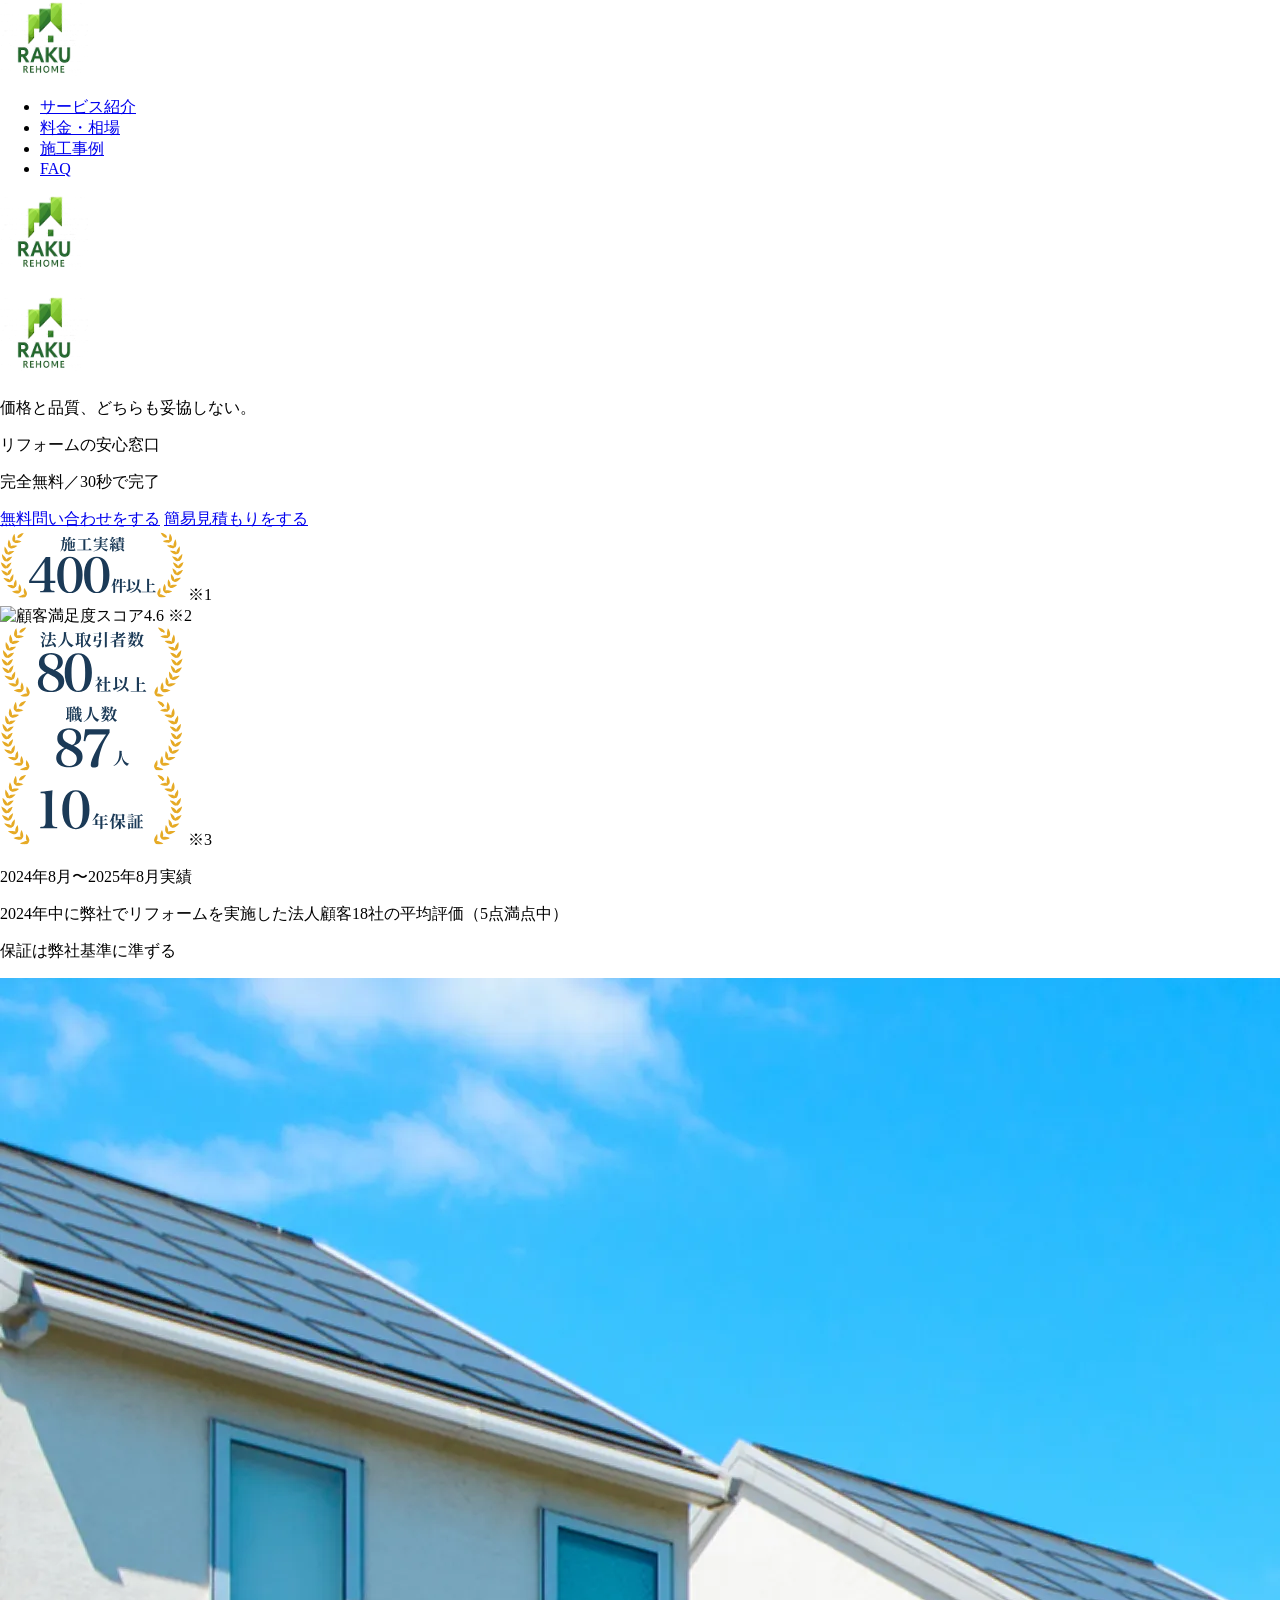
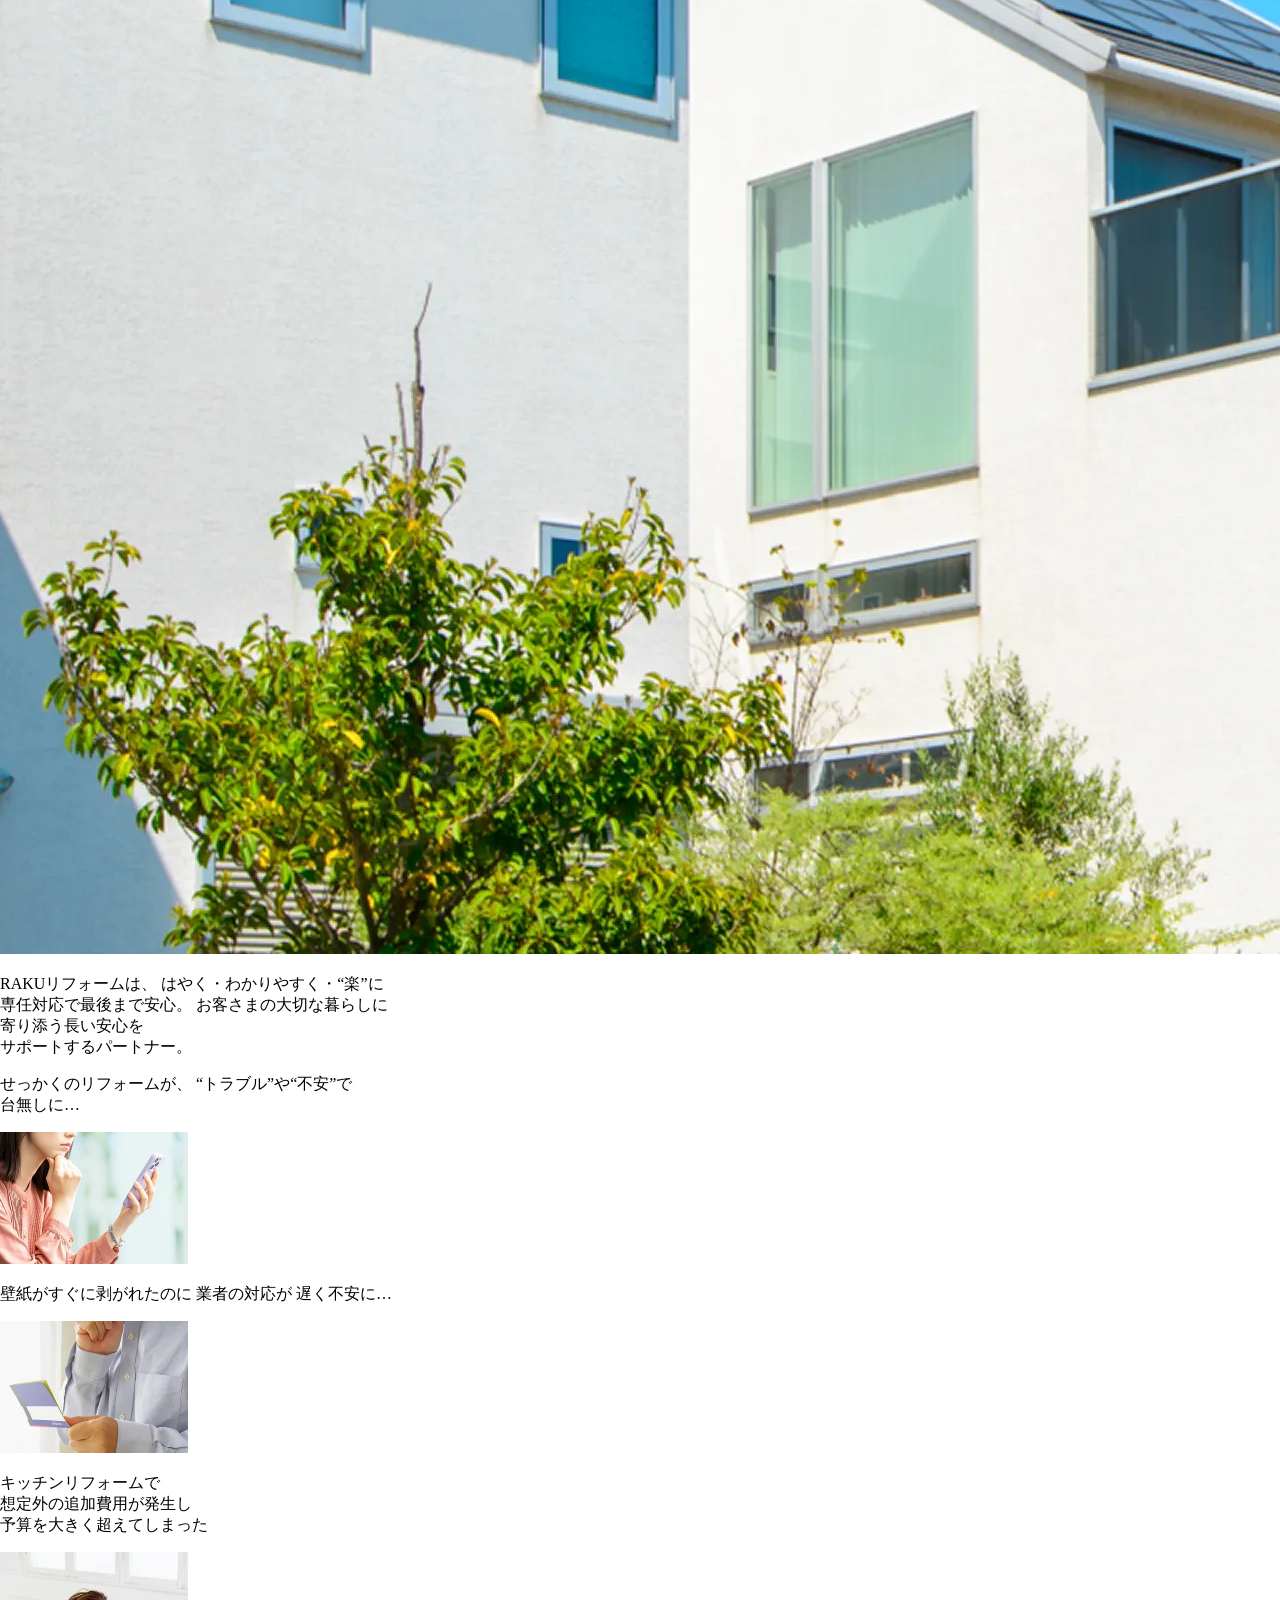
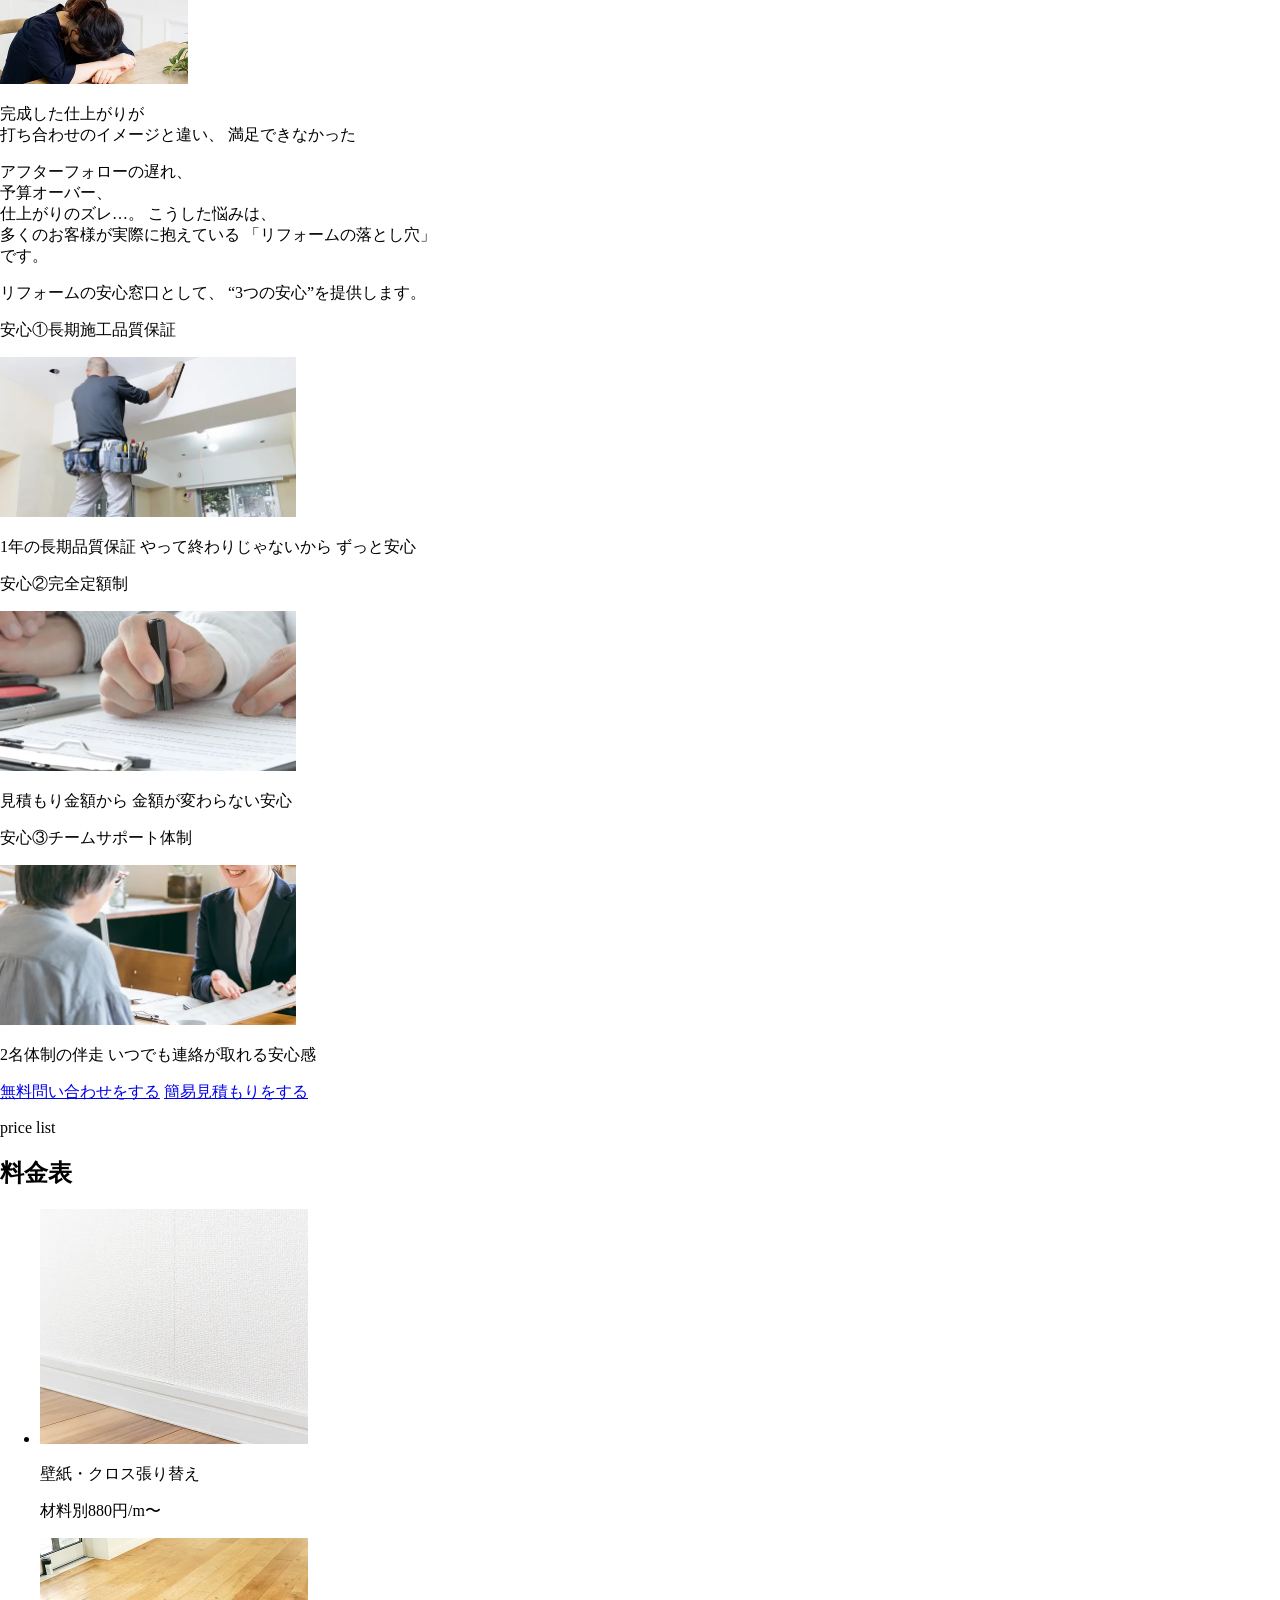
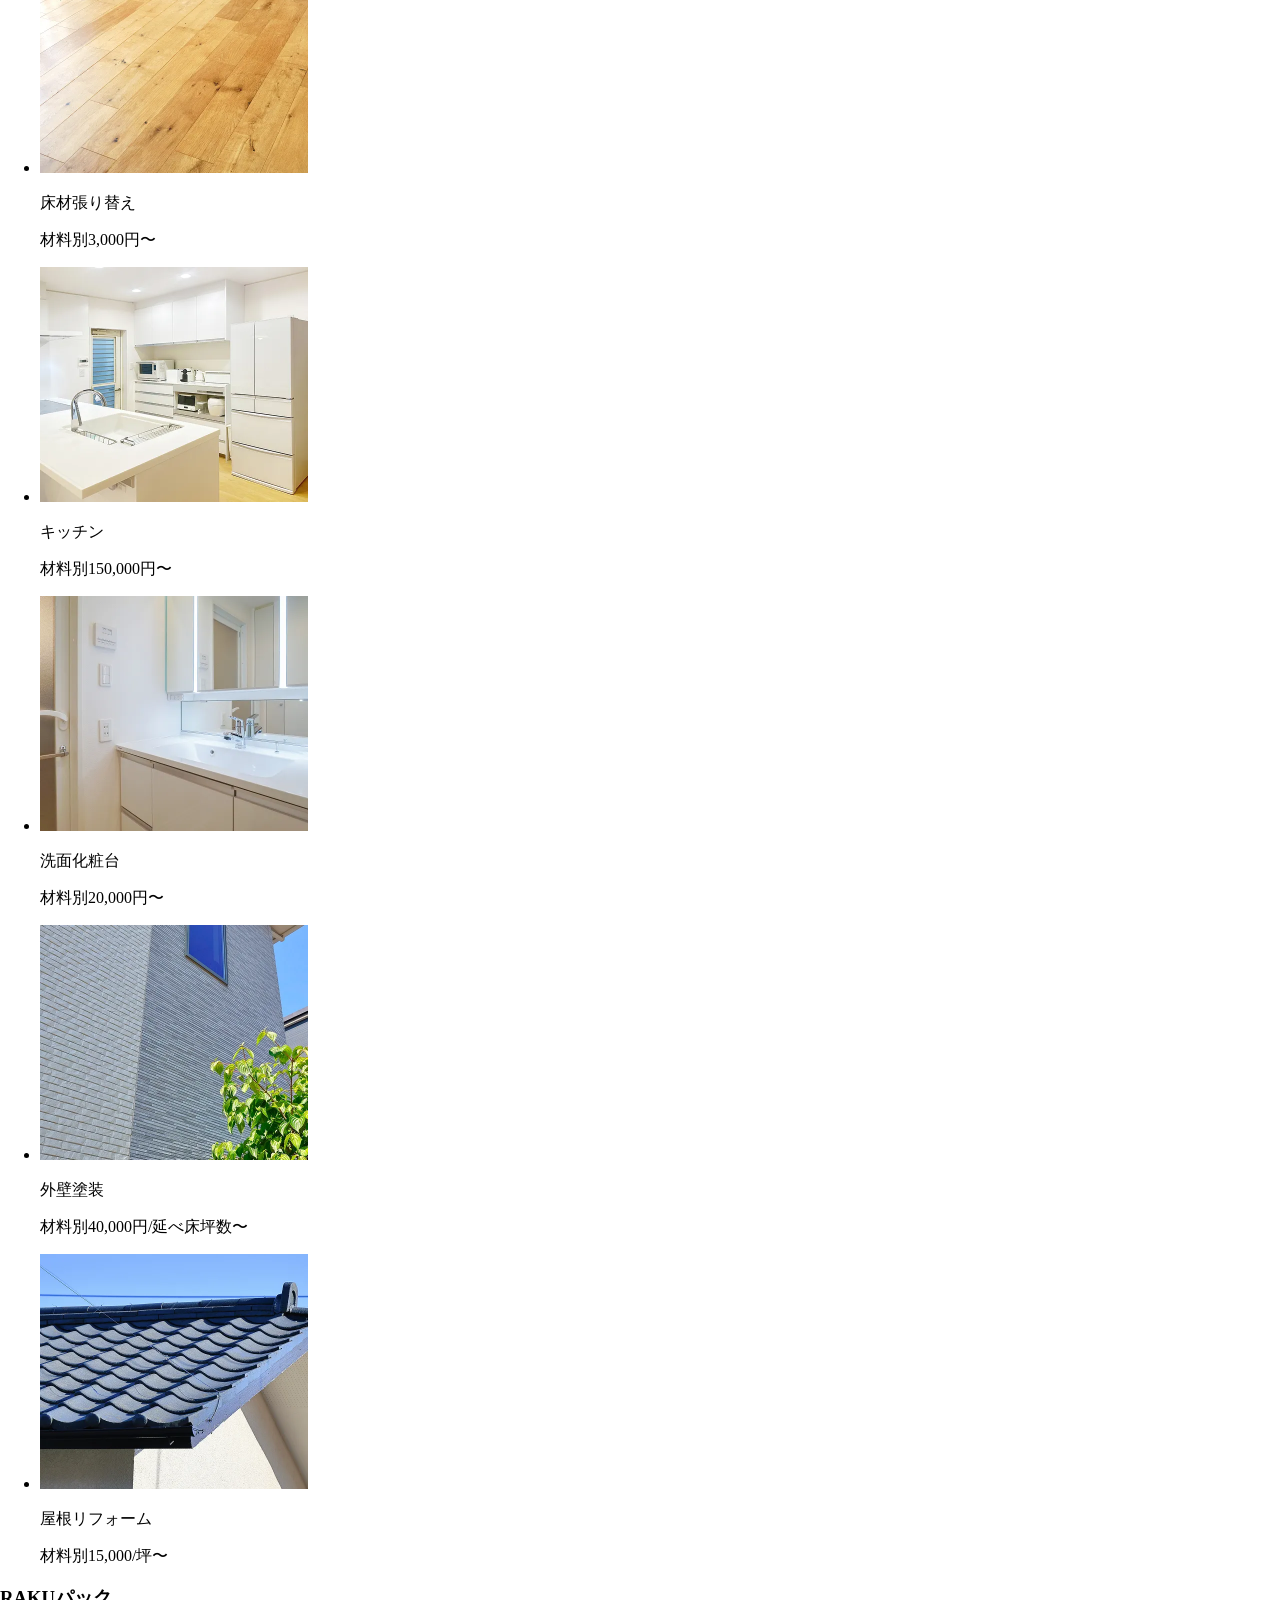
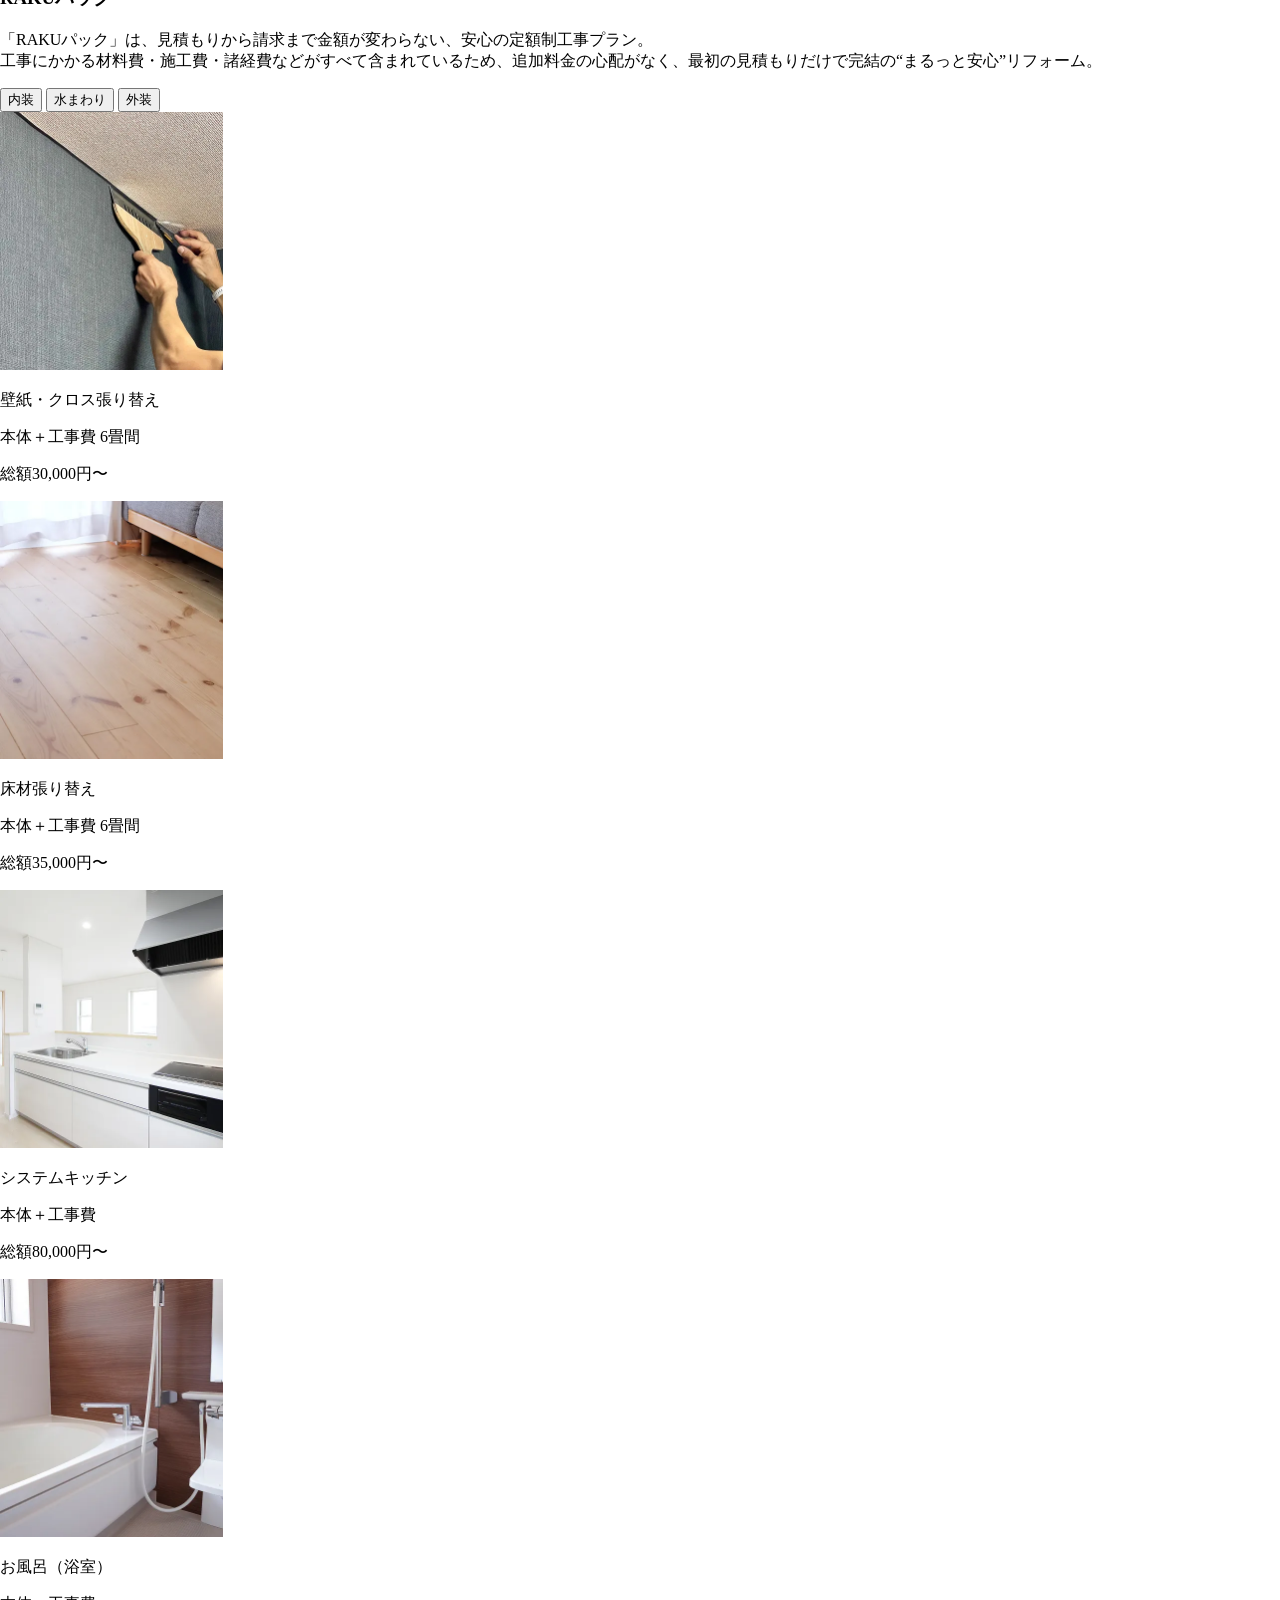
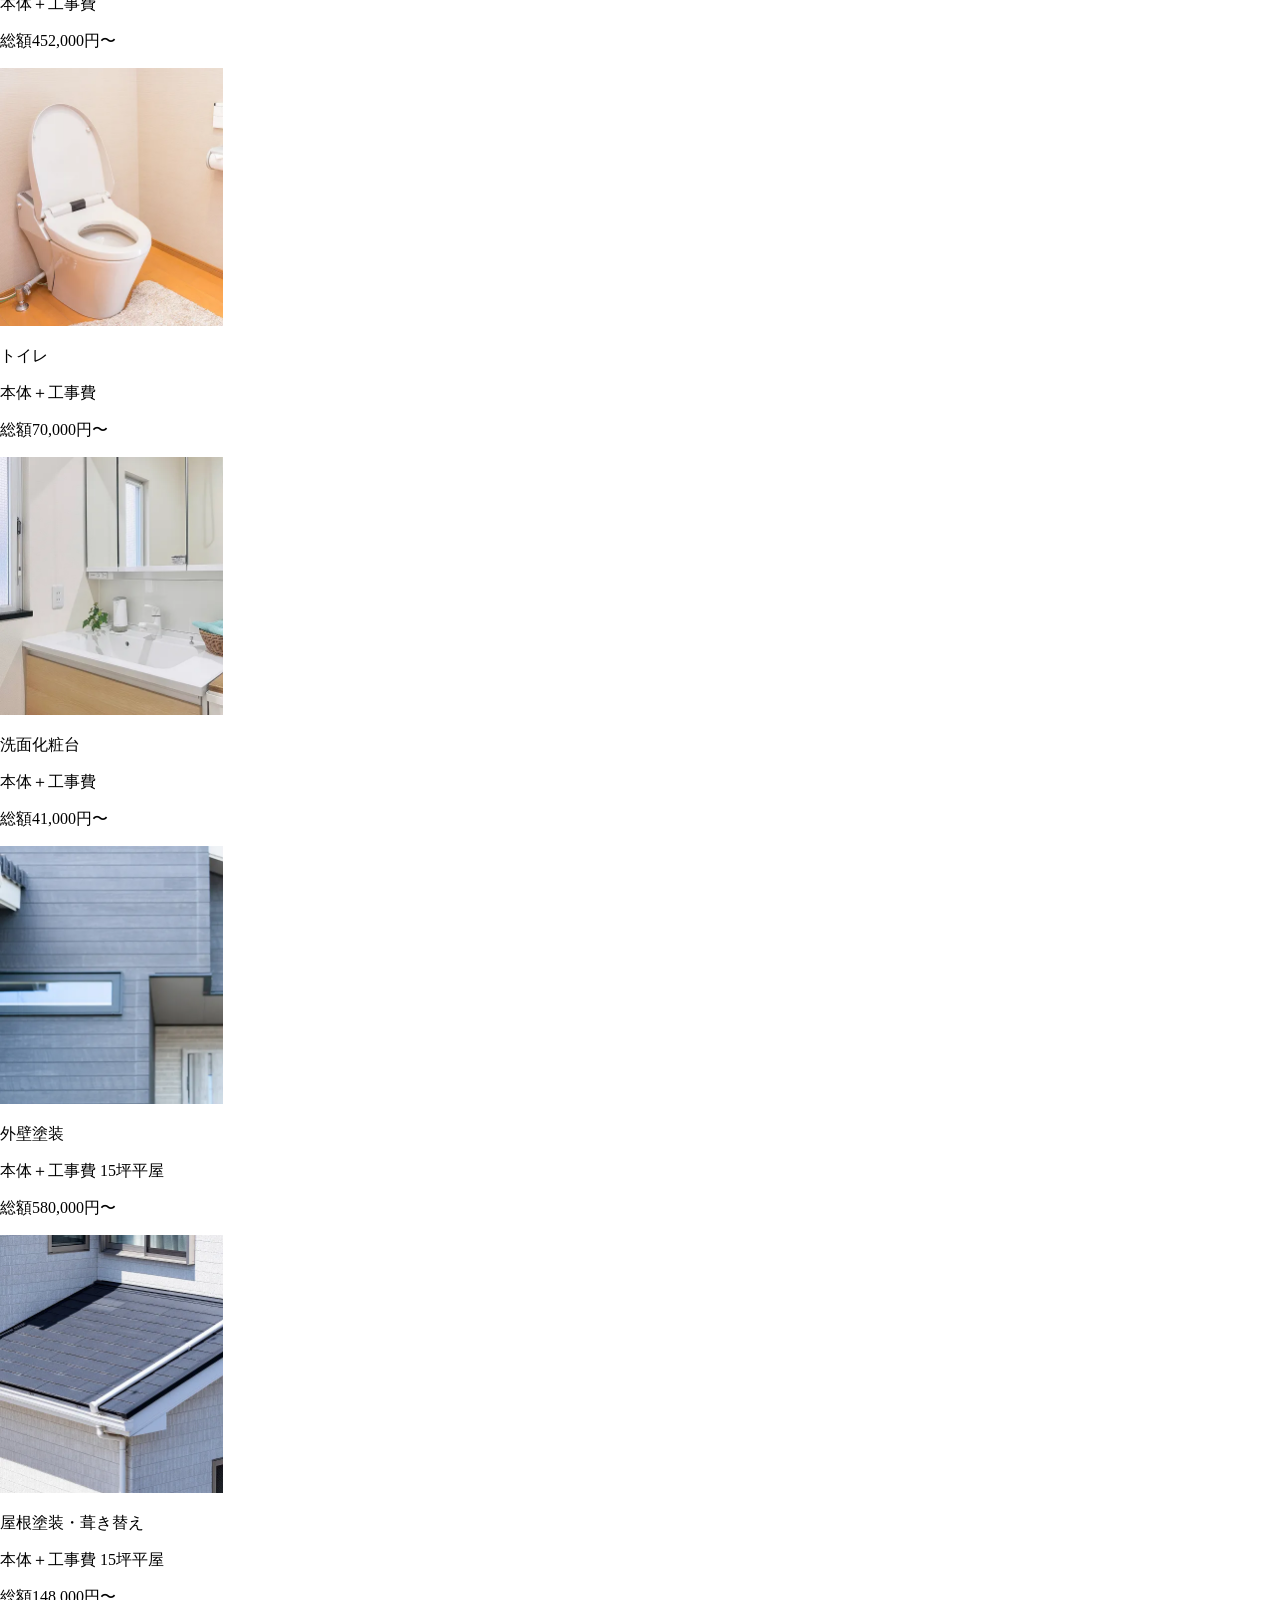
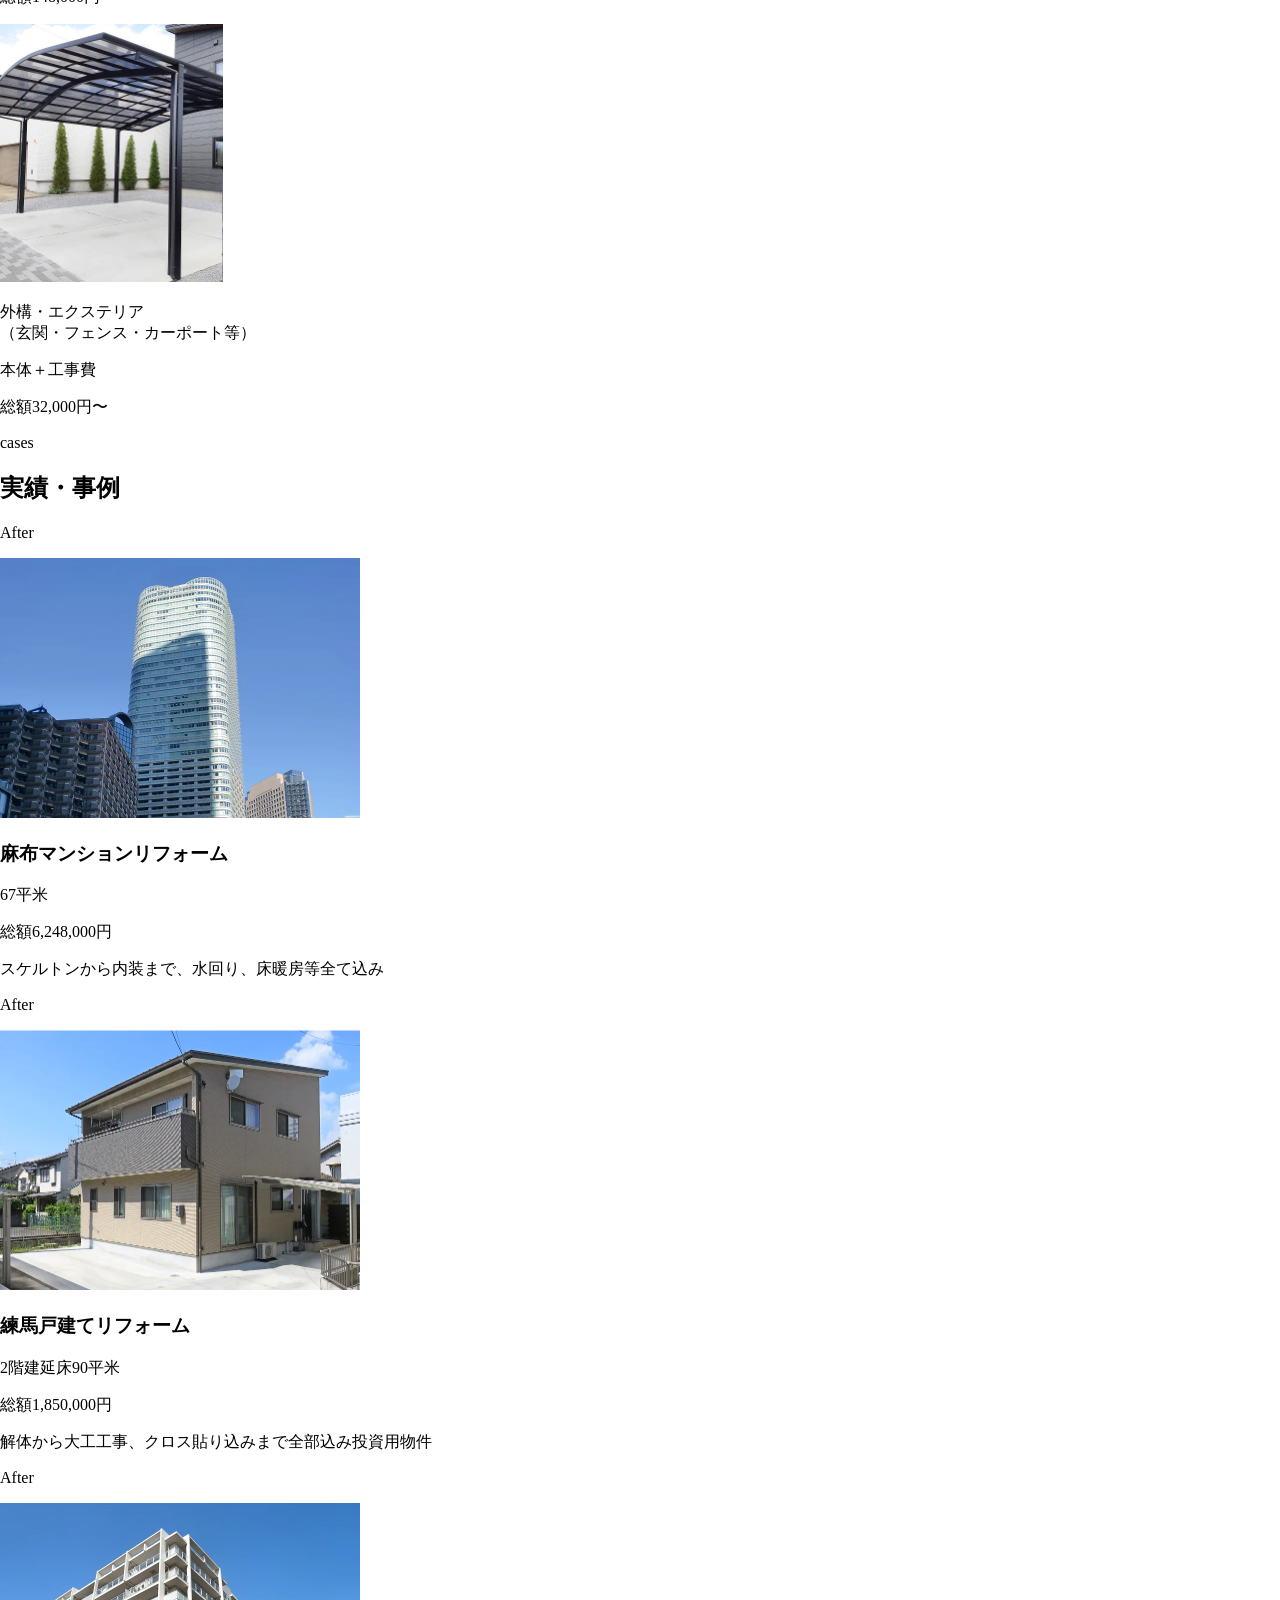
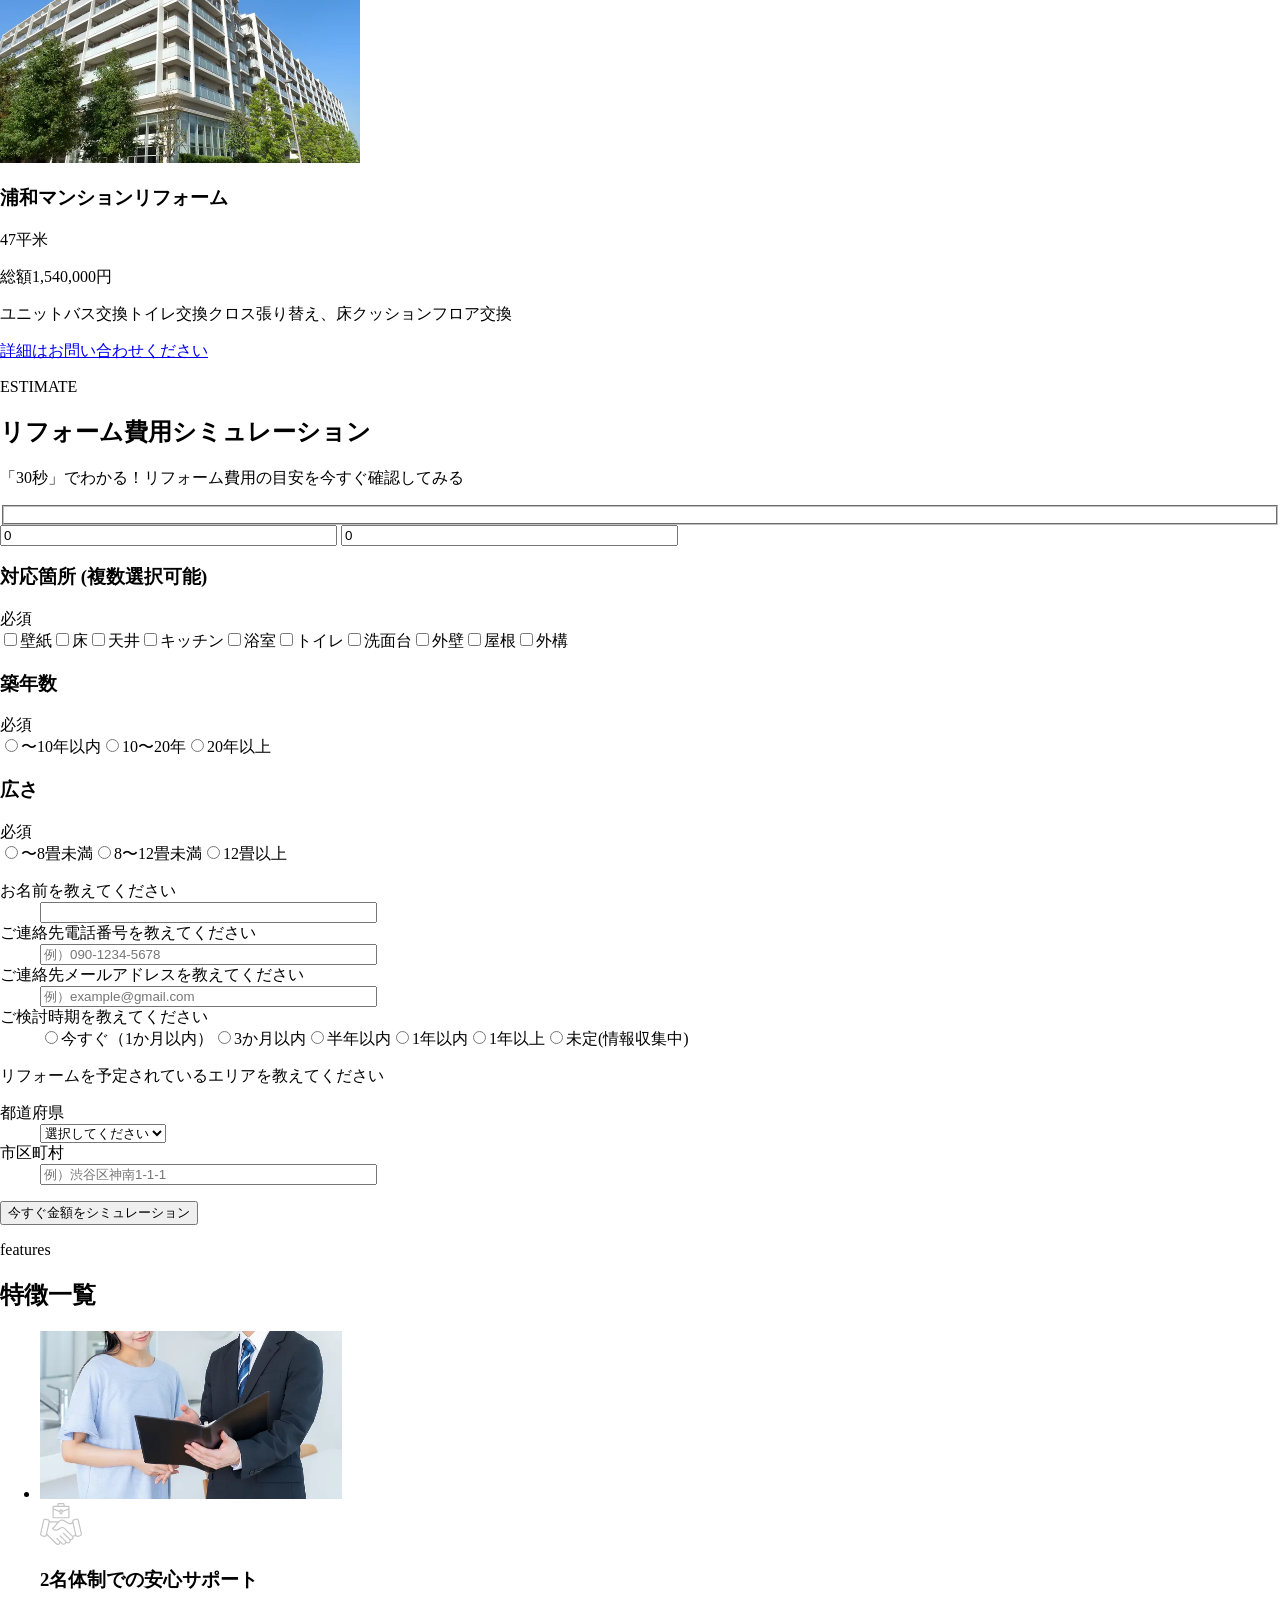
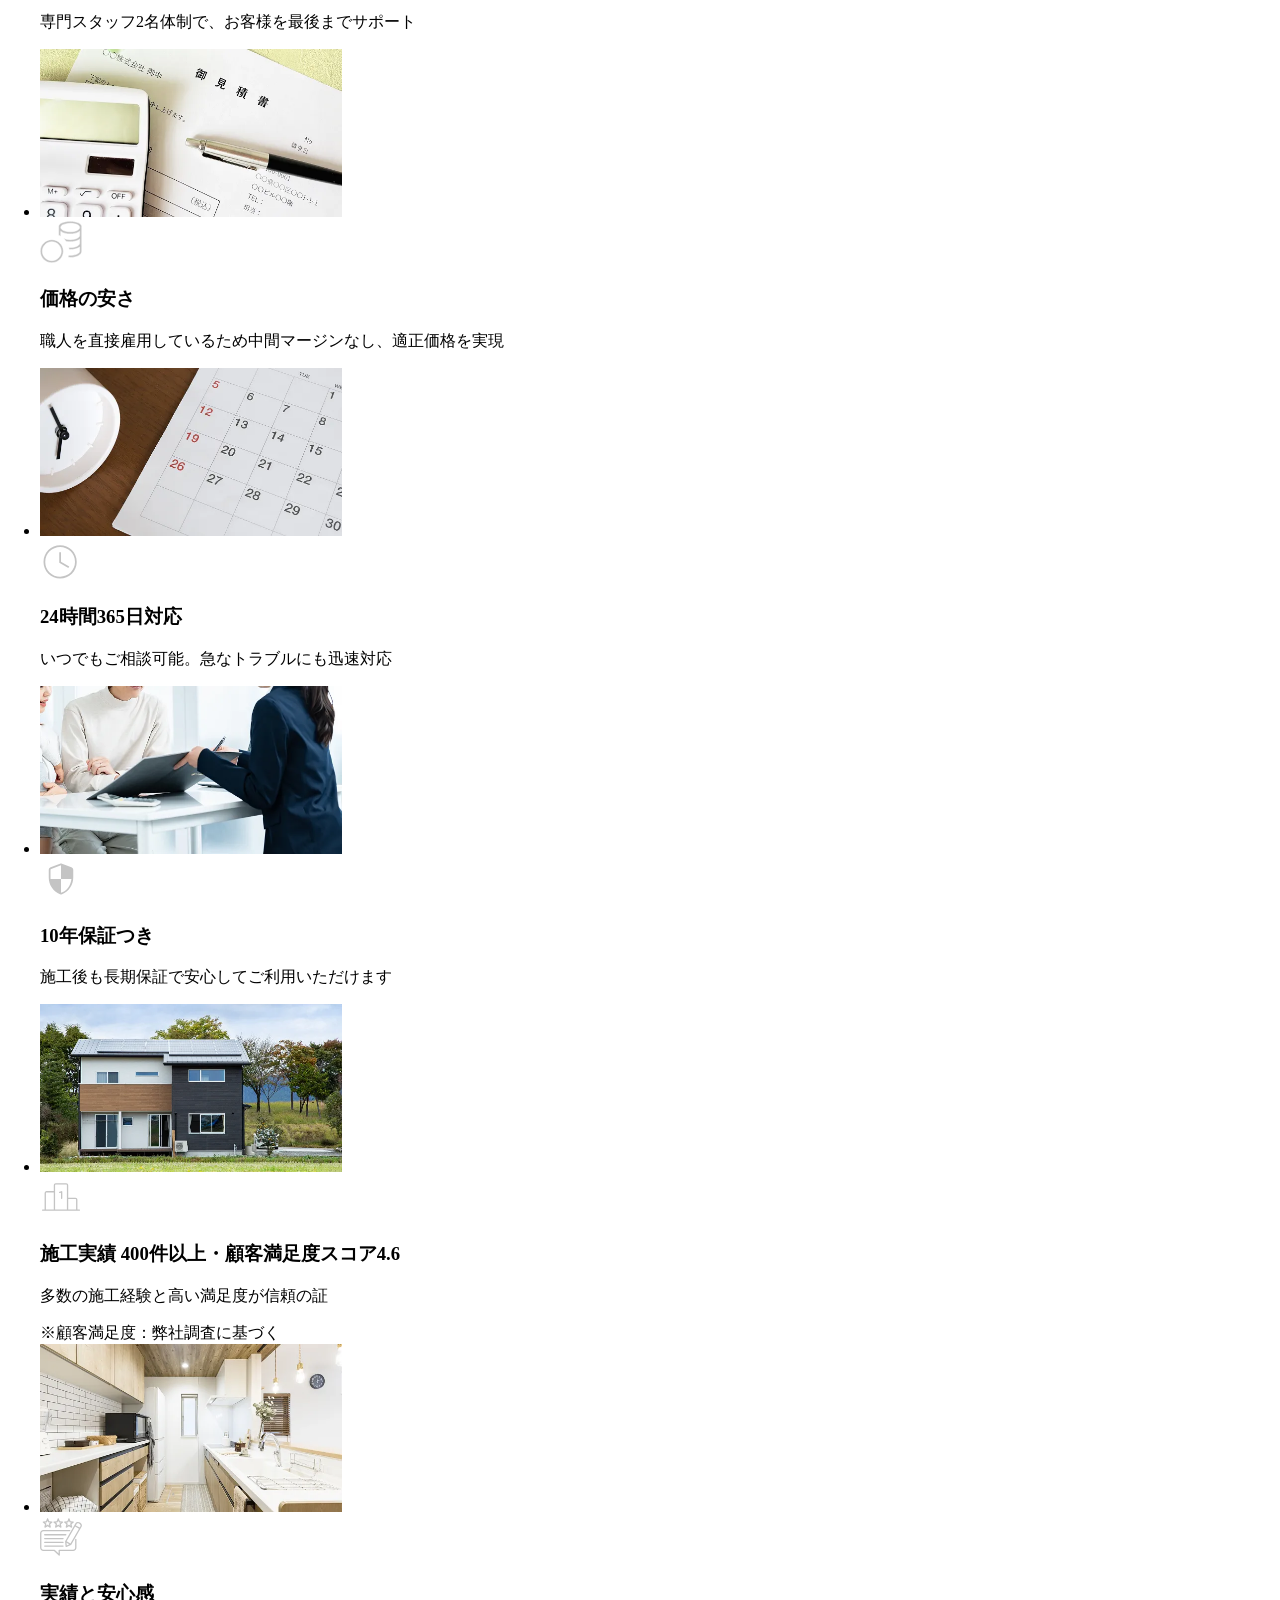
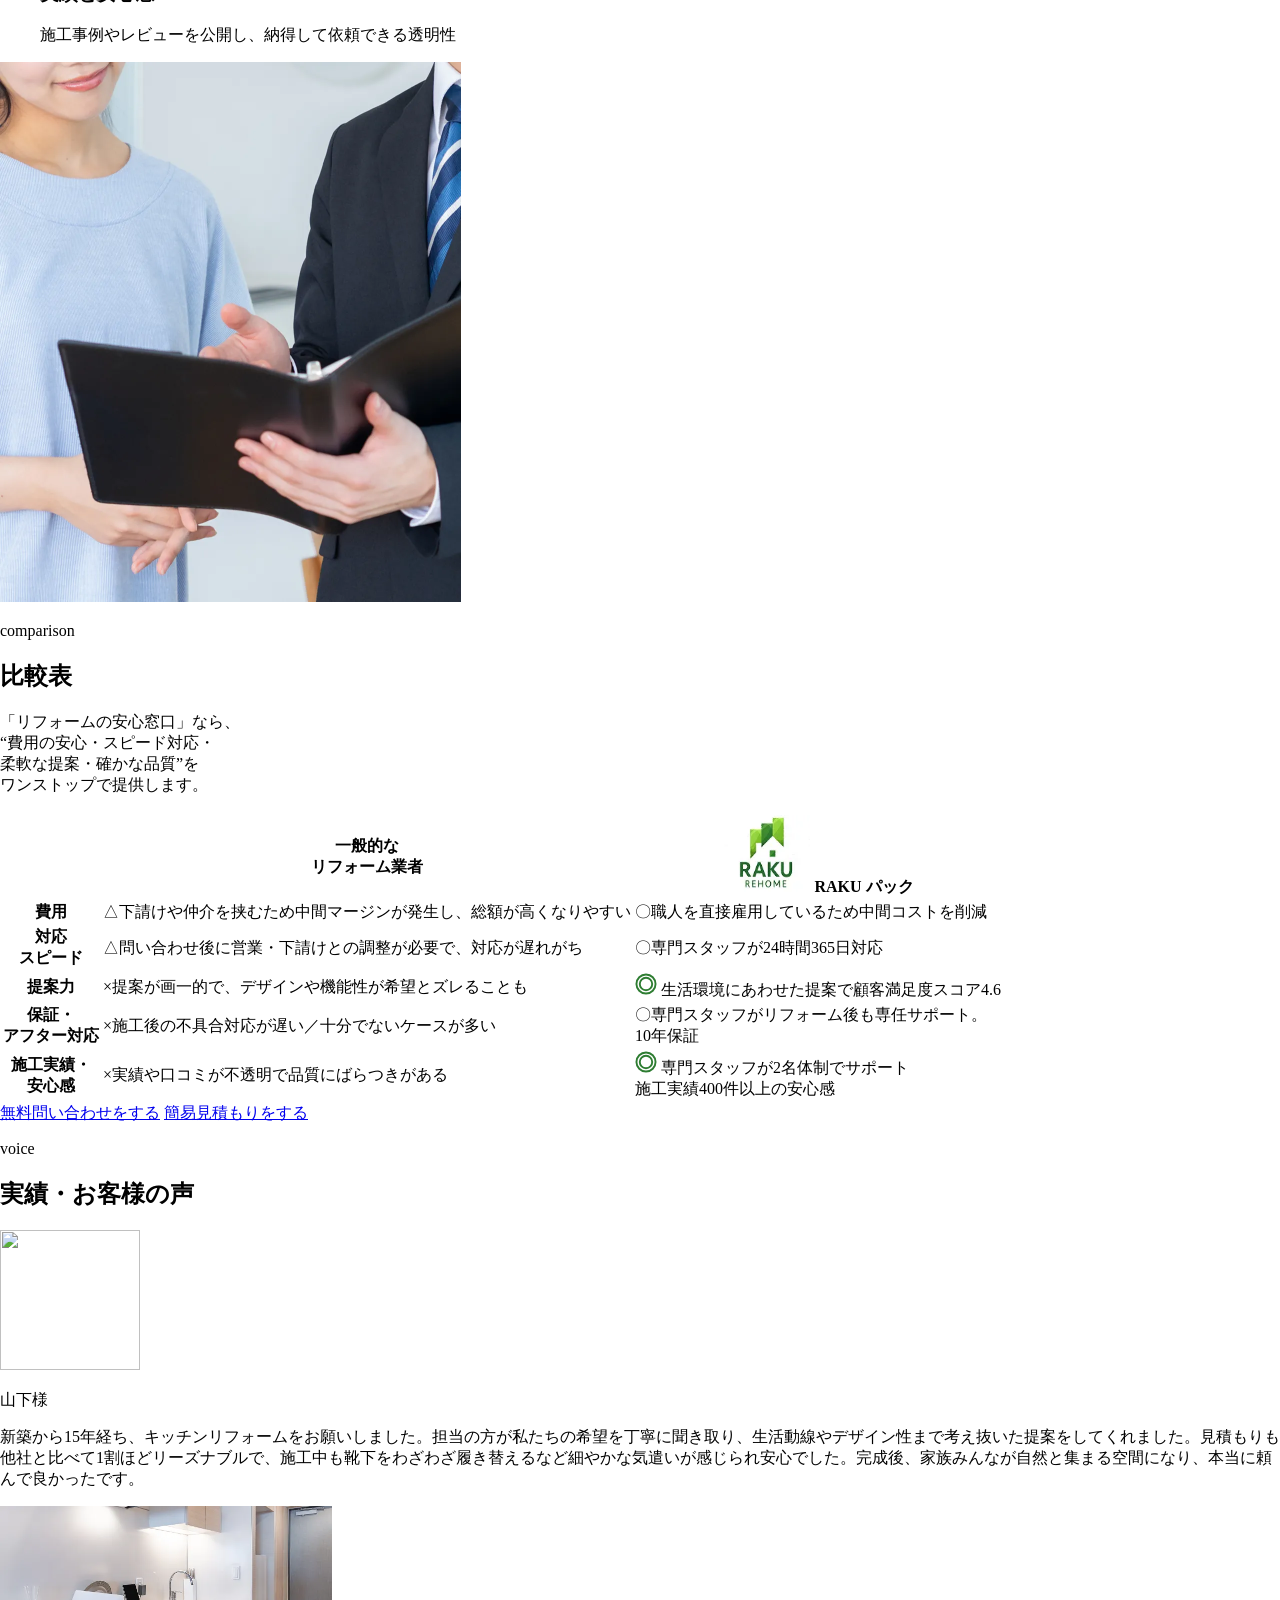
==== raku-reform/index.html @ bc203fd8 "旧サイトの raku-reform ページを静的ファイルとして移行" ====
<!DOCTYPE html>
<html lang="ja">
<head>
    <meta charset="UTF-8">
    <meta name="viewport" content="width=device-width, initial-scale=1.0">

    <!-- font-family -->
    <link rel="preconnect" href="https://fonts.googleapis.com">
    <link rel="preconnect" href="https://fonts.gstatic.com" crossorigin>
    <link href="https://fonts.googleapis.com/css2?family=Noto+Sans+JP:wght@100..900&display=swap" rel="stylesheet">

    <!-- my -->
    <title>RAKU リフォーム</title>
<meta name='robots' content='max-image-preview:large' />
<link rel='dns-prefetch' href='https://cdn.jsdelivr.net/' />
<link rel='dns-prefetch' href='https://www.googletagmanager.com/' />
<link rel="alternate" type="application/rss+xml" title="RAKU リフォーム &raquo; フィード" href="https://rehome-raku.com/raku-reform/feed/" />
<link rel="alternate" type="application/rss+xml" title="RAKU リフォーム &raquo; コメントフィード" href="https://rehome-raku.com/raku-reform/comments/feed/" />

<!-- SEO SIMPLE PACK 3.6.3 -->
<link rel="canonical" href="index.html">
<meta property="og:locale" content="ja_JP">
<meta property="og:type" content="website">
<meta property="og:title" content="RAKU リフォーム">
<meta property="og:url" content="https://rehome-raku.com/raku-reform/">
<meta property="og:site_name" content="RAKU リフォーム">
<meta name="twitter:card" content="summary">
<!-- / SEO SIMPLE PACK -->

<style id="wp-img-auto-sizes-contain-inline-css">
img:is([sizes=auto i],[sizes^="auto," i]){contain-intrinsic-size:3000px 1500px}
/*# sourceURL=wp-img-auto-sizes-contain-inline-css */
</style>
<style id="wp-emoji-styles-inline-css">

	img.wp-smiley, img.emoji {
		display: inline !important;
		border: none !important;
		box-shadow: none !important;
		height: 1em !important;
		width: 1em !important;
		margin: 0 0.07em !important;
		vertical-align: -0.1em !important;
		background: none !important;
		padding: 0 !important;
	}
/*# sourceURL=wp-emoji-styles-inline-css */
</style>
<style id="wp-block-library-inline-css">
:root{--wp-block-synced-color:#7a00df;--wp-block-synced-color--rgb:122,0,223;--wp-bound-block-color:var(--wp-block-synced-color);--wp-editor-canvas-background:#ddd;--wp-admin-theme-color:#007cba;--wp-admin-theme-color--rgb:0,124,186;--wp-admin-theme-color-darker-10:#006ba1;--wp-admin-theme-color-darker-10--rgb:0,107,160.5;--wp-admin-theme-color-darker-20:#005a87;--wp-admin-theme-color-darker-20--rgb:0,90,135;--wp-admin-border-width-focus:2px}@media (min-resolution:192dpi){:root{--wp-admin-border-width-focus:1.5px}}.wp-element-button{cursor:pointer}:root .has-very-light-gray-background-color{background-color:#eee}:root .has-very-dark-gray-background-color{background-color:#313131}:root .has-very-light-gray-color{color:#eee}:root .has-very-dark-gray-color{color:#313131}:root .has-vivid-green-cyan-to-vivid-cyan-blue-gradient-background{background:linear-gradient(135deg,#00d084,#0693e3)}:root .has-purple-crush-gradient-background{background:linear-gradient(135deg,#34e2e4,#4721fb 50%,#ab1dfe)}:root .has-hazy-dawn-gradient-background{background:linear-gradient(135deg,#faaca8,#dad0ec)}:root .has-subdued-olive-gradient-background{background:linear-gradient(135deg,#fafae1,#67a671)}:root .has-atomic-cream-gradient-background{background:linear-gradient(135deg,#fdd79a,#004a59)}:root .has-nightshade-gradient-background{background:linear-gradient(135deg,#330968,#31cdcf)}:root .has-midnight-gradient-background{background:linear-gradient(135deg,#020381,#2874fc)}:root{--wp--preset--font-size--normal:16px;--wp--preset--font-size--huge:42px}.has-regular-font-size{font-size:1em}.has-larger-font-size{font-size:2.625em}.has-normal-font-size{font-size:var(--wp--preset--font-size--normal)}.has-huge-font-size{font-size:var(--wp--preset--font-size--huge)}:root .has-text-align-center{text-align:center}:root .has-text-align-left{text-align:left}:root .has-text-align-right{text-align:right}.has-fit-text{white-space:nowrap!important}#end-resizable-editor-section{display:none}.aligncenter{clear:both}.items-justified-left{justify-content:flex-start}.items-justified-center{justify-content:center}.items-justified-right{justify-content:flex-end}.items-justified-space-between{justify-content:space-between}.screen-reader-text{word-wrap:normal!important;border:0;clip-path:inset(50%);height:1px;margin:-1px;overflow:hidden;padding:0;position:absolute;width:1px;word-break:normal!important}.screen-reader-text:focus{background-color:#ddd;clip-path:none;color:#444;display:block;font-size:1em;height:auto;left:5px;line-height:normal;padding:15px 23px 14px;text-decoration:none;top:5px;width:auto;z-index:100000}html :where(.has-border-color){border-style:solid}html :where([style^=border-color],[style*=";border-color"],[style*="; border-color"]){border-style:solid}html :where([style^=border-top-color],[style*=";border-top-color"],[style*="; border-top-color"]){border-top-style:solid}html :where([style^=border-right-color],[style*=";border-right-color"],[style*="; border-right-color"]){border-right-style:solid}html :where([style^=border-bottom-color],[style*=";border-bottom-color"],[style*="; border-bottom-color"]){border-bottom-style:solid}html :where([style^=border-left-color],[style*=";border-left-color"],[style*="; border-left-color"]){border-left-style:solid}html :where([style^=border-width],[style*=";border-width"],[style*="; border-width"]){border-style:solid}html :where([style^=border-top-width],[style*=";border-top-width"],[style*="; border-top-width"]){border-top-style:solid}html :where([style^=border-right-width],[style*=";border-right-width"],[style*="; border-right-width"]){border-right-style:solid}html :where([style^=border-bottom-width],[style*=";border-bottom-width"],[style*="; border-bottom-width"]){border-bottom-style:solid}html :where([style^=border-left-width],[style*=";border-left-width"],[style*="; border-left-width"]){border-left-style:solid}html :where(img[class*=wp-image-]){height:auto;max-width:100%}:where(figure){margin:0 0 1em}html :where(.is-position-sticky){--wp-admin--admin-bar--position-offset:var(--wp-admin--admin-bar--height,0px)}@media screen and (max-width:600px){html :where(.is-position-sticky){--wp-admin--admin-bar--position-offset:0px}}

/*# sourceURL=/wp-includes/css/dist/block-library/common.min.css */
</style>
<style id="classic-theme-styles-inline-css">
/*! This file is auto-generated */
.wp-block-button__link{color:#fff;background-color:#32373c;border-radius:9999px;box-shadow:none;text-decoration:none;padding:calc(.667em + 2px) calc(1.333em + 2px);font-size:1.125em}.wp-block-file__button{background:#32373c;color:#fff;text-decoration:none}
/*# sourceURL=/wp-includes/css/classic-themes.min.css */
</style>

<style id="global-styles-inline-css">
:root{--wp--preset--aspect-ratio--square: 1;--wp--preset--aspect-ratio--4-3: 4/3;--wp--preset--aspect-ratio--3-4: 3/4;--wp--preset--aspect-ratio--3-2: 3/2;--wp--preset--aspect-ratio--2-3: 2/3;--wp--preset--aspect-ratio--16-9: 16/9;--wp--preset--aspect-ratio--9-16: 9/16;--wp--preset--color--black: #000000;--wp--preset--color--cyan-bluish-gray: #abb8c3;--wp--preset--color--white: #ffffff;--wp--preset--color--pale-pink: #f78da7;--wp--preset--color--vivid-red: #cf2e2e;--wp--preset--color--luminous-vivid-orange: #ff6900;--wp--preset--color--luminous-vivid-amber: #fcb900;--wp--preset--color--light-green-cyan: #7bdcb5;--wp--preset--color--vivid-green-cyan: #00d084;--wp--preset--color--pale-cyan-blue: #8ed1fc;--wp--preset--color--vivid-cyan-blue: #0693e3;--wp--preset--color--vivid-purple: #9b51e0;--wp--preset--gradient--vivid-cyan-blue-to-vivid-purple: linear-gradient(135deg,rgb(6,147,227) 0%,rgb(155,81,224) 100%);--wp--preset--gradient--light-green-cyan-to-vivid-green-cyan: linear-gradient(135deg,rgb(122,220,180) 0%,rgb(0,208,130) 100%);--wp--preset--gradient--luminous-vivid-amber-to-luminous-vivid-orange: linear-gradient(135deg,rgb(252,185,0) 0%,rgb(255,105,0) 100%);--wp--preset--gradient--luminous-vivid-orange-to-vivid-red: linear-gradient(135deg,rgb(255,105,0) 0%,rgb(207,46,46) 100%);--wp--preset--gradient--very-light-gray-to-cyan-bluish-gray: linear-gradient(135deg,rgb(238,238,238) 0%,rgb(169,184,195) 100%);--wp--preset--gradient--cool-to-warm-spectrum: linear-gradient(135deg,rgb(74,234,220) 0%,rgb(151,120,209) 20%,rgb(207,42,186) 40%,rgb(238,44,130) 60%,rgb(251,105,98) 80%,rgb(254,248,76) 100%);--wp--preset--gradient--blush-light-purple: linear-gradient(135deg,rgb(255,206,236) 0%,rgb(152,150,240) 100%);--wp--preset--gradient--blush-bordeaux: linear-gradient(135deg,rgb(254,205,165) 0%,rgb(254,45,45) 50%,rgb(107,0,62) 100%);--wp--preset--gradient--luminous-dusk: linear-gradient(135deg,rgb(255,203,112) 0%,rgb(199,81,192) 50%,rgb(65,88,208) 100%);--wp--preset--gradient--pale-ocean: linear-gradient(135deg,rgb(255,245,203) 0%,rgb(182,227,212) 50%,rgb(51,167,181) 100%);--wp--preset--gradient--electric-grass: linear-gradient(135deg,rgb(202,248,128) 0%,rgb(113,206,126) 100%);--wp--preset--gradient--midnight: linear-gradient(135deg,rgb(2,3,129) 0%,rgb(40,116,252) 100%);--wp--preset--font-size--small: 13px;--wp--preset--font-size--medium: 20px;--wp--preset--font-size--large: 36px;--wp--preset--font-size--x-large: 42px;--wp--preset--spacing--20: 0.44rem;--wp--preset--spacing--30: 0.67rem;--wp--preset--spacing--40: 1rem;--wp--preset--spacing--50: 1.5rem;--wp--preset--spacing--60: 2.25rem;--wp--preset--spacing--70: 3.38rem;--wp--preset--spacing--80: 5.06rem;--wp--preset--shadow--natural: 6px 6px 9px rgba(0, 0, 0, 0.2);--wp--preset--shadow--deep: 12px 12px 50px rgba(0, 0, 0, 0.4);--wp--preset--shadow--sharp: 6px 6px 0px rgba(0, 0, 0, 0.2);--wp--preset--shadow--outlined: 6px 6px 0px -3px rgb(255, 255, 255), 6px 6px rgb(0, 0, 0);--wp--preset--shadow--crisp: 6px 6px 0px rgb(0, 0, 0);}.wp-block-button{--wp--preset--dimension--25: 25%;--wp--preset--dimension--50: 50%;--wp--preset--dimension--75: 75%;--wp--preset--dimension--100: 100%;}:where(body) { margin: 0; }:where(.is-layout-flex){gap: 0.5em;}:where(.is-layout-grid){gap: 0.5em;}body .is-layout-flex{display: flex;}.is-layout-flex{flex-wrap: wrap;align-items: center;}.is-layout-flex > :is(*, div){margin: 0;}body .is-layout-grid{display: grid;}.is-layout-grid > :is(*, div){margin: 0;}body{padding-top: 0px;padding-right: 0px;padding-bottom: 0px;padding-left: 0px;}:root :where(.wp-element-button, .wp-block-button__link){background-color: #32373c;border-width: 0;color: #fff;font-family: inherit;font-size: inherit;font-style: inherit;font-weight: inherit;letter-spacing: inherit;line-height: inherit;padding-top: calc(0.667em + 2px);padding-right: calc(1.333em + 2px);padding-bottom: calc(0.667em + 2px);padding-left: calc(1.333em + 2px);text-decoration: none;text-transform: inherit;}.has-black-color{color: var(--wp--preset--color--black) !important;}.has-cyan-bluish-gray-color{color: var(--wp--preset--color--cyan-bluish-gray) !important;}.has-white-color{color: var(--wp--preset--color--white) !important;}.has-pale-pink-color{color: var(--wp--preset--color--pale-pink) !important;}.has-vivid-red-color{color: var(--wp--preset--color--vivid-red) !important;}.has-luminous-vivid-orange-color{color: var(--wp--preset--color--luminous-vivid-orange) !important;}.has-luminous-vivid-amber-color{color: var(--wp--preset--color--luminous-vivid-amber) !important;}.has-light-green-cyan-color{color: var(--wp--preset--color--light-green-cyan) !important;}.has-vivid-green-cyan-color{color: var(--wp--preset--color--vivid-green-cyan) !important;}.has-pale-cyan-blue-color{color: var(--wp--preset--color--pale-cyan-blue) !important;}.has-vivid-cyan-blue-color{color: var(--wp--preset--color--vivid-cyan-blue) !important;}.has-vivid-purple-color{color: var(--wp--preset--color--vivid-purple) !important;}.has-black-background-color{background-color: var(--wp--preset--color--black) !important;}.has-cyan-bluish-gray-background-color{background-color: var(--wp--preset--color--cyan-bluish-gray) !important;}.has-white-background-color{background-color: var(--wp--preset--color--white) !important;}.has-pale-pink-background-color{background-color: var(--wp--preset--color--pale-pink) !important;}.has-vivid-red-background-color{background-color: var(--wp--preset--color--vivid-red) !important;}.has-luminous-vivid-orange-background-color{background-color: var(--wp--preset--color--luminous-vivid-orange) !important;}.has-luminous-vivid-amber-background-color{background-color: var(--wp--preset--color--luminous-vivid-amber) !important;}.has-light-green-cyan-background-color{background-color: var(--wp--preset--color--light-green-cyan) !important;}.has-vivid-green-cyan-background-color{background-color: var(--wp--preset--color--vivid-green-cyan) !important;}.has-pale-cyan-blue-background-color{background-color: var(--wp--preset--color--pale-cyan-blue) !important;}.has-vivid-cyan-blue-background-color{background-color: var(--wp--preset--color--vivid-cyan-blue) !important;}.has-vivid-purple-background-color{background-color: var(--wp--preset--color--vivid-purple) !important;}.has-black-border-color{border-color: var(--wp--preset--color--black) !important;}.has-cyan-bluish-gray-border-color{border-color: var(--wp--preset--color--cyan-bluish-gray) !important;}.has-white-border-color{border-color: var(--wp--preset--color--white) !important;}.has-pale-pink-border-color{border-color: var(--wp--preset--color--pale-pink) !important;}.has-vivid-red-border-color{border-color: var(--wp--preset--color--vivid-red) !important;}.has-luminous-vivid-orange-border-color{border-color: var(--wp--preset--color--luminous-vivid-orange) !important;}.has-luminous-vivid-amber-border-color{border-color: var(--wp--preset--color--luminous-vivid-amber) !important;}.has-light-green-cyan-border-color{border-color: var(--wp--preset--color--light-green-cyan) !important;}.has-vivid-green-cyan-border-color{border-color: var(--wp--preset--color--vivid-green-cyan) !important;}.has-pale-cyan-blue-border-color{border-color: var(--wp--preset--color--pale-cyan-blue) !important;}.has-vivid-cyan-blue-border-color{border-color: var(--wp--preset--color--vivid-cyan-blue) !important;}.has-vivid-purple-border-color{border-color: var(--wp--preset--color--vivid-purple) !important;}.has-vivid-cyan-blue-to-vivid-purple-gradient-background{background: var(--wp--preset--gradient--vivid-cyan-blue-to-vivid-purple) !important;}.has-light-green-cyan-to-vivid-green-cyan-gradient-background{background: var(--wp--preset--gradient--light-green-cyan-to-vivid-green-cyan) !important;}.has-luminous-vivid-amber-to-luminous-vivid-orange-gradient-background{background: var(--wp--preset--gradient--luminous-vivid-amber-to-luminous-vivid-orange) !important;}.has-luminous-vivid-orange-to-vivid-red-gradient-background{background: var(--wp--preset--gradient--luminous-vivid-orange-to-vivid-red) !important;}.has-very-light-gray-to-cyan-bluish-gray-gradient-background{background: var(--wp--preset--gradient--very-light-gray-to-cyan-bluish-gray) !important;}.has-cool-to-warm-spectrum-gradient-background{background: var(--wp--preset--gradient--cool-to-warm-spectrum) !important;}.has-blush-light-purple-gradient-background{background: var(--wp--preset--gradient--blush-light-purple) !important;}.has-blush-bordeaux-gradient-background{background: var(--wp--preset--gradient--blush-bordeaux) !important;}.has-luminous-dusk-gradient-background{background: var(--wp--preset--gradient--luminous-dusk) !important;}.has-pale-ocean-gradient-background{background: var(--wp--preset--gradient--pale-ocean) !important;}.has-electric-grass-gradient-background{background: var(--wp--preset--gradient--electric-grass) !important;}.has-midnight-gradient-background{background: var(--wp--preset--gradient--midnight) !important;}.has-small-font-size{font-size: var(--wp--preset--font-size--small) !important;}.has-medium-font-size{font-size: var(--wp--preset--font-size--medium) !important;}.has-large-font-size{font-size: var(--wp--preset--font-size--large) !important;}.has-x-large-font-size{font-size: var(--wp--preset--font-size--x-large) !important;}
/*# sourceURL=global-styles-inline-css */
</style>

<link rel='stylesheet' id='contact-form-7-css' href='wp-content/plugins/contact-form-7/includes/css/styles.css%3Fver=6.1.5.css' media='all' />
<link rel='stylesheet' id='swaiper-css' href='https://cdn.jsdelivr.net/npm/swiper@8/swiper-bundle.min.css?ver=7.1.2' media='all' />
<link rel='stylesheet' id='my-css' href='wp-content/themes/lp/assets/css/style.css%3Fver=1776581972.css' media='all' />
<link rel='stylesheet' id='cf7_calculator-css' href='wp-content/plugins/cf7-cost-calculator-price-calculation/frontend/js/style.css%3Fver=7.1.2.css' media='all' />
<script id="jquery-core-js" src="wp-includes/js/jquery/jquery.min.js%3Fver=3.7.1"></script>
<script id="jquery-migrate-js" src="wp-includes/js/jquery/jquery-migrate.min.js%3Fver=3.4.1"></script>
<script id="swaiper-js" src="https://cdn.jsdelivr.net/npm/swiper@8/swiper-bundle.min.js?ver=1"></script>
<link rel="https://api.w.org/" href="https://rehome-raku.com/raku-reform/wp-json/" /><link rel="EditURI" type="application/rsd+xml" title="RSD" href="https://rehome-raku.com/raku-reform/xmlrpc.php?rsd" />
<meta name="generator" content="WordPress 7.1.2" />
<meta name="generator" content="Site Kit by Google 1.176.0" />		<script type="text/javascript">
			(function(c, l, a, r, i, t, y) {
				c[a] = c[a] || function() {
					(c[a].q = c[a].q || []).push(arguments)
				};
				t = l.createElement(r);
				t.async = 1;
				t.src = "https://www.clarity.ms/tag/" + i + "?ref=wordpress";
				y = l.getElementsByTagName(r)[0];
				y.parentNode.insertBefore(t, y);
			})(window, document, "clarity", "script", "tj3dzkkrom");
		</script>
	<meta name="google-site-verification" content="tkMTDlaqWzxDqwI0UfxmyNJW6wwRPfl0sn7WhdF6SCA">
<!-- Google タグ マネージャー スニペット (Site Kit が追加) -->
<script>
			( function( w, d, s, l, i ) {
				w[l] = w[l] || [];
				w[l].push( {'gtm.start': new Date().getTime(), event: 'gtm.js'} );
				var f = d.getElementsByTagName( s )[0],
					j = d.createElement( s ), dl = l != 'dataLayer' ? '&l=' + l : '';
				j.async = true;
				j.src = 'https://www.googletagmanager.com/gtm.js?id=' + i + dl;
				f.parentNode.insertBefore( j, f );
			} )( window, document, 'script', 'dataLayer', 'GTM-KWN8N5SS' );
			
</script>

<!-- (ここまで) Google タグ マネージャー スニペット (Site Kit が追加) -->
<style id="wp-custom-css">
.grecaptcha-badge { visibility: hidden; }
</style>
</head>
<body>
    <header class="header">
        <div class="header__inner">
            <div class="header__content">
                <div class="header__main">
                    <div class="header__logo" >
                        <a href="index.html#top">
                            <img src="wp-content/themes/lp/assets/img/logo.webp" alt="RAKUリフォーム" width="88" height="77" loading="lazy">
                        </a>
                    </div>
                    <nav class="header__nav">
                        <ul class="header__menu">
                            <li class="header__list"><a href="index.html#individual">サービス紹介</a></li>
                            <li class="header__list"><a href="index.html#price">料金・相場</a></li>
                            <li class="header__list"><a href="index.html#voice">施工事例</a></li>
                            <!--<li class="header__list"><a href="https://rehome-raku.com/raku-reform/#corporation">法人の方へ</a></li>-->
                            <li class="header__list"><a href="index.html#faq">FAQ</a></li>
                        </ul>
                    </nav>
                </div>
                <!-- ヘッダーCTA削除済み -->
            </div>
            <div class="header__logo is-sp">
                <a href="https://rehome-raku.com/raku-reform">
                    <img src="wp-content/themes/lp/assets/img/logo.webp" alt="RAKUリフォーム" width="88" height="77" loading="lazy">
                </a>
            </div>
            <!-- drawer -->
            <div class="header__drawer">
                <div class="header__drawerIcon">
                    <div class="header__drawerBar --1"></div>
                    <div class="header__drawerBar --2"></div>
                    <div class="header__drawerBar --3"></div>
                </div>
            </div>
        </div>
    </header>

    
<main id="top">
    <section class="fv">
        <div class="fv__content">
            <div class="fv__titleWrap">
                <h1 class="fv__logo">
                    <img src="wp-content/themes/lp/assets/img/logo.webp" alt="RAKUリフォーム" width="88" height="77" loading="lazy">
                </h1>
                <div class="fv__titleContent">
                    <p class="fv__subTitle">価格と品質、どちらも妥協しない。</p>
                    <p class="fv__title">リフォームの安心窓口</p>
                </div>
            </div>
            <p class="fv__cta__estimateCatch">完全無料／30秒で完了</p>
            <div class="fv__ctaBtnWrap">
                <a href="index.html#contact" class="fv__ctaBtn --green">無料問い合わせをする</a>
                <a href="index.html#estimate" class="fv__ctaBtn --orange">簡易見積もりをする</a>
            </div>
            <div class="fv__recordWrap">
                <div class="fv__record">
                    <img src="wp-content/themes/lp/assets/img/fv-record1.svg" alt="施工実績427件" width="184" height="70" loading="lazy">
                    <span class="is-center">※1</span>
                </div>
                <div class="fv__record">
                    <img src="wp-content/themes/lp/assets/img/fv-record2.svg%3Fver1.3" alt="顧客満足度スコア4.6" width="184" height="70" loading="lazy">
                    <span>※2</span>
                </div>
                <div class="fv__record">
                    <img src="wp-content/themes/lp/assets/img/fv-record3.svg" alt="法人取引者数82社" width="184" height="70" loading="lazy">
                </div>
                <div class="fv__record">
                    <img src="wp-content/themes/lp/assets/img/fv-record4.svg" alt="職員数87人" width="184" height="70" loading="lazy">
                </div>
                <div class="fv__record">
                    <img src="wp-content/themes/lp/assets/img/fv-record5.svg" alt="10年保証" width="184" height="70" loading="lazy">
                    <span>※3</span>
                </div>
            </div>


            <div class="fv__remark">
                <p class="fv__remarkText">2024年8月〜2025年8月実績</p>
                <p class="fv__remarkText">2024年中に弊社でリフォームを実施した法人顧客18社の平均評価（5点満点中）</p>
                <p class="fv__remarkText">保証は弊社基準に準ずる</p>
            </div>          
        </div>
        <div class="fv__bg">
            <!-- スライダー -->
            <div class="fv__swiper swiper">
                <!-- スライド -->
                <div class="fv__swiper-wrapper swiper-wrapper">
                    <div class="fv__slide swiper-slide">
                        <img src="wp-content/themes/lp/assets/img/fv-bg1.webp" alt="">
                    </div>
                    <div class="fv__slide swiper-slide">
                        <img src="wp-content/themes/lp/assets/img/fv-bg2.webp" alt="">
                    </div>
                    <div class="fv__slide swiper-slide">
                        <img src="wp-content/themes/lp/assets/img/fv-bg3.webp" alt="">
                    </div>
                </div>
            </div>
        </div>
    </section>

    <!-- 個人のお客様へ -->
    <div id="individual">
        <section class="about">
            <div class="inner about__inner">
                <p class="about__description">
                    <span class="is-row1">RAKUリフォームは、</span>
                    <span><span class="is-green">はやく・わかりやすく・“楽”に</span><br class="is-sp">専任対応で最後まで安心。</span>
                    <span class="is-row3">お客さまの大切な暮らしに<br class="is-sp"><span>寄り添う長い安心</span>を<br class="is-sp">サポートする<span>パートナー。</span></span>
                </p>
                <p  class="about__text">
                    せっかくのリフォームが、
                    <span><span>“トラブル”</span>や<span>“不安”</span>で<br class="is-sp"><span>台無しに…</span></span>
                </p>
                <div class="about__itemWrap">
                    <div class="about__item">
                        <div class="about__itemImg">
                            <img src="wp-content/themes/lp/assets/img/about-item1.webp" alt="" width="188" height="132" loading="lazy">
                        </div>
                        <p class="about__itemText">
                            <span>壁紙がすぐに剥がれたのに</span>
                            <span>業者の対応が</span>
                            <span class="bg-green">遅く不安に…</span>
                        </p>
                    </div>
                    <div class="about__item">
                        <div class="about__itemImg">
                            <img src="wp-content/themes/lp/assets/img/about-item2.webp" alt="" width="188" height="132" loading="lazy">
                        </div>
                        <p class="about__itemText">
                            キッチンリフォームで<br>
                            想定外の追加費用が発生し<br>
                            <span class="bg-green">予算を大きく超えてしまった</span>
                        </p>
                    </div>
                    <div class="about__item">
                        <div class="about__itemImg">
                            <img src="wp-content/themes/lp/assets/img/about-item3.webp" alt="" width="188" height="132" loading="lazy">
                        </div>
                        <p class="about__itemText">
                            完成した仕上がりが<br>
                            打ち合わせのイメージと違い、
                            <span class="bg-green">満足できなかった</span>
                        </p>
                    </div>
                </div>
                <p class="about__problem">
                    <span class="about__problemComment">アフターフォローの遅れ、<br class="is-sp">予算オーバー、<br class="is-sp">仕上がりのズレ…。</span>
                    <span>こうした悩みは、<br class="is-sp">多くのお客様が実際に抱えている</span>
                    <span><span class="bg-green">「リフォームの落とし穴」</span><br class="is-sp">です。</span>
                </p>
                        
            </div>
            <div class="about__answer">
                <div class="inner">
                    <p class="about__answerText">
                        リフォームの安心窓口として、
                        <span>“3つの安心”を提供します。</span>
                    </p>
                    <div class="about__answerItemWrap">
                        <div class="about__answerItem">
                            <p class="about__number">安心①長期施工品質保証</p>
                            <div class="about__answerItemImg">
                                <img src="wp-content/themes/lp/assets/img/about-answer1.webp" alt="" width="296" height="160" loading="lazy">
                            </div>
                            <p class="about__answerItemText">
                                <span class="bg-green">1年の長期品質保証</span>
                                <span>やって終わりじゃないから</span>
                                <span>ずっと安心</span>
                            </p> 
                        </div>
                        <div class="about__answerItem">
                            <p class="about__number">安心②完全定額制</p>
                            <div class="about__answerItemImg">
                                <img src="wp-content/themes/lp/assets/img/about-answer2.webp" alt="" width="296" height="160" loading="lazy">
                            </div>
                            <p class="about__answerItemText">
                                <span>見積もり金額から</span>
                                <span class="bg-green">金額が変わらない安心</span>
                            </p> 
                        </div>
                        <div class="about__answerItem">
                            <p class="about__number">安心③チームサポート体制</p>
                            <div class="about__answerItemImg">
                                <img src="wp-content/themes/lp/assets/img/about-answer3.webp" alt="" width="296" height="160" loading="lazy">
                            </div>
                            <p class="about__answerItemText">
                                <span class="bg-green">2名体制の伴走</span>
                                <span>いつでも連絡が取れる安心感</span>
                            </p> 
                        </div>
                    </div>                  
                </div>
            </div>
        </section>

        <!-- CTA -->
        <div class="fv__cta__2Wrap">
            <a href="index.html#contact" class="fv__ctaBtn --green">無料問い合わせをする</a>
            <a href="index.html#estimate" class="fv__ctaBtn --orange">簡易見積もりをする</a>
        </div>

        <!-- 料金表 -->
        <section class="price u-section" id="price">
            <div class="inner price__inner">
                <div class="section__titleWrap">
                    <p class="section__subTitle">price list</p>
                    <h2 class="section__title">料金表</h2>
                </div>
                <div class="price__content">
                    <ul class="price__reformItemWrap">
                        <!-- 1 -->
                        <li class="price__reformItem">
                            <div class="price__reformItemImg">
                                <picture>
                                    <source srcset="wp-content/themes/lp/assets/img/price-reform1.webp" media="(min-width: 768px)">
                                    <img src="wp-content/themes/lp/assets/img/price-reform1-sp.webp" alt="" width="268" height="235" loading="lazy">
                                </picture>
                            </div>
                            <p class="price__reformItemTitle">壁紙・クロス張り替え</p>
                            <p class="price__reformItemPrice">材料別<span>880</span>円/m〜</p>
                        </li>
                        <!-- 2 -->
                        <li class="price__reformItem">
                            <div class="price__reformItemImg">
                                <picture>
                                    <source srcset="wp-content/themes/lp/assets/img/price-reform2.webp" media="(min-width: 768px)">
                                    <img src="wp-content/themes/lp/assets/img/price-reform2-sp.webp" alt="" width="268" height="235" loading="lazy">
                                </picture>
                            </div>
                            <p class="price__reformItemTitle">床材張り替え</p>
                            <p class="price__reformItemPrice">材料別<span>3,000</span>円〜</p>
                        </li>
                        <!-- 3 -->
                        <li class="price__reformItem">
                            <div class="price__reformItemImg">
                                <picture>
                                    <source srcset="wp-content/themes/lp/assets/img/price-reform3.webp" media="(min-width: 768px)">
                                    <img src="wp-content/themes/lp/assets/img/price-reform3-sp.webp" alt="" width="268" height="235" loading="lazy">
                                </picture>
                            </div>
                            <p class="price__reformItemTitle">キッチン</p>
                            <p class="price__reformItemPrice">材料別<span>150,000</span>円〜</p>
                        </li>
                        <!-- 6 -->
                        <li class="price__reformItem">
                            <div class="price__reformItemImg">
                                <picture>
                                    <source srcset="wp-content/themes/lp/assets/img/price-reform6.webp" media="(min-width: 768px)">
                                    <img src="wp-content/themes/lp/assets/img/price-reform6-sp.webp" alt="" width="268" height="235" loading="lazy">
                                </picture>
                            </div>
                            <p class="price__reformItemTitle">洗面化粧台</p>
                            <p class="price__reformItemPrice">材料別<span>20,000</span>円〜</p>
                        </li>
                        <!-- 7 -->
                        <li class="price__reformItem">
                            <div class="price__reformItemImg">
                                <picture>
                                    <source srcset="wp-content/themes/lp/assets/img/price-reform7.webp" media="(min-width: 768px)">
                                    <img src="wp-content/themes/lp/assets/img/price-reform7-sp.webp" alt="" width="268" height="235" loading="lazy">
                                </picture>
                            </div>
                            <p class="price__reformItemTitle">外壁塗装</p>
                            <p class="price__reformItemPrice --small">材料別<span>40,000</span>円/延べ床坪数〜</p>
                        </li>
                        <!-- 8 -->
                        <li class="price__reformItem">
                            <div class="price__reformItemImg">
                                <picture>
                                    <source srcset="wp-content/themes/lp/assets/img/price-reform8.webp" media="(min-width: 768px)">
                                    <img src="wp-content/themes/lp/assets/img/price-reform8-sp.webp" alt="" width="268" height="235" loading="lazy">
                                </picture>
                            </div>
                            <p class="price__reformItemTitle">屋根リフォーム</p>
                            <p class="price__reformItemPrice">材料別<span>15,000</span>/坪〜</p>
                        </li>
                    </ul>
                </div>
                <div class="price__reform">
                    <h3 class="price__reformTitle">RAKUパック</h3>
                    <p class="price__reformText">
                        「RAKUパック」は、見積もりから請求まで金額が変わらない、安心の定額制工事プラン。<br>
                        工事にかかる材料費・施工費・諸経費などがすべて含まれているため、追加料金の心配がなく、最初の見積もりだけで完結の“まるっと安心”リフォーム。
                    </p>
                    <div class="price__genreWrap">
                        <div class="price__tabWrap">
                            <button class="price__tab --individual --1 is-active" data-target="genre1">内装</button>
                            <button class="price__tab --individual --2" data-target="genre2">水まわり</button>
                            <button class="price__tab --individual --3" data-target="genre3">外装</button>
                        </div>
                        <!-- 内装 -->
                        <div class="price__genre --individual" id="genre1">
                            <!-- 1 -->
                            <div class="price__genreItem">
                                <div class="price__genreImg">
                                    <picture>
                                    <source srcset="wp-content/themes/lp/assets/img/price-genre1-1.webp" media="(min-width: 768px)">
                                    <img src="wp-content/themes/lp/assets/img/price-genre1-1-sp.webp" alt="" width="223" height="258" loading="lazy">
                                    </picture>
                                </div>
                                <div class="price__genreTextWrap">
                                    <p class="price__genreTitle">壁紙・クロス張り替え</p>
                                    <p class="price__genrePriceTitle">本体＋工事費 6畳間</p>
                                    <p class="price__genrePrice">
                                        総額<span>30,000</span>円〜
                                    </p>
                                </div>
                            </div>
                            <!-- 2 -->
                            <div class="price__genreItem">
                                <div class="price__genreImg">
                                    <picture>
                                    <source srcset="wp-content/themes/lp/assets/img/price-genre1-2.webp" media="(min-width: 768px)">
                                    <img src="wp-content/themes/lp/assets/img/price-genre1-2-sp.webp" alt="" width="223" height="258" loading="lazy">
                                    </picture>
                                </div>
                                <div class="price__genreTextWrap">
                                    <p class="price__genreTitle">床材張り替え</p>
                                    <p class="price__genrePriceTitle">本体＋工事費 6畳間</p>
                                    <p class="price__genrePrice">
                                        総額<span>35,000</span>円〜
                                    </p>
                                </div>
                            </div>
                        </div>
                        <!-- 水まわり -->
                        <div class="price__genre --individual" id="genre2">
                            <!-- 1 -->
                            <div class="price__genreItem">
                                <div class="price__genreImg">
                                    <picture>
                                    <source srcset="wp-content/themes/lp/assets/img/price-genre2-1.webp" media="(min-width: 768px)">
                                    <img src="wp-content/themes/lp/assets/img/price-genre2-1-sp.webp" alt="" width="223" height="258" loading="lazy">
                                    </picture>
                                </div>
                                <div class="price__genreTextWrap">
                                    <p class="price__genreTitle">システムキッチン</p>
                                    <p class="price__genrePriceTitle">本体＋工事費</p>
                                    <p class="price__genrePrice">
                                        総額<span>80,000</span>円〜
                                    </p>
                                </div>
                            </div>
                            <!-- 2 -->
                            <div class="price__genreItem">
                                <div class="price__genreImg">
                                    <picture>
                                    <source srcset="wp-content/themes/lp/assets/img/price-genre2-2.webp" media="(min-width: 768px)">
                                    <img src="wp-content/themes/lp/assets/img/price-genre2-2-sp.webp" alt="" width="223" height="258" loading="lazy">
                                    </picture>
                                </div>
                                <div class="price__genreTextWrap">
                                    <p class="price__genreTitle">お風呂<span>（浴室）</span></p>
                                    <p class="price__genrePriceTitle">本体＋工事費</p>
                                    <p class="price__genrePrice">
                                        総額<span>452,000</span>円〜
                                    </p>
                                </div>
                            </div>
                            <!-- 3 -->
                            <div class="price__genreItem">
                                <div class="price__genreImg">
                                    <picture>
                                    <source srcset="wp-content/themes/lp/assets/img/price-genre2-3.webp" media="(min-width: 768px)">
                                    <img src="wp-content/themes/lp/assets/img/price-genre2-3-sp.webp%3Fver1.2" alt="" width="223" height="258" loading="lazy">
                                    </picture>
                                </div>
                                <div class="price__genreTextWrap">
                                    <p class="price__genreTitle">トイレ</p>
                                    <p class="price__genrePriceTitle">本体＋工事費</p>
                                    <p class="price__genrePrice">
                                        総額<span>70,000</span>円〜
                                    </p>
                                </div>
                            </div>
                            <!-- 4 -->
                            <div class="price__genreItem">
                                <div class="price__genreImg">
                                    <picture>
                                    <source srcset="wp-content/themes/lp/assets/img/price-genre2-4.webp" media="(min-width: 768px)">
                                    <img src="wp-content/themes/lp/assets/img/price-genre2-4-sp.webp%3Fver1.2" alt="" width="223" height="258" loading="lazy">
                                    </picture>
                                </div>
                                <div class="price__genreTextWrap">
                                    <p class="price__genreTitle">洗面化粧台</p>
                                    <p class="price__genrePriceTitle">本体＋工事費</p>
                                    <p class="price__genrePrice">
                                        総額<span>41,000</span>円〜
                                    </p>
                                </div>
                            </div>
                        </div>
                        <!-- 外装 -->
                        <div class="price__genre --individual" id="genre3">
                            <!-- 1 -->
                            <div class="price__genreItem">
                                <div class="price__genreImg">
                                    <picture>
                                    <source srcset="wp-content/themes/lp/assets/img/price-genre3-1.webp" media="(min-width: 768px)">
                                    <img src="wp-content/themes/lp/assets/img/price-genre3-1-sp.webp" alt="" width="223" height="258" loading="lazy">
                                    </picture>
                                </div>
                                <div class="price__genreTextWrap">
                                    <p class="price__genreTitle">外壁塗装</p>
                                    <p class="price__genrePriceTitle">本体＋工事費 15坪平屋</p>
                                    <p class="price__genrePrice">
                                        総額<span>580,000</span>円〜
                                    </p>
                                </div>
                            </div>
                            <!-- 2 -->
                            <div class="price__genreItem">
                                <div class="price__genreImg">
                                    <picture>
                                    <source srcset="wp-content/themes/lp/assets/img/price-genre3-2.webp" media="(min-width: 768px)">
                                    <img src="wp-content/themes/lp/assets/img/price-genre3-2-sp.webp" alt="" width="223" height="258" loading="lazy">
                                    </picture>
                                </div>
                                <div class="price__genreTextWrap">
                                    <p class="price__genreTitle">屋根塗装・葺き替え</p>
                                    <p class="price__genrePriceTitle">本体＋工事費 15坪平屋</p>
                                    <p class="price__genrePrice">
                                        総額<span>148,000</span>円〜
                                    </p>
                                </div>
                            </div>
                            <!-- 3 -->
                            <div class="price__genreItem">
                                <div class="price__genreImg">
                                    <picture>
                                    <source srcset="wp-content/themes/lp/assets/img/price-genre3-3.webp" media="(min-width: 768px)">
                                    <img src="wp-content/themes/lp/assets/img/price-genre3-3-sp.webp" alt="" width="223" height="258" loading="lazy">
                                    </picture>
                                </div>
                                <div class="price__genreTextWrap">
                                    <p class="price__genreTitle">外構・エクステリア<br><span class="is-2row">（玄関・フェンス・カーポート等）</span></p>
                                    <p class="price__genrePriceTitle">本体＋工事費</p>
                                    <p class="price__genrePrice">
                                        総額<span>32,000</span>円〜
                                    </p>
                                </div>
                            </div>
                        </div>
                    </div>
                </div>
            </div>
        </section>



        <!-- 事例 -->
        <section class="cases u-section">
            <div class="inner cases__inner">
                <div class="section__titleWrap">
                    <p class="section__subTitle">cases</p>
                    <h2 class="section__title">実績・事例</h2>
                </div>
                <div class="cases__content">
                    <div class="cases__item">
                        <p class="cases__after">After</p>
                        <div class="cases__img">
                            <img src="wp-content/themes/lp/assets/img/cases-img1.webp" alt="" width="360" height="260" loading="lazy">
                        </div>
                        <div class="cases__textWrap">
                            <h3 class="cases__title">麻布マンションリフォーム</h3>
                            <p class="cases__info">67平米</p>
                            <p class="cases__price">
                                総額<span>6,248,000</span>円
                            </p>
                            <p class="cases__text">
                                スケルトンから内装まで、水回り、床暖房等全て込み
                            </p>
                        </div>
                    </div>
                    <div class="cases__item">
                        <p class="cases__after">After</p>
                        <div class="cases__img">
                            <img src="wp-content/themes/lp/assets/img/cases-img2.webp" alt="" width="360" height="260" loading="lazy">
                        </div>
                        <div class="cases__textWrap">
                            <h3 class="cases__title">練馬戸建てリフォーム</h3>
                            <p class="cases__info">2階建延床90平米</p>
                            <p class="cases__price">
                                総額<span>1,850,000</span>円
                            </p>
                            <p class="cases__text">
                                解体から大工工事、クロス貼り込みまで全部込み投資用物件
                            </p>
                        </div>
                    </div>
                    <div class="cases__item">
                        <p class="cases__after">After</p>
                        <div class="cases__img">
                            <img src="wp-content/themes/lp/assets/img/cases-img3.webp" alt="" width="360" height="260" loading="lazy">
                        </div>
                        <div class="cases__textWrap">
                            <h3 class="cases__title">浦和マンションリフォーム</h3>
                            <p class="cases__info">47平米</p>
                            <p class="cases__price">
                                総額<span>1,540,000</span>円
                            </p>
                            <p class="cases__text">
                                ユニットバス交換トイレ交換クロス張り替え、床クッションフロア交換
                            </p>
                        </div>
                    </div>
                </div>
                <a href="index.html#contact" class="case__btn">詳細はお問い合わせください</a>
            </div>
        </section>

        <!-- リフォーム費用シミュレーション -->
        <section class="estimate u-section --corporation" id="estimate">
            <div class="inner estimate__inner">
                <div class="section__titleWrap">
                    <p class="section__subTitle">ESTIMATE</p>
                    <h2 class="section__title">リフォーム費用<span class="br"></span>シミュレーション</h2>
                    <p class="section__catch">
                        <span>「30秒」</span>でわかる！<span class="br"></span>リフォーム費用の目安を今すぐ確認してみる
                    </p>
                </div>
                <div class="estimate__box">
                    <!-- <form class="estimate__form" id="estimateForm">
                        <div class="estimate__group">
                            <div class="estimate__groupHead">
                                <h3 class="estimate__label">
                                対応箇所
                                <span class="estimate__note">(複数選択可能)</span>
                                </h3>
                                <span class="estimate__required">必須</span>
                            </div>
                            <div class="estimate__placeGrid">
                                
                                <div class="estimate__placeItem">
                                <input type="checkbox" id="estimate_place_wall" name="place[]" value="壁紙" class="estimate__placeInput" data-price="40000"> <label class="estimate__placeCard estimate__placeCard--wall" for="estimate_place_wall">
                                    <div class="estimate__placeIconBox">
                                    <span class="estimate__placeIcon">
                                        <img src="https://rehome-raku.com/raku-reform/wp-content/themes/lp/assets/img/estimate1.webp" alt=""> </span>
                                    </div>
                                    <div class="estimate__placeLabel">
                                    <span class="estimate__placeRadio"></span>
                                    <span class="estimate__placeText">壁紙</span>
                                    </div>
                                </label>
                                </div>

                                <div class="estimate__placeItem">
                                <input type="checkbox" id="estimate_place_floor" name="place[]" value="床" class="estimate__placeInput" data-price="60000"> <label class="estimate__placeCard estimate__placeCard--floor" for="estimate_place_floor">
                                    <div class="estimate__placeIconBox">
                                    <span class="estimate__placeIcon">
                                        <img src="https://rehome-raku.com/raku-reform/wp-content/themes/lp/assets/img/estimate2.webp" alt=""> </span>
                                    </div>
                                    <div class="estimate__placeLabel">
                                    <span class="estimate__placeRadio"></span>
                                    <span class="estimate__placeText">床</span>
                                    </div>
                                </label>
                                </div>

                                <div class="estimate__placeItem">
                                <input type="checkbox" id="estimate_place_ceiling" name="place[]" value="天井" class="estimate__placeInput" data-price="50000"> <label class="estimate__placeCard estimate__placeCard--ceiling" for="estimate_place_ceiling">
                                    <div class="estimate__placeIconBox">
                                    <span class="estimate__placeIcon">
                                        <img src="https://rehome-raku.com/raku-reform/wp-content/themes/lp/assets/img/estimate3.webp" alt=""> </span>
                                    </div>
                                    <div class="estimate__placeLabel">
                                    <span class="estimate__placeRadio"></span>
                                    <span class="estimate__placeText">天井</span>
                                    </div>
                                </label>
                                </div>

                                <div class="estimate__placeItem">
                                <input type="checkbox" id="estimate_place_kitchen" name="place[]" value="キッチン" class="estimate__placeInput" data-price="145000"> <label class="estimate__placeCard estimate__placeCard--kitchen" for="estimate_place_kitchen">
                                    <div class="estimate__placeIconBox">
                                    <span class="estimate__placeIcon">
                                        <img src="https://rehome-raku.com/raku-reform/wp-content/themes/lp/assets/img/estimate4.webp" alt=""> </span>
                                    </div>
                                    <div class="estimate__placeLabel">
                                    <span class="estimate__placeRadio"></span>
                                    <span class="estimate__placeText">キッチン</span>
                                    </div>
                                </label>
                                </div>

                                <div class="estimate__placeItem">
                                <input type="checkbox" id="estimate_place_bath" name="place[]" value="浴室" class="estimate__placeInput" data-price="1150000"> <label class="estimate__placeCard estimate__placeCard--bath" for="estimate_place_bath">
                                    <div class="estimate__placeIconBox">
                                    <span class="estimate__placeIcon">
                                        <img src="https://rehome-raku.com/raku-reform/wp-content/themes/lp/assets/img/estimate5.webp" alt=""> </span>
                                    </div>
                                    <div class="estimate__placeLabel">
                                    <span class="estimate__placeRadio"></span>
                                    <span class="estimate__placeText">浴室</span>
                                    </div>
                                </label>
                                </div>

                                <div class="estimate__placeItem">
                                <input type="checkbox" id="estimate_place_toilet" name="place[]" value="トイレ" class="estimate__placeInput" data-price="95000"> <label class="estimate__placeCard estimate__placeCard--toilet" for="estimate_place_toilet">
                                    <div class="estimate__placeIconBox">
                                    <span class="estimate__placeIcon">
                                        <img src="https://rehome-raku.com/raku-reform/wp-content/themes/lp/assets/img/estimate6.webp" alt=""> </span>
                                    </div>
                                    <div class="estimate__placeLabel">
                                    <span class="estimate__placeRadio"></span>
                                    <span class="estimate__placeText">トイレ</span>
                                    </div>
                                </label>
                                </div>

                                <div class="estimate__placeItem">
                                <input type="checkbox" id="estimate_place_washstand" name="place[]" value="洗面台" class="estimate__placeInput" data-price="200000"> <label class="estimate__placeCard estimate__placeCard--washstand" for="estimate_place_washstand">
                                    <div class="estimate__placeIconBox">
                                    <span class="estimate__placeIcon">
                                        <img src="https://rehome-raku.com/raku-reform/wp-content/themes/lp/assets/img/estimate7.webp" alt=""> </span>
                                    </div>
                                    <div class="estimate__placeLabel">
                                    <span class="estimate__placeRadio"></span>
                                    <span class="estimate__placeText">洗面台</span>
                                    </div>
                                </label>
                                </div>

                                <div class="estimate__placeItem">
                                <input type="checkbox" id="estimate_place_outerwall" name="place[]" value="外壁" class="estimate__placeInput" data-price="1200000"> <label class="estimate__placeCard estimate__placeCard--outerwall" for="estimate_place_outerwall">
                                    <div class="estimate__placeIconBox">
                                    <span class="estimate__placeIcon">
                                        <img src="https://rehome-raku.com/raku-reform/wp-content/themes/lp/assets/img/estimate8.webp" alt=""> </span>
                                    </div>
                                    <div class="estimate__placeLabel">
                                    <span class="estimate__placeRadio"></span>
                                    <span class="estimate__placeText">外壁</span>
                                    </div>
                                </label>
                                </div>

                                <div class="estimate__placeItem">
                                <input type="checkbox" id="estimate_place_roof" name="place[]" value="屋根" class="estimate__placeInput" data-price="900000"> <label class="estimate__placeCard estimate__placeCard--roof" for="estimate_place_roof">
                                    <div class="estimate__placeIconBox">
                                    <span class="estimate__placeIcon">
                                        <img src="https://rehome-raku.com/raku-reform/wp-content/themes/lp/assets/img/estimate9.webp" alt=""> </span>
                                    </div>
                                    <div class="estimate__placeLabel">
                                    <span class="estimate__placeRadio"></span>
                                    <span class="estimate__placeText">屋根</span>
                                    </div>
                                </label>
                                </div>

                                <div class="estimate__placeItem">
                                <input type="checkbox" id="estimate_place_exterior" name="place[]" value="外構" class="estimate__placeInput" data-price="600000"> <label class="estimate__placeCard estimate__placeCard--exterior" for="estimate_place_exterior">
                                    <div class="estimate__placeIconBox">
                                    <span class="estimate__placeIcon">
                                        <img src="https://rehome-raku.com/raku-reform/wp-content/themes/lp/assets/img/estimate10.webp" alt=""> </span>
                                    </div>
                                    <div class="estimate__placeLabel">
                                    <span class="estimate__placeRadio"></span>
                                    <span class="estimate__placeText">外構</span>
                                    </div>
                                </label>
                                </div>

                            </div>
                        </div>
                        <div class="estimate__group">
                            <div class="estimate__groupHead">
                                <h3 class="estimate__label">築年数</h3>
                                <span class="estimate__required">必須</span>
                            </div>
                            <div class="estimate__radioGrid">
                                <label class="estimate__radioCard">
                                <input type="radio" name="age" value="〜10年以内" data-multiplier="1.0"> <div class="estimate__radioInner">
                                    <span class="estimate__radioCircle"></span>
                                    <span class="estimate__radioLabel">〜10年以内</span>
                                </div>
                                </label>

                                <label class="estimate__radioCard">
                                <input type="radio" name="age" value="10〜20年" data-multiplier="1.15"> <div class="estimate__radioInner">
                                    <span class="estimate__radioCircle"></span>
                                    <span class="estimate__radioLabel">10〜20年</span>
                                </div>
                                </label>

                                <label class="estimate__radioCard">
                                <input type="radio" name="age" value="20年以上" data-multiplier="1.3"> <div class="estimate__radioInner">
                                    <span class="estimate__radioCircle"></span>
                                    <span class="estimate__radioLabel">20年以上</span>
                                </div>
                                </label>
                            </div>
                        </div>
                        <div class="estimate__group">
                            <div class="estimate__groupHead">
                                <h3 class="estimate__label">広さ</h3>
                                <span class="estimate__required">必須</span>
                            </div>
                            <div class="estimate__radioGrid">
                                <label class="estimate__radioCard">
                                <input type="radio" name="size" value="〜8畳未満" data-discount="0"> <div class="estimate__radioInner">
                                    <span class="estimate__radioCircle"></span>
                                    <span class="estimate__radioLabel">〜8畳未満</span>
                                </div>
                                </label>

                                <label class="estimate__radioCard">
                                <input type="radio" name="size" value="8〜12畳未満" data-discount="0"> <div class="estimate__radioInner">
                                    <span class="estimate__radioCircle"></span>
                                    <span class="estimate__radioLabel">8〜12畳未満</span>
                                </div>
                                </label>

                                <label class="estimate__radioCard">
                                <input type="radio" name="size" value="12畳以上" data-discount="-5000"> <div class="estimate__radioInner">
                                    <span class="estimate__radioCircle"></span>
                                    <span class="estimate__radioLabel">12畳以上</span>
                                </div>
                                </label>
                            </div>
                        </div>
                    </form> -->
                    
<div class="wpcf7 no-js" id="wpcf7-f25-o1" lang="ja" dir="ltr" data-wpcf7-id="25">
<div class="screen-reader-response"><p role="status" aria-live="polite" aria-atomic="true"></p> <ul></ul></div>
<form action="index.html#wpcf7-f25-o1" method="post" class="wpcf7-form init" aria-label="コンタクトフォーム" novalidate="novalidate" data-status="init">
<fieldset class="hidden-fields-container"><input type="hidden" name="_wpcf7" value="25" /><input type="hidden" name="_wpcf7_version" value="6.1.5" /><input type="hidden" name="_wpcf7_locale" value="ja" /><input type="hidden" name="_wpcf7_unit_tag" value="wpcf7-f25-o1" /><input type="hidden" name="_wpcf7_container_post" value="0" /><input type="hidden" name="_wpcf7_posted_data_hash" value="" /><input type="hidden" name="_wpcf7_recaptcha_response" value="" />
</fieldset>
<div class="estimate__calc is-hidden">
  <span class=" wpcf7-form-control-wrap estimate-price"><input data-number="0" size="40" class="wpcf7-form-control wpcf7-calculated wpcf7-validates-as-required wpcf7-total ctf7-total" id="cf7-estimate-price" readonly="readonly" aria-required="true" aria-invalid="false" value="0" type="text" name="estimate-price" data-formulas="estimate-place * estimate-age * estimate-size" /></span>
  <span class=" wpcf7-form-control-wrap estimate-discount"><input data-number="0" size="40" class="wpcf7-form-control wpcf7-calculated wpcf7-validates-as-required wpcf7-total ctf7-total" id="cf7-estimate-discount" readonly="readonly" aria-required="true" aria-invalid="false" value="0" type="text" name="estimate-discount" data-formulas="estimate-price * 0.9" /></span>
</div>

<div class="estimate__group">
  <div class="estimate__groupHead">
    <h3 class="estimate__label">
      対応箇所
      <span class="estimate__note">(複数選択可能)</span>
    </h3>
    <span class="estimate__required">必須</span>
  </div>

  <div class="estimate__placeGrid">
    <span class="wpcf7-form-control-wrap" data-name="estimate-place"><span class="wpcf7-form-control wpcf7-checkbox_custom wpcf7-validates-as-required estimate-place"><span for="yeeaddons-estimate-place-1" class="wpcf7-list-item first"><label><input type="checkbox" name="estimate-place[]" value="40000" /><span class="wpcf7-list-item-label">壁紙</span></label></span><span for="yeeaddons-estimate-place-2" class="wpcf7-list-item"><label><input type="checkbox" name="estimate-place[]" value="60000" /><span class="wpcf7-list-item-label">床</span></label></span><span for="yeeaddons-estimate-place-3" class="wpcf7-list-item"><label><input type="checkbox" name="estimate-place[]" value="50000" /><span class="wpcf7-list-item-label">天井</span></label></span><span for="yeeaddons-estimate-place-4" class="wpcf7-list-item"><label><input type="checkbox" name="estimate-place[]" value="145000" /><span class="wpcf7-list-item-label">キッチン</span></label></span><span for="yeeaddons-estimate-place-5" class="wpcf7-list-item"><label><input type="checkbox" name="estimate-place[]" value="1150000" /><span class="wpcf7-list-item-label">浴室</span></label></span><span for="yeeaddons-estimate-place-6" class="wpcf7-list-item"><label><input type="checkbox" name="estimate-place[]" value="95000" /><span class="wpcf7-list-item-label">トイレ</span></label></span><span for="yeeaddons-estimate-place-7" class="wpcf7-list-item"><label><input type="checkbox" name="estimate-place[]" value="200000" /><span class="wpcf7-list-item-label">洗面台</span></label></span><span for="yeeaddons-estimate-place-8" class="wpcf7-list-item"><label><input type="checkbox" name="estimate-place[]" value="1200000" /><span class="wpcf7-list-item-label">外壁</span></label></span><span for="yeeaddons-estimate-place-9" class="wpcf7-list-item"><label><input type="checkbox" name="estimate-place[]" value="900000" /><span class="wpcf7-list-item-label">屋根</span></label></span><span for="yeeaddons-estimate-place-10" class="wpcf7-list-item last"><label><input type="checkbox" name="estimate-place[]" value="600000" /><span class="wpcf7-list-item-label">外構</span></label></span></span></span>
  </div>
</div>

<div class="estimate__group">
  <div class="estimate__groupHead">
    <h3 class="estimate__label">築年数</h3>
    <span class="estimate__required">必須</span>
  </div>

  <div class="estimate__radioGrid">
    <span class="wpcf7-form-control-wrap" data-name="estimate-age"><span class="wpcf7-form-control wpcf7-radio_custom wpcf7-validates-as-required estimate-age"><span for="yeeaddons-estimate-age-1" class="wpcf7-list-item first"><label><input type="radio" name="estimate-age" value="1" /><span class="wpcf7-list-item-label">〜10年以内</span></label></span><span for="yeeaddons-estimate-age-2" class="wpcf7-list-item"><label><input type="radio" name="estimate-age" value="1.15" /><span class="wpcf7-list-item-label">10〜20年</span></label></span><span for="yeeaddons-estimate-age-3" class="wpcf7-list-item last"><label><input type="radio" name="estimate-age" value="1.3" /><span class="wpcf7-list-item-label">20年以上</span></label></span></span></span>
  </div>
</div>

<div class="estimate__group">
  <div class="estimate__groupHead">
    <h3 class="estimate__label">広さ</h3>
    <span class="estimate__required">必須</span>
  </div>

  <div class="estimate__radioGrid">
    <span class="wpcf7-form-control-wrap" data-name="estimate-size"><span class="wpcf7-form-control wpcf7-radio_custom wpcf7-validates-as-required estimate-size"><span for="yeeaddons-estimate-size-1" class="wpcf7-list-item first"><label><input type="radio" name="estimate-size" value="1" /><span class="wpcf7-list-item-label">〜8畳未満</span></label></span><span for="yeeaddons-estimate-size-2" class="wpcf7-list-item"><label><input type="radio" name="estimate-size" value="1.25" /><span class="wpcf7-list-item-label">8〜12畳未満</span></label></span><span for="yeeaddons-estimate-size-3" class="wpcf7-list-item last"><label><input type="radio" name="estimate-size" value="1.5" /><span class="wpcf7-list-item-label">12畳以上</span></label></span></span></span>
  </div>
</div>

<dl class="form__dl" id="js-form">

  <div class="form__row">
    <dt class="form__label">
      <label for="your-name" class="is-required">お名前を教えてください</label>
    </dt>
    <dd class="form__input"><span class="wpcf7-form-control-wrap" data-name="your-name"><input size="40" maxlength="400" class="wpcf7-form-control wpcf7-text wpcf7-validates-as-required" id="your-name" aria-required="true" aria-invalid="false" value="" type="text" name="your-name" /></span></dd>
  </div>

  <div class="form__row">
    <dt class="form__label">
      <label for="your-number" class="is-required">ご連絡先電話番号を教えてください</label>
    </dt>
    <dd class="form__input"><span class="wpcf7-form-control-wrap" data-name="your-number"><input size="40" maxlength="400" class="wpcf7-form-control wpcf7-tel wpcf7-validates-as-required wpcf7-text wpcf7-validates-as-tel" id="your-number" aria-required="true" aria-invalid="false" placeholder="例）090-1234-5678" value="" type="tel" name="your-number" /></span></dd>
  </div>

  <div class="form__row">
    <dt class="form__label">
      <label for="your-email" class="is-required">ご連絡先メールアドレスを教えてください</label>
    </dt>
    <dd class="form__input"><span class="wpcf7-form-control-wrap" data-name="your-email"><input size="40" maxlength="400" class="wpcf7-form-control wpcf7-email wpcf7-validates-as-required wpcf7-text wpcf7-validates-as-email" id="your-email" aria-required="true" aria-invalid="false" placeholder="例）example@gmail.com" value="" type="email" name="your-email" /></span></dd>
  </div>

  <div class="form__row ">
    <dt class="form__label">
      <label class="is-required">ご検討時期を教えてください</label>
    </dt>
    <dd class="form__radio">
      <span class="wpcf7-form-control-wrap" data-name="your-radio"><span class="wpcf7-form-control wpcf7-radio"><span class="wpcf7-list-item first"><label><input type="radio" name="your-radio" value="今すぐ（1か月以内）" /><span class="wpcf7-list-item-label">今すぐ（1か月以内）</span></label></span><span class="wpcf7-list-item"><label><input type="radio" name="your-radio" value="3か月以内" /><span class="wpcf7-list-item-label">3か月以内</span></label></span><span class="wpcf7-list-item"><label><input type="radio" name="your-radio" value="半年以内" /><span class="wpcf7-list-item-label">半年以内</span></label></span><span class="wpcf7-list-item"><label><input type="radio" name="your-radio" value="1年以内" /><span class="wpcf7-list-item-label">1年以内</span></label></span><span class="wpcf7-list-item"><label><input type="radio" name="your-radio" value="1年以上" /><span class="wpcf7-list-item-label">1年以上</span></label></span><span class="wpcf7-list-item last"><label><input type="radio" name="your-radio" value="未定(情報収集中)" /><span class="wpcf7-list-item-label">未定(情報収集中)</span></label></span></span></span>
    </dd>
  </div>

  <div class="form__row --area">
    <p class="form__areaText">リフォームを予定されているエリアを教えてください</p>
    <div>
      <div class="form__areaSelect">
        <dt class="form__label">
          <label for="your-kind">都道府県</label>
        </dt>
        <dd class="form__select" id="js-select">
          <span class="wpcf7-form-control-wrap" data-name="your-kind"><select class="wpcf7-form-control wpcf7-select" id="your-kind" aria-invalid="false" name="your-kind"><option value="選択してください">選択してください</option><option value="北海道">北海道</option><option value="青森県">青森県</option><option value="岩手県">岩手県</option><option value="宮城県">宮城県</option><option value="秋田県">秋田県</option><option value="山形県">山形県</option><option value="福島県">福島県</option><option value="茨城県">茨城県</option><option value="栃木県">栃木県</option><option value="群馬県">群馬県</option><option value="埼玉県">埼玉県</option><option value="千葉県">千葉県</option><option value="東京都">東京都</option><option value="神奈川県">神奈川県</option><option value="新潟県">新潟県</option><option value="富山県">富山県</option><option value="石川県">石川県</option><option value="福井県">福井県</option><option value="山梨県">山梨県</option><option value="長野県">長野県</option><option value="岐阜県">岐阜県</option><option value="静岡県">静岡県</option><option value="愛知県">愛知県</option><option value="三重県">三重県</option><option value="滋賀県">滋賀県</option><option value="京都府">京都府</option><option value="大阪府">大阪府</option><option value="兵庫県">兵庫県</option><option value="奈良県">奈良県</option><option value="和歌山県">和歌山県</option><option value="鳥取県">鳥取県</option><option value="島根県">島根県</option><option value="岡山県">岡山県</option><option value="広島県">広島県</option><option value="山口県">山口県</option><option value="徳島県">徳島県</option><option value="香川県">香川県</option><option value="愛媛県">愛媛県</option><option value="高知県">高知県</option><option value="福岡県">福岡県</option><option value="佐賀県">佐賀県</option><option value="長崎県">長崎県</option><option value="熊本県">熊本県</option><option value="大分県">大分県</option><option value="宮崎県">宮崎県</option><option value="鹿児島県">鹿児島県</option><option value="沖縄県">沖縄県</option></select></span>
        </dd>
      </div>
      <div class="form__areaInput">
        <dt class="form__label">
          <label for="your-area">市区町村</label>
        </dt>
        <dd class="form__input">
          <span class="wpcf7-form-control-wrap" data-name="your-area"><input size="40" maxlength="400" class="wpcf7-form-control wpcf7-text" id="your-area" aria-invalid="false" placeholder="例）渋谷区神南1-1-1" value="" type="text" name="your-area" /></span>
        </dd>
      </div>
    </div>
  </div>

</dl>

<div class="form__button form__estimate">
  <input class="wpcf7-form-control wpcf7-submit has-spinner" id="js-web-submit" type="submit" value="今すぐ金額をシミュレーション" />
</div><div class="wpcf7-response-output" aria-hidden="true"></div>
</form>
</div>
                </div>
            </div>
        </section>

        <!-- 特徴一覧 -->
        <section class="features u-section">
           <div class="inner features__inner">
                <div class="section__titleWrap">
                    <p class="section__subTitle">features</p>
                    <h2 class="section__title">特徴一覧</h2>
                </div>
                <div class="features__main">
                    <ul class="features__lists">
                        <!-- 1 -->
                        <li class="features__list --1 is-active">
                            <div class="features__imgSP is-sp">
                                <img src="wp-content/themes/lp/assets/img/features-img1-sp.webp" alt="" width="302" height="168" loading="lazy">
                            </div>
                            <div class="features__listTextWrap">
                                <svg width="42" height="42" viewBox="0 0 42 42" fill="none" xmlns="http://www.w3.org/2000/svg">
                                    <path d="M13.3575 15.3586H28.6426C29.1173 15.3586 29.5036 14.9722 29.5036 14.4975V3.73145C29.5036 3.25662 29.1174 2.87028 28.6426 2.87028H24.6326V1.49389C24.6326 0.670215 23.9625 0 23.1387 0H18.8613C18.0376 0 17.3674 0.670215 17.3674 1.49389V2.87028H13.3574C12.8827 2.87028 12.4964 3.25662 12.4964 3.73145V14.4976C12.4965 14.9723 12.8827 15.3586 13.3575 15.3586ZM13.6867 14.1683V6.67264L19.4006 9.02124V9.70268C19.4006 10.5847 20.1181 11.3022 21 11.3022C21.882 11.3022 22.5995 10.5847 22.5995 9.70268V9.02124L28.3134 6.67264V14.1684H13.6867V14.1683ZM20.5907 9.70268V7.6383H21.4092V9.70268C21.4092 9.92832 21.2256 10.1119 20.9999 10.1119C20.7743 10.1119 20.5907 9.92832 20.5907 9.70268ZM18.5577 1.49389C18.5577 1.32929 18.6967 1.19028 18.8613 1.19028H23.1387C23.3033 1.19028 23.4423 1.32938 23.4423 1.49389V2.87028H18.5577V1.49389ZM28.3133 4.06057V5.38569L22.5995 7.73429V7.04316C22.5995 6.71447 22.3331 6.44802 22.0044 6.44802H19.9957C19.667 6.44802 19.4006 6.71447 19.4006 7.04316V7.73429L13.6867 5.38569V4.06057H28.3133ZM41.9444 30.6929L38.8808 17.3165C38.7507 16.7484 38.4058 16.264 37.9096 15.9528C37.4133 15.6415 36.827 15.5416 36.2589 15.6718L33.7969 16.2357C33.2288 16.3658 32.7444 16.7107 32.4331 17.2071C32.1218 17.7033 32.022 18.2895 32.1521 18.8576L32.257 19.3158L31.1274 19.8073C30.2985 20.1679 29.431 20.1186 28.6186 19.6649C27.8711 19.2472 27.2083 18.8584 26.6235 18.5154C23.9568 16.9508 22.4877 16.0891 20.3159 16.901C19.6871 17.1361 19.055 17.6106 18.3996 18.2387H9.89924C9.87756 17.877 9.7655 17.5237 9.5669 17.2071C9.25556 16.7107 8.7713 16.3658 8.20312 16.2357L5.74107 15.6718C5.17298 15.5415 4.5867 15.6414 4.09044 15.9528C3.59419 16.264 3.24919 16.7483 3.11911 17.3165L0.0556414 30.6929C-0.0744367 31.261 0.0252899 31.8472 0.336627 32.3435C0.647964 32.8397 1.13223 33.1848 1.70032 33.3148L4.16245 33.8788C4.3262 33.9163 4.48986 33.9342 4.65122 33.9342C5.64857 33.9342 6.5524 33.2465 6.78433 32.234L6.79207 32.2002L15.9122 41.2186C16.4161 41.7226 17.0881 42 17.8048 42H17.8053C18.5219 41.9999 19.194 41.7222 19.698 41.2184C20.0772 40.8392 20.3282 40.3647 20.4293 39.8476L21.6204 41.0388C22.1242 41.5428 22.7963 41.8204 23.513 41.8203H23.5134C24.2301 41.8202 24.9023 41.5425 25.4062 41.0387C25.7853 40.6596 26.0362 40.1851 26.1373 39.6682L26.2227 39.7536C26.7265 40.2576 27.3986 40.5351 28.1153 40.5351H28.1156C28.8322 40.5349 29.5045 40.2573 30.0084 39.7534C30.5122 39.2496 30.7897 38.5774 30.7898 37.8607C30.7898 37.6857 30.7733 37.5133 30.7409 37.3454C30.7653 37.3461 30.7896 37.3464 30.8141 37.3464H30.8144C31.5311 37.3462 32.2033 37.0687 32.7072 36.5648C33.2111 36.0609 33.4886 35.3887 33.4886 34.6721C33.4886 34.381 33.4421 34.0975 33.354 33.8295L35.4834 32.8896C35.6575 33.173 35.8959 33.4153 36.1868 33.5979C36.5411 33.82 36.941 33.9345 37.3477 33.9345C37.5107 33.9345 37.6748 33.9161 37.8374 33.8789L40.2994 33.3149C40.8675 33.1848 41.3518 32.8398 41.6632 32.3436C41.9747 31.8472 42.0744 31.2609 41.9444 30.6929ZM4.42822 32.7185L1.96609 32.1546C1.70789 32.0955 1.48735 31.9379 1.34494 31.7109C1.20262 31.4839 1.1568 31.2168 1.21589 30.9585L4.27935 17.5822C4.33853 17.3241 4.49607 17.1034 4.72298 16.961C4.88528 16.8593 5.06807 16.8069 5.25349 16.8069C5.32738 16.8069 5.40177 16.8152 5.47531 16.8321L7.93735 17.396C8.19556 17.4551 8.41618 17.6127 8.5585 17.8396C8.70082 18.0665 8.74664 18.3338 8.68756 18.592L5.62409 31.9683C5.50124 32.5048 4.96443 32.8413 4.42822 32.7185ZM31.8657 35.723C31.5865 36.0022 31.2132 36.1561 30.8144 36.1561C30.4157 36.1561 30.0424 36.0024 29.7633 35.7233L23.8722 29.8317C23.6398 29.5994 23.2629 29.5994 23.0306 29.8316C22.7982 30.064 22.7981 30.4409 23.0306 30.6733L28.9216 36.5648C28.978 36.6212 29.0364 36.6748 29.0969 36.7254C29.1172 36.755 29.1406 36.7832 29.1669 36.8094C29.446 37.0885 29.5997 37.4618 29.5996 37.8605C29.5995 38.2593 29.4458 38.6326 29.1668 38.9116C28.8876 39.1908 28.5143 39.3446 28.1154 39.3447C27.7167 39.3447 27.3434 39.191 27.0644 38.9119L25.437 37.2844C25.4267 37.2738 25.4165 37.2633 25.4061 37.2529C25.4012 37.248 25.3963 37.2433 25.3913 37.2386L20.7271 32.5741C20.4948 32.3418 20.1179 32.3418 19.8855 32.5741C19.6531 32.8065 19.6531 33.1833 19.8855 33.4157L24.5874 38.118C24.852 38.3943 24.9974 38.758 24.9973 39.1458C24.9973 39.5445 24.8435 39.9178 24.5645 40.1969C24.2854 40.476 23.912 40.6299 23.5132 40.6299C23.5131 40.6299 23.5131 40.6299 23.513 40.6299C23.1143 40.6299 22.7411 40.4762 22.4621 40.1971L19.721 37.4558C19.7134 37.4481 19.7058 37.4403 19.698 37.4327C19.6945 37.4291 19.6909 37.4256 19.6872 37.4222L17.3161 35.0509C17.0837 34.8185 16.7068 34.8185 16.4745 35.0508C16.242 35.2832 16.242 35.66 16.4745 35.8924L18.8734 38.2916C19.1419 38.5687 19.2894 38.9349 19.2893 39.3255C19.2893 39.7243 19.1355 40.0975 18.8565 40.3765C18.5773 40.6557 18.204 40.8095 17.8052 40.8096C17.8051 40.8096 17.805 40.8096 17.8049 40.8096C17.4064 40.8096 17.0331 40.6559 16.7517 40.3745L7.1046 30.8353L9.71696 19.4289H17.2688C16.8524 19.8981 16.4233 20.406 15.9773 20.9343C14.7713 22.3625 13.5243 23.8393 12.1674 24.9771C11.9162 25.1878 11.8826 25.562 12.0925 25.8139C13.3291 27.2996 14.7827 27.9185 16.4128 27.6535C17.8366 27.4222 19.2446 26.5511 20.5542 25.6443C21.7145 24.8409 23.2218 24.9767 24.2198 25.9748L31.8657 33.6208C32.1448 33.8999 32.2985 34.2733 32.2985 34.672C32.2985 35.0707 32.1448 35.444 31.8657 35.723ZM32.7073 32.779L25.0614 25.133C23.6722 23.7438 21.4916 23.5473 19.8766 24.6657C17.117 26.5766 15.2165 27.2866 13.3988 25.4819C14.6581 24.3416 15.8348 22.9479 16.8866 21.7023C18.3135 20.0126 19.6612 18.4166 20.7328 18.0159C22.3741 17.4022 23.4417 18.0285 26.0214 19.542C26.6112 19.8879 27.2797 20.2802 28.0382 20.704C29.1709 21.3367 30.4366 21.4059 31.6024 20.8988L32.5276 20.4963L35.106 31.7551L32.7306 32.8036C32.7228 32.7955 32.7153 32.787 32.7073 32.779ZM40.6551 31.7109C40.5127 31.9379 40.2921 32.0954 40.0339 32.1546L37.5719 32.7185C37.3136 32.7776 37.0465 32.7317 36.8195 32.5894C36.5926 32.447 36.4351 32.2264 36.3759 31.9682L33.3124 18.5919C33.2533 18.3337 33.299 18.0665 33.4414 17.8395C33.5838 17.6126 33.8044 17.4551 34.0626 17.3959L36.5247 16.832C36.5983 16.8151 36.6725 16.8068 36.7465 16.8068C36.9319 16.8068 37.1148 16.8592 37.277 16.9609C37.5039 17.1034 37.6615 17.324 37.7206 17.5821L40.7842 30.9585C40.8433 31.2168 40.7975 31.484 40.6551 31.7109Z" fill="#C4C4C4"/>
                                </svg>
                                <span>
                                    <h3 class="features__listTitle">2名体制での安心サポート</h3>
                                    <p class="features__listText">専門スタッフ2名体制で、お客様を最後までサポート</p>
                                </span>
                            </div>
                        </li>
                        <!-- 2 -->
                        <li class="features__list --2">
                            <div class="features__imgSP is-sp">
                                <img src="wp-content/themes/lp/assets/img/features-img2-sp.webp" alt="" width="302" height="168" loading="lazy">
                            </div>
                            <div class="features__listTextWrap">
                                <svg width="42" height="42" viewBox="0 0 42 42" fill="none" xmlns="http://www.w3.org/2000/svg">
                                    <g clip-path="url(#clip0_2027_1843)">
                                    <path d="M30.1875 0.25C33.4382 0.25 36.355 0.90018 38.4502 1.86719C39.4983 2.35091 40.3306 2.9097 40.8975 3.49609C41.4651 4.08332 41.75 4.68058 41.75 5.25V30.1875C41.75 32.028 40.5197 33.6003 38.4268 34.7256C36.3993 35.8156 33.6008 36.4582 30.4795 36.4961L30.4844 36.4658H30.1924C29.4338 36.4658 28.697 36.4286 27.9814 36.3594C28.2421 35.6824 28.4594 34.9899 28.6318 34.2852C29.1385 34.3234 29.6597 34.3437 30.1953 34.3438C33.191 34.3438 35.7231 33.7393 37.4277 32.8223C39.1588 31.8893 39.6356 30.9014 39.6357 30.1562V26.0615L39.2451 26.3271C38.9774 26.5092 38.7007 26.678 38.417 26.834C36.4152 27.9245 33.5981 28.6035 30.1904 28.6035C29.8021 28.6035 29.4225 28.5923 29.0518 28.5752C28.9863 27.8497 28.8767 27.1377 28.7217 26.4385C29.1923 26.4695 29.682 26.4873 30.1904 26.4873C33.1475 26.4873 35.4795 25.9306 37.0859 25.1377L37.3975 24.9756C39.0491 24.0732 39.6326 23.0481 39.6328 22.2998V18.2041L39.2422 18.4697C39.1083 18.5608 38.972 18.6488 38.834 18.7334L38.415 18.9775C36.4131 20.0682 33.5956 20.7471 30.1875 20.7471C28.6926 20.7471 27.3237 20.6158 26.0801 20.3789C25.3074 19.2617 24.4082 18.2422 23.4043 17.3379C25.0062 18.1006 27.2963 18.6328 30.1826 18.6328C33.2619 18.6328 35.6515 18.0275 37.2705 17.1826L37.2803 17.1875L37.3945 17.124C39.0463 16.2216 39.6298 15.1966 39.6299 14.4482V10.3516L39.2393 10.6191C38.9749 10.7999 38.699 10.9689 38.4121 11.126C36.4156 12.2165 33.5929 12.8965 30.1846 12.8965C26.7764 12.8964 23.9589 12.2167 21.957 11.126H21.958C21.6743 10.97 21.3976 10.8012 21.1299 10.6191L20.7393 10.3535V14.4482C20.7393 14.7945 20.8661 15.199 21.1641 15.624C20.3602 15.1069 19.5111 14.6556 18.625 14.2744V5.25C18.625 4.68058 18.9099 4.08332 19.4775 3.49609C20.0444 2.9097 20.8767 2.35091 21.9248 1.86719C24.02 0.90018 26.9368 0.25 30.1875 0.25ZM30.1924 2.37207C28.6833 2.37211 27.0246 2.64365 25.6582 2.9541C24.2973 3.26332 23.2007 3.61721 22.8174 3.79395C22.5846 3.90071 22.3129 4.07069 22.0508 4.25098L21.793 4.43359C21.1089 4.92981 20.75 5.7364 20.75 6.5625C20.75 7.3081 21.3332 8.33632 22.9854 9.23633L22.9863 9.2373C24.6059 10.1118 27.0377 10.747 30.1924 10.7471C33.1492 10.7471 35.4814 10.1912 37.0879 9.39844L37.4004 9.23633C39.0522 8.33382 39.6357 7.30787 39.6357 6.55957V6.54395C39.6357 5.72915 39.2946 4.92629 38.6133 4.43359H38.6143C38.2915 4.19889 37.9159 3.95371 37.5684 3.79395H37.5674C35.7969 2.97347 33.1879 2.37207 30.1924 2.37207Z" fill="#C4C4C4" stroke="white" stroke-width="0.5"/>
                                    <path d="M11.8125 18.625C18.2107 18.625 23.375 23.7893 23.375 30.1875C23.375 36.5857 18.2107 41.75 11.8125 41.75C5.41432 41.75 0.25 36.5857 0.25 30.1875C0.25 23.7893 5.41432 18.625 11.8125 18.625ZM11.8125 20.75C6.60818 20.75 2.375 24.9832 2.375 30.1875C2.375 35.3918 6.60818 39.625 11.8125 39.625C17.0168 39.625 21.25 35.3918 21.25 30.1875C21.25 24.9832 17.0168 20.75 11.8125 20.75Z" fill="#C4C4C4" stroke="white" stroke-width="0.5"/>
                                    </g>
                                    <defs>
                                    <clipPath id="clip0_2027_1843">
                                    <rect width="42" height="42" fill="white"/>
                                    </clipPath>
                                    </defs>
                                </svg>
                                <span>
                                    <h3 class="features__listTitle">価格の安さ</h3>
                                    <p class="features__listText">職人を直接雇用しているため中間マージンなし、適正価格を実現</p>
                                </span>
                            </div>
                        </li>
                        <!-- 3 -->
                        <li class="features__list --3">
                            <div class="features__imgSP is-sp">
                                <img src="wp-content/themes/lp/assets/img/features-img3-sp.webp" alt="" width="302" height="168" loading="lazy">
                            </div>
                            <div class="features__listTextWrap">
                                <svg width="42" height="42" viewBox="0 0 42 42" fill="none" xmlns="http://www.w3.org/2000/svg">
                                    <path d="M20.125 5.25C24.5342 5.25 28.7629 7.00156 31.8806 10.1193C34.9984 13.2371 36.75 17.4658 36.75 21.875C36.75 26.2842 34.9984 30.5129 31.8806 33.6306C28.7629 36.7484 24.5342 38.5 20.125 38.5C15.7158 38.5 11.4871 36.7484 8.36935 33.6306C5.25156 30.5129 3.5 26.2842 3.5 21.875C3.5 17.4658 5.25156 13.2371 8.36935 10.1193C11.4871 7.00156 15.7158 5.25 20.125 5.25ZM20.125 7C16.1799 7 12.3964 8.56718 9.60679 11.3568C6.81718 14.1464 5.25 17.9299 5.25 21.875C5.25 25.8201 6.81718 29.6036 9.60679 32.3932C12.3964 35.1828 16.1799 36.75 20.125 36.75C22.0784 36.75 24.0127 36.3652 25.8174 35.6177C27.6221 34.8702 29.2619 33.7745 30.6432 32.3932C32.0245 31.0119 33.1202 29.3721 33.8677 27.5674C34.6152 25.7627 35 23.8284 35 21.875C35 17.9299 33.4328 14.1464 30.6432 11.3568C27.8536 8.56718 24.0701 7 20.125 7ZM19.25 12.25H21V21.735L29.225 26.4775L28.35 28L19.25 22.75V12.25Z" fill="#C4C4C4"/>
                                </svg>
                                <span>
                                    <h3 class="features__listTitle">24時間365日対応</h3>
                                    <p class="features__listText">いつでもご相談可能。急なトラブルにも迅速対応</p>
                                </span>
                            </div>
                        </li>
                        <!-- 4 -->
                        <li class="features__list --4">
                            <div class="features__imgSP is-sp">
                                <img src="wp-content/themes/lp/assets/img/features-img4-sp.webp" alt="" width="302" height="168" loading="lazy">
                            </div>
                            <div class="features__listTextWrap">
                                <svg width="42" height="42" viewBox="0 0 42 42" fill="none" xmlns="http://www.w3.org/2000/svg">
                                    <path d="M21 34.8251C23.8292 33.9501 26.1917 32.2223 28.0875 29.6416C29.9833 27.0609 31.0917 24.1804 31.4125 21.0001H21V7.2521L11.207 10.8869C10.9818 10.9767 10.808 11.1114 10.6855 11.2911C10.5618 11.4708 10.5 11.6726 10.5 11.8966V20.1794C10.5 20.4057 10.5292 20.6793 10.5875 21.0001H21V34.8251ZM21 36.4736C20.8413 36.4736 20.6739 36.459 20.4978 36.4299C20.3216 36.4007 20.1582 36.3569 20.0077 36.2986C16.5626 34.9861 13.825 32.7601 11.795 29.6206C9.765 26.4811 8.75 23.0826 8.75 19.4251V11.9299C8.75 11.3349 8.92208 10.7964 9.26625 10.3146C9.61042 9.83277 10.0508 9.48277 10.5875 9.2646L20.0113 5.7646C20.3519 5.64093 20.6815 5.5791 21 5.5791C21.3185 5.5791 21.6487 5.64093 21.9905 5.7646L31.4125 9.2646C31.9492 9.48277 32.3896 9.83277 32.7337 10.3146C33.0779 10.7964 33.25 11.3349 33.25 11.9299V19.4251C33.25 23.0826 32.235 26.4811 30.205 29.6206C28.175 32.7601 25.4374 34.9861 21.9923 36.2986C21.8406 36.3569 21.6772 36.4007 21.5022 36.4299C21.3272 36.459 21.1598 36.4736 21 36.4736Z" fill="#C4C4C4"/>
                                </svg>
                                <span>
                                    <h3 class="features__listTitle">10年保証つき</h3>
                                    <p class="features__listText">施工後も長期保証で安心してご利用いただけます</p>
                                </span>
                            </div>
                        </li>
                        <!-- 5 -->
                        <li class="features__list --5">
                            <div class="features__imgSP is-sp">
                                <img src="wp-content/themes/lp/assets/img/features-img5-sp.webp" alt="" width="302" height="168" loading="lazy">
                            </div>
                            <div class="features__listTextWrap --remark">
                                <svg width="42" height="42" viewBox="0 0 42 42" fill="none" xmlns="http://www.w3.org/2000/svg">
                                    <path d="M19.0657 16.613C19.0112 16.4481 19.0242 16.2682 19.102 16.1129C19.1798 15.9576 19.316 15.8395 19.4808 15.7845L21.4495 15.1282C21.5481 15.0955 21.653 15.0866 21.7556 15.1024C21.8582 15.1181 21.9557 15.1579 22.0399 15.2186C22.1241 15.2793 22.1928 15.3591 22.2401 15.4515C22.2875 15.5439 22.3123 15.6462 22.3125 15.75V22.3125C22.3125 22.4865 22.2434 22.6535 22.1203 22.7765C21.9972 22.8996 21.8303 22.9688 21.6562 22.9688C21.4822 22.9688 21.3153 22.8996 21.1922 22.7765C21.0691 22.6535 21 22.4865 21 22.3125V16.6605L19.8942 17.028C19.7293 17.0826 19.5495 17.0695 19.3942 16.9917C19.2389 16.9139 19.1208 16.7777 19.0657 16.613ZM40.0312 34.125C40.0312 34.299 39.9621 34.466 39.839 34.589C39.716 34.7121 39.549 34.7812 39.375 34.7812H2.625C2.45095 34.7812 2.28403 34.7121 2.16096 34.589C2.03789 34.466 1.96875 34.299 1.96875 34.125C1.96875 33.951 2.03789 33.784 2.16096 33.661C2.28403 33.5379 2.45095 33.4688 2.625 33.4688H4.59375V17.0625C4.59375 16.5404 4.80117 16.0396 5.17038 15.6704C5.5396 15.3012 6.04036 15.0938 6.5625 15.0938H13.7812V9.1875C13.7812 8.66536 13.9887 8.1646 14.3579 7.79538C14.7271 7.42617 15.2279 7.21875 15.75 7.21875H26.25C26.7721 7.21875 27.2729 7.42617 27.6421 7.79538C28.0113 8.1646 28.2188 8.66536 28.2188 9.1875V21.6562H35.4375C35.9596 21.6562 36.4604 21.8637 36.8296 22.2329C37.1988 22.6021 37.4062 23.1029 37.4062 23.625V33.4688H39.375C39.549 33.4688 39.716 33.5379 39.839 33.661C39.9621 33.784 40.0312 33.951 40.0312 34.125ZM28.2188 22.9688V33.4688H36.0938V23.625C36.0938 23.451 36.0246 23.284 35.9015 23.161C35.7785 23.0379 35.6115 22.9688 35.4375 22.9688H28.2188ZM15.0938 33.4688H26.9062V9.1875C26.9062 9.01345 26.8371 8.84653 26.714 8.72346C26.591 8.60039 26.424 8.53125 26.25 8.53125H15.75C15.576 8.53125 15.409 8.60039 15.286 8.72346C15.1629 8.84653 15.0938 9.01345 15.0938 9.1875V33.4688ZM5.90625 33.4688H13.7812V16.4062H6.5625C6.38845 16.4062 6.22153 16.4754 6.09846 16.5985C5.97539 16.7215 5.90625 16.8885 5.90625 17.0625V33.4688Z" fill="#C4C4C4"/>
                                </svg>
                                <span>
                                    <h3 class="features__listTitle">施工実績 400件以上・顧客満足度スコア4.6</h3>
                                    <p class="features__listText">多数の施工経験と高い満足度が信頼の証</p>
                                </span>
                                <span class="features__listTextRemark">※顧客満足度：弊社調査に基づく</span>
                            </div>
                        </li>
                        <!-- 6 -->
                        <li class="features__list --6">
                            <div class="features__imgSP is-sp">
                                <img src="wp-content/themes/lp/assets/img/features-img6-sp.webp" alt="" width="302" height="168" loading="lazy">
                            </div>
                            <div class="features__listTextWrap">
                                <svg width="42" height="42" viewBox="0 0 42 42" fill="none" xmlns="http://www.w3.org/2000/svg">
                                    <path d="M36.4549 23.3323V31.6358C36.4549 33.4589 34.9717 34.9421 33.1486 34.9421H19.8851V39.0775C19.8851 39.3393 19.7291 39.576 19.4885 39.679C19.4054 39.7145 19.3179 39.7318 19.231 39.7318C19.066 39.7318 18.9035 39.6695 18.7794 39.5512L13.9429 34.942H3.3883C1.56524 34.9421 0.0820312 33.4589 0.0820312 31.6358V17.1877C0.0820312 15.3645 1.56524 13.8813 3.3883 13.8813H29.7161C30.0774 13.8813 30.3703 14.1742 30.3703 14.5356C30.3703 14.8969 30.0774 15.1899 29.7161 15.1899H3.3883C2.28679 15.1899 1.39068 16.0861 1.39068 17.1876V31.6357C1.39068 32.7372 2.28687 33.6334 3.3883 33.6334H14.2048C14.3729 33.6334 14.5345 33.6981 14.6562 33.814L18.5766 37.55V34.2877C18.5766 33.9263 18.8695 33.6334 19.2308 33.6334H33.1487C34.2502 33.6334 35.1464 32.7372 35.1464 31.6357V23.3323C35.1464 22.971 35.4393 22.678 35.8007 22.678C36.162 22.678 36.4549 22.971 36.4549 23.3323ZM41.5806 10.8448L31.2578 28.7249C31.1892 28.8436 31.0852 28.9377 30.9604 28.9941L26.4833 31.0161C26.3974 31.0549 26.3056 31.0741 26.214 31.0741C26.1007 31.0741 25.9877 31.0446 25.8868 30.9864C25.7042 30.881 25.5838 30.6942 25.5629 30.4846L25.0765 25.5952C25.0629 25.459 25.0925 25.3218 25.161 25.2033L35.4841 7.3248C35.8268 6.72917 36.4121 6.29408 37.1316 6.10073C38.0493 5.85406 39.0958 6.01287 40.0027 6.53632C40.9093 7.05869 41.5706 7.88507 41.8164 8.80309C42.0094 9.52348 41.9256 10.2486 41.5806 10.8448ZM26.775 29.4485L29.2598 28.3263L26.505 26.7355L26.775 29.4485ZM38.9812 12.7298L35.1516 10.5175L26.6212 25.2915L30.4519 27.5035L38.9812 12.7298ZM40.5523 9.14171C40.398 8.56544 39.9482 8.01526 39.3489 7.66999C38.7491 7.32373 38.0472 7.20963 37.4713 7.3645C37.2013 7.43702 36.8342 7.60248 36.6178 7.97826L35.806 9.3842L39.6354 11.5965L40.4476 10.1898C40.6654 9.81346 40.6247 9.41209 40.5523 9.14171ZM2.68488 5.83552C2.76765 5.58057 2.99759 5.40191 3.26517 5.38468L5.9809 5.20979L6.98389 2.68118C7.08274 2.43188 7.32367 2.26815 7.59183 2.26807H7.59207C7.86015 2.26807 8.10108 2.43155 8.20009 2.68068L9.2053 5.20971L11.9214 5.38468C12.189 5.40191 12.419 5.58057 12.5017 5.83552C12.5846 6.09056 12.5034 6.3702 12.2971 6.54132L10.2025 8.27809L10.8759 10.9133C10.9422 11.173 10.8434 11.447 10.6265 11.6046C10.5121 11.6877 10.3771 11.7296 10.2418 11.7296C10.1205 11.7296 9.99903 11.6959 9.89198 11.6282L7.59224 10.1728L5.29487 11.628C5.06814 11.7717 4.77701 11.7622 4.5602 11.6047C4.34323 11.4471 4.24438 11.1731 4.31074 10.9133L4.98414 8.27809L2.88955 6.54132C2.68324 6.3702 2.60211 6.09056 2.68488 5.83552ZM4.99218 6.5848L6.13832 7.53513C6.33298 7.69657 6.4173 7.9557 6.35463 8.20073L5.98664 9.64079L7.24196 8.84566C7.34885 8.7779 7.4705 8.74411 7.59207 8.74411C7.71356 8.74411 7.83513 8.7779 7.94194 8.8455L9.20021 9.64177L8.83198 8.20081C8.7693 7.95578 8.85363 7.69657 9.04829 7.53521L10.1944 6.58488L8.70811 6.48915C8.45578 6.47291 8.23553 6.31278 8.14209 6.07793L7.59273 4.69545L7.04452 6.07735C6.95125 6.31253 6.73083 6.47282 6.47842 6.48907L4.99218 6.5848ZM13.3601 5.83552C13.4429 5.58057 13.6728 5.40191 13.9404 5.38468L16.6564 5.20971L17.6616 2.68068C17.7606 2.43155 18.0016 2.26807 18.2696 2.26807H18.2698C18.538 2.26815 18.7789 2.43188 18.8778 2.68118L19.8808 5.20979L22.5966 5.38468C22.8642 5.40191 23.0941 5.58057 23.1769 5.83552C23.2597 6.09056 23.1785 6.3702 22.9722 6.54132L20.8776 8.27809L21.551 10.9133C21.6174 11.1731 21.5185 11.4471 21.3015 11.6047C21.1872 11.6878 21.0522 11.7296 20.9169 11.7296C20.7956 11.7296 20.674 11.6959 20.5669 11.628L18.2694 10.1728L15.9698 11.6282C15.7432 11.7716 15.4521 11.7621 15.2353 11.6046C15.0184 11.447 14.9196 11.1731 14.986 10.9133L15.6594 8.27809L13.5648 6.54132C13.3585 6.3702 13.2773 6.09056 13.3601 5.83552ZM15.6674 6.5848L16.8135 7.53513C17.0082 7.69657 17.0925 7.9557 17.0299 8.20073L16.6616 9.64161L17.9197 8.84541C18.1335 8.71023 18.406 8.71006 18.6198 8.84558L19.8752 9.64071L19.5072 8.20065C19.4445 7.95562 19.5289 7.6964 19.7235 7.53505L20.8696 6.58471L19.3833 6.48898C19.1308 6.47274 18.9105 6.31237 18.8172 6.07727L18.269 4.69537L17.7196 6.07768C17.6262 6.31262 17.4059 6.47266 17.1536 6.4889L15.6674 6.5848ZM24.0352 5.83552C24.118 5.58057 24.3479 5.40191 24.6155 5.38468L27.3316 5.20971L28.3367 2.68068C28.4357 2.43155 28.6767 2.26807 28.9447 2.26807H28.945C29.2131 2.26815 29.4541 2.43188 29.5529 2.68109L30.556 5.20979L33.2717 5.38468C33.5393 5.40191 33.7692 5.58057 33.852 5.83552C33.9349 6.09056 33.8536 6.3702 33.6473 6.54132L31.5527 8.27809L32.2261 10.9133C32.2925 11.1731 32.1937 11.4471 31.9767 11.6047C31.8623 11.6878 31.7273 11.7296 31.592 11.7296C31.4707 11.7296 31.3491 11.6959 31.242 11.628L28.9446 10.1728L26.645 11.6282C26.4183 11.7716 26.1272 11.7621 25.9105 11.6046C25.6936 11.447 25.5947 11.1731 25.6611 10.9133L26.3345 8.27809L24.2399 6.54132C24.0336 6.3702 23.9525 6.09056 24.0352 5.83552ZM26.3425 6.5848L27.4887 7.53513C27.6833 7.69657 27.7677 7.9557 27.705 8.20073L27.3367 9.64161L28.5949 8.84541C28.8086 8.71023 29.0811 8.71006 29.2949 8.84558L30.5503 9.64071L30.1823 8.20065C30.1197 7.95562 30.204 7.6964 30.3986 7.53505L31.5448 6.58471L30.0585 6.48898C29.8061 6.47274 29.5857 6.31237 29.4924 6.07735L28.9442 4.69537L28.3948 6.07768C28.3014 6.31262 28.0811 6.47266 27.8288 6.4889L26.3425 6.5848ZM26.4584 18.7741C26.4584 18.4128 26.1654 18.1199 25.8041 18.1199H4.67611C4.31476 18.1199 4.02183 18.4128 4.02183 18.7741C4.02183 19.1355 4.31476 19.4284 4.67611 19.4284H25.8041C26.1654 19.4285 26.4584 19.1356 26.4584 18.7741ZM23.0664 21.8789H4.67611C4.31476 21.8789 4.02183 22.1719 4.02183 22.5332C4.02183 22.8946 4.31476 23.1875 4.67611 23.1875H23.0664C23.4277 23.1875 23.7206 22.8946 23.7206 22.5332C23.7206 22.1719 23.4277 21.8789 23.0664 21.8789ZM23.0664 25.6358H4.67611C4.31476 25.6358 4.02183 25.9288 4.02183 26.2901C4.02183 26.6514 4.31476 26.9444 4.67611 26.9444H23.0664C23.4277 26.9444 23.7206 26.6514 23.7206 26.2901C23.7206 25.9288 23.4277 25.6358 23.0664 25.6358ZM23.0664 29.3949H4.67611C4.31476 29.3949 4.02183 29.6878 4.02183 30.0492C4.02183 30.4105 4.31476 30.7035 4.67611 30.7035H23.0664C23.4277 30.7035 23.7206 30.4105 23.7206 30.0492C23.7206 29.6878 23.4277 29.3949 23.0664 29.3949Z" fill="#C4C4C4"/>
                                </svg>
                                <span>
                                    <h3 class="features__listTitle">実績と安心感</h3>
                                    <p class="features__listText">施工事例やレビューを公開し、納得して依頼できる透明性</p>
                                </span>
                            </div>
                        </li>
                    </ul>
                    <div class="features__imgs">
                        <!-- スライダー -->
                        <div class="features__swiper--individual swiper">
                            <!-- スライド -->
                            <div class="features__swiper-wrapper swiper-wrapper">
                                <div class="features__slide swiper-slide">
                                    <div class="features__img">
                                        <img src="wp-content/themes/lp/assets/img/features-img1.webp" alt="" width="461" height="540" loading="lazy">
                                    </div>
                                </div>
                                <div class="features__slide swiper-slide">
                                    <div class="features__img">
                                        <img src="wp-content/themes/lp/assets/img/features-img2.webp" alt="" width="461" height="540" loading="lazy">
                                    </div>
                                </div>
                                <div class="features__slide swiper-slide">
                                    <div class="features__img">
                                        <img src="wp-content/themes/lp/assets/img/features-img3.webp" alt="" width="461" height="540" loading="lazy">
                                    </div>
                                </div>
                                <div class="features__slide swiper-slide">
                                    <div class="features__img">
                                        <img src="wp-content/themes/lp/assets/img/features-img4.webp" alt="" width="461" height="540" loading="lazy">
                                    </div>
                                </div>
                                <div class="features__slide swiper-slide">
                                    <div class="features__img">
                                        <img src="wp-content/themes/lp/assets/img/features-img5.webp" alt="" width="461" height="540" loading="lazy">
                                    </div>
                                </div>
                                <div class="features__slide swiper-slide">
                                    <div class="features__img">
                                        <img src="wp-content/themes/lp/assets/img/features-img6.webp" alt="" width="461" height="540" loading="lazy">
                                    </div>
                                </div>
                            </div>
                        </div>
                    </div>
                </div>
           </div>
        </section>
        
        <!-- 比較表 -->
        <section class="comparison u-section">
            <div class="inner comparison__inner">
                <div class="section__titleWrap">
                    <p class="section__subTitle">comparison</p>
                    <h2 class="section__title">比較表</h2>
                </div>
                <div class="comparison__content">
                    <p class="comparison__text">「リフォームの安心窓口」なら、<br class="is-sp">“費用の安心・スピード対応・<br class="is-sp">柔軟な提案・確かな品質”を<br class="is-sp">ワンストップで提供します。</p>
                    <div class="comparison__tableWrap">
                        <table class="comparison__table">
                            <thead class="comparison__thead">
                                <tr class="comparison__row">
                                    <th></th>
                                    <th>一般的な<br class="is-sp">リフォーム業者</th>
                                    <th>
                                        <img src="wp-content/themes/lp/assets/img/logo2.webp" alt="RAKUリフォーム" width="88" height="77" loading="lazy">
                                        <span>RAKU パック</span>
                                    </th>
                                </tr>
                            </thead>
                            <tbody class="comparison__tbody">
                                <!-- 1 -->
                                <tr class="comparison__row">
                                    <th>費用</th>
                                    <td><span class="mark">△</span>下請けや仲介を挟むため中間マージンが発生し、総額が高くなりやすい</td>
                                    <td><span class="mark --2">〇</span>職人を直接雇用しているため<span>中間コストを削減</span></td>
                                </tr>
                                <!-- 2 -->
                                <tr class="comparison__row">
                                    <th>対応<br class="is-sp">スピード</th>
                                    <td><span class="mark">△</span>問い合わせ後に営業・下請けとの調整が必要で、対応が遅れがち</td>
                                    <td><span class="mark --2">〇</span>専門スタッフが<span>24時間365日対応</span></td>
                                </tr>
                                <!-- 3 -->
                                <tr class="comparison__row">
                                    <th>提案力</th>
                                    <td><span class="mark">×</span>提案が画一的で、デザインや機能性が希望とズレることも</td>
                                    <td>
                                        <span class="mark --3">
                                            <img src="wp-content/themes/lp/assets/img/double-circle.svg" alt="◎" width="22" height="22" loading="lazy">
                                        </span>
                                        生活環境にあわせた提案で<span>顧客満足度スコア4.6</span>
                                    </td>
                                </tr>
                                <!-- 4 -->
                                <tr class="comparison__row">
                                    <th>保証・<br>アフター対応</th>
                                    <td><span class="mark">×</span>施工後の不具合対応が遅い／十分でないケースが多い</td>
                                    <td><span class="mark --2">〇</span>専門スタッフがリフォーム後も<span>専任サポート。<br>10年保証</span></td>
                                </tr>
                                <!-- 5 -->
                                <tr class="comparison__row">
                                    <th>施工実績・<br>安心感</th>
                                    <td class="is-center"><span class="mark">×</span>実績や口コミが不透明で品質にばらつきがある</td>
                                    <td>
                                        <span class="mark --3">
                                            <img src="wp-content/themes/lp/assets/img/double-circle.svg" alt="◎" width="22" height="22" loading="lazy">
                                        </span>
                                        専門スタッフが<span>2名体制でサポート<br>施工実績400件以上の安心感 </span>
                                    </td>
                                </tr>
                            </tbody>
                        </table>
                    </div>
                </div>
            </div>
        </section>

        <!-- CTA -->
        <div class="fv__cta__2Wrap">
            <a href="index.html#contact" class="fv__ctaBtn --green">無料問い合わせをする</a>
            <a href="index.html#estimate" class="fv__ctaBtn --orange">簡易見積もりをする</a>
        </div>


        <!-- 実績・お客様の声 -->
        <section class="voice u-section" id="voice">
            <div class="inner voice__inner">
                <div class="section__titleWrap">
                    <p class="section__subTitle">voice</p>
                    <h2 class="section__title">実績・お客様の声</h2>
                </div>
                <div class="voice__content">
                    <div class="voice__item">
                        <div class="voice__img">
                            <img src="wp-content/themes/lp/assets/img/voice-img1.webp%3Fver1.1" alt="" width="140" height="140" loading="lazy">
                        </div>
                        <div class="voice__textWrap">
                            <p class="voice__mainName">山下様</p>
                            <p class="voice__mainText">
                                新築から15年経ち、キッチンリフォームをお願いしました。担当の方が私たちの希望を丁寧に聞き取り、生活動線やデザイン性まで考え抜いた提案をしてくれました。見積もりも他社と比べて1割ほどリーズナブルで、施工中も靴下をわざわざ履き替えるなど細やかな気遣いが感じられ安心でした。完成後、家族みんなが自然と集まる空間になり、本当に頼んで良かったです。
                            </p>
                        </div>
                        <div class="voice__works">
                            <picture>
                                <source srcset="wp-content/themes/lp/assets/img/voice-works-img1.webp" media="(min-width: 768px)">
                                <img src="wp-content/themes/lp/assets/img/voice-works-img1-sp.webp" alt="" width="332" height="227" loading="lazy">
                            </picture>
                            <p class="voice__worksText">施工事例</p>
                        </div>
                    </div>
                    <div class="voice__item">
                        <div class="voice__img">
                            <img src="wp-content/themes/lp/assets/img/voice-img2.webp%3Fver1.1" alt="" width="140" height="140" loading="lazy">
                        </div>
                        <div class="voice__textWrap">
                            <p class="voice__mainName">津村様</p>
                            <p class="voice__mainText">
                                浴室リフォームの際、初期工事で小さなミスがありましたが、その後の対応に驚きました。連絡をしたら、なんと2時間後には現場責任者が駆けつけてくれ、迅速に修正対応をしてくれたのです。誠実な姿勢とスピーディーなサポートにむしろ安心感が増しました。問題があってもすぐに解決してくれる会社だと感じています。
                            </p>
                        </div>
                        <div class="voice__works">
                            <picture>
                                <source srcset="wp-content/themes/lp/assets/img/voice-works-img2.webp" media="(min-width: 768px)">
                                <img src="wp-content/themes/lp/assets/img/voice-works-img2-sp.webp" alt="" width="332" height="227" loading="lazy">
                            </picture>
                            <p class="voice__worksText">施工事例</p>
                        </div>
                    </div>
                    <div class="voice__item">
                        <div class="voice__img">
                            <img src="wp-content/themes/lp/assets/img/voice-img3.webp" alt="" width="140" height="140" loading="lazy">
                        </div>
                        <div class="voice__textWrap">
                            <p class="voice__mainName">東和商事畑中様</p>
                            <p class="voice__mainText">
                                私たちは株式会社東和商事という物流業を営んでいます。急な事務所の水回りトラブルで困っていたところ、御社に電話をしたら夜中でもすぐに対応してくれました。さらに、専任の営業担当の方が一貫してサポートしてくださるので、情報共有の手間もなく安心です。以来事務所のリフォームと新設をお願いしていますがスピード感と24時間体制のおかげで業務が止まらず、大変助かっています。
                            </p>
                        </div>
                        <div class="voice__works">
                            <picture>
                                <source srcset="wp-content/themes/lp/assets/img/voice-works-img3.webp" media="(min-width: 768px)">
                                <img src="wp-content/themes/lp/assets/img/voice-works-img3-sp.webp" alt="" width="332" height="227" loading="lazy">
                            </picture>
                            <p class="voice__worksText">施工事例</p>
                        </div>
                    </div>
                </div>
            </div>
        </section>

        <!-- ご利用の流れ -->
        <section class="flow u-section">
            <div class="inner flow__inner">
                <div class="section__titleWrap">
                    <p class="section__subTitle">flow</p>
                    <h2 class="section__title">ご利用の流れ</h2>
                </div>
                <div class="flow__nav">
                    <!-- 1 -->
                    <a class="flow__navItem --1" href="index.html#flow1">
                        <p class="flow__step --1">step</p>
                        <h3 class="flow__navItemTitle">お問い合わせ・<br>ご相談</h3>
                    </a>
                    <!-- arrow -->
                    <div class="flow__navArrow --1"></div>
                    <!-- 2 -->
                    <a class="flow__navItem --2" href="index.html#flow2">
                        <p class="flow__step --2">step</p>
                        <h3 class="flow__navItemTitle">現地調査と<br>ヒアリング</h3>
                    </a>
                    <!-- arrow -->
                    <div class="flow__navArrow --2"></div>
                    <!-- 3 -->
                    <a class="flow__navItem --3" href="index.html#flow3">
                        <p class="flow__step --3">step</p>
                        <h3 class="flow__navItemTitle">プラン提案と<br>お見積もり</h3>
                    </a>
                    <!-- arrow -->
                    <div class="flow__navArrow --3"></div>
                    <!-- 4 -->
                    <a class="flow__navItem --4" href="index.html#flow4">
                        <p class="flow__step --4">step</p>
                        <h3 class="flow__navItemTitle">ご契約と<br>施工開始</h3>
                    </a>
                    <!-- arrow -->
                    <div class="flow__navArrow --4"></div>
                    <!-- 5 -->
                    <a class="flow__navItem --5" href="index.html#flow5">
                        <p class="flow__step --5">step</p>
                        <h3 class="flow__navItemTitle">完了確認と<br>アフターサポート</h3>
                    </a>
                </div>
                <div class="flow__content">
                    <!-- 1 -->
                    <div class="flow__item --1" id="flow1">
                        <p class="flow__step --item">step</p>
                        <div class="flow__img">
                            <img src="wp-content/themes/lp/assets/img/flow-img1.webp" alt="" width="361" height="235" loading="lazy">
                        </div>
                        <div class="flow__textWrap">
                            <h3 class="flow__title">お問い合わせ・ご相談</h3>
                            <p class="flow__text">
                                まずは電話・メール・LINEからお気軽にご相談ください。リフォームに関する不安やご要望をお伺いします。
                            </p>
                        </div>
                    </div>
                    <!-- arrow -->
                    <div class="flow__arrow --1"></div>
                    <!-- 2 -->
                    <div class="flow__item --2" id="flow2">
                        <p class="flow__step --item">step</p>
                        <div class="flow__img">
                            <img src="wp-content/themes/lp/assets/img/flow-img2.webp" alt="" width="361" height="235" loading="lazy">
                        </div>
                        <div class="flow__textWrap">
                            <h3 class="flow__title">現地調査とヒアリング</h3>
                            <p class="flow__text">専門スタッフが現場を確認し、間取りや施工条件を把握。あわせてご希望の内容を丁寧にヒアリングします。</p>
                        </div>
                    </div>
                    <!-- arrow -->
                    <div class="flow__arrow --2"></div>
                    <!-- 3 -->
                    <div class="flow__item --3" id="flow3">
                        <p class="flow__step --item">step</p>
                        <div class="flow__img">
                            <img src="wp-content/themes/lp/assets/img/flow-img3.webp" alt="" width="361" height="235" loading="lazy">
                        </div>
                        <div class="flow__textWrap">
                            <h3 class="flow__title">プラン提案とお見積もり</h3>
                            <p class="flow__text">
                                調査結果をもとに複数のプランをご提案。費用や工期も明確に提示し、納得いただける形でお見積もりを作成します。
                            </p>
                        </div>
                    </div>
                    <!-- arrow -->
                    <div class="flow__arrow --3"></div>
                    <!-- 4 -->
                    <div class="flow__item --4" id="flow4">
                        <p class="flow__step --item">step</p>
                        <div class="flow__img">
                            <img src="wp-content/themes/lp/assets/img/flow-img4.webp" alt="" width="361" height="235" loading="lazy">
                        </div>
                        <div class="flow__textWrap">
                            <h3 class="flow__title">ご契約と施工開始</h3>
                            <p class="flow__text">
                                プラン・金額・スケジュールに合意いただいた後、正式にご契約。工事を安全・丁寧に進めてまいります。
                            </p>
                        </div>
                    </div>
                    <!-- arrow -->
                    <div class="flow__arrow --4"></div>
                    <!-- 5 -->
                    <div class="flow__item --5" id="flow5">
                        <p class="flow__step --item">step</p>
                        <div class="flow__img">
                            <img src="wp-content/themes/lp/assets/img/flow-img5.webp" alt="" width="361" height="235" loading="lazy">
                        </div>
                        <div class="flow__textWrap">
                            <h3 class="flow__title">完了確認とアフターサポート</h3>
                            <p class="flow__text">
                                仕上がりをお客様と一緒に確認し、引き渡し。施工後も保証やアフターフォローで長期的に安心をお届けします。
                            </p>
                        </div>
                    </div>
                </div>
            </div>
        </section>

        <!-- CTA -->
        <div class="fv__cta__2Wrap">
            <a href="index.html#contact" class="fv__ctaBtn --green">無料問い合わせをする</a>
            <a href="index.html#estimate" class="fv__ctaBtn --orange">簡易見積もりをする</a>
        </div>  

    </div>

    <!-- よくある質問 -->
    <section class="faq u-section" id="faq">
        <div class="inner faq__inner">
            <div class="section__titleWrap">
                <p class="section__subTitle">faq</p>
                <h2 class="section__title">よくある質問</h2>
            </div>
            <div class="faq__content">
                <!-- 1 -->
                <div class="faq__item">
                    <div class="faq__head">
                        <p class="faq__headText">工事後の不具合への対応はありますか？</p>
                    </div>
                    <div class="faq__body">
                        <div class="faq__bodyContent">
                            <p class="faq__bodyText">
                                施工後に不具合が発生した場合は、保証に基づき迅速に対応いたします。アフターサポート窓口も設置しています。
                            </p>
                        </div>
                    </div>
                </div>
                <!-- 2 -->
                <div class="faq__item">
                    <div class="faq__head">
                        <p class="faq__headText">見積もりに含まれる内容や費用の内訳は明確ですか？</p>
                    </div>
                    <div class="faq__body">
                        <div class="faq__bodyContent">
                            <p class="faq__bodyText">
                                工事にかかる費用はすべて事前に明示し、内訳をわかりやすくご説明いたします。後から不明瞭な費用が発生することはありません。
                            </p>
                        </div>
                    </div>
                </div>
                <!-- 3 -->
                <div class="faq__item">
                    <div class="faq__head">
                        <p class="faq__headText">契約後に追加費用は発生しますか？</p>
                    </div>
                    <div class="faq__body">
                        <div class="faq__bodyContent">
                            <p class="faq__bodyText">
                                原則として契約時に確定した金額で施工いたします。追加工事をご希望の場合のみ、事前にご説明とお見積もりを提示します。
                            </p>
                        </div>
                    </div>
                </div>
                <!-- 4 -->
                <div class="faq__item">
                    <div class="faq__head">
                        <p class="faq__headText">仕上がりのイメージを事前に確認できますか？</p>
                    </div>
                    <div class="faq__body">
                        <div class="faq__bodyContent">
                            <p class="faq__bodyText">
                                図面やイメージパース、サンプルをご提示し、可能な限り完成形をイメージいただけるようにしています。
                            </p>
                        </div>
                    </div>
                </div>
                <!-- 5 -->
                <div class="faq__item">
                    <div class="faq__head">
                        <p class="faq__headText">工期の遅延が発生した場合は対応してもらえますか？</p>
                    </div>
                    <div class="faq__body">
                        <div class="faq__bodyContent">
                            <p class="faq__bodyText">
                                やむを得ず工期が延びる場合は、事前に理由と新しいスケジュールをご説明し、影響を最小限に抑えるよう調整します。
                            </p>
                        </div>
                    </div>
                </div>
                <!-- 6 -->
                <div class="faq__item">
                    <div class="faq__head">
                        <p class="faq__headText">職人さんとのやりとりは発生しますか？</p>
                    </div>
                    <div class="faq__body">
                        <div class="faq__bodyContent">
                            <p class="faq__bodyText">
                                基本的なやり取りや調整は、専任スタッフが担当します。必要に応じて職人と直接確認できる体制も整えています。
                            </p>
                        </div>
                    </div>
                </div>
                <!-- 7 -->
                <div class="faq__item">
                    <div class="faq__head">
                        <p class="faq__headText">耐震・防火・バリアフリーなど法令に適合していますか？</p>
                    </div>
                    <div class="faq__body">
                        <div class="faq__bodyContent">
                            <p class="faq__bodyText">
                                関連法令や建築基準を遵守して施工いたします。必要に応じて専門資格を持つスタッフが確認・対応します。
                            </p>
                        </div>
                    </div>
                </div>
                <!-- 8 -->
                <div class="faq__item">
                    <div class="faq__head">
                        <p class="faq__headText">近隣への騒音やごみ処理の配慮はされていますか？</p>
                    </div>
                    <div class="faq__body">
                        <div class="faq__bodyContent">
                            <p class="faq__bodyText">
                                工事前にご近隣へご挨拶を行い、騒音やごみ処理に配慮します。廃材は適切に処理し、現場を清潔に保ちます。
                            </p>
                        </div>
                    </div>
                </div>
                <!-- 9 -->
                <div class="faq__item">
                    <div class="faq__head">
                        <p class="faq__headText">工事中の進捗報告や連絡はありますか？</p>
                    </div>
                    <div class="faq__body">
                        <div class="faq__bodyContent">
                            <p class="faq__bodyText">
                                専任担当から定期的に進捗をご報告します。緊急の変更や確認事項があれば速やかにご連絡します。
                            </p>
                        </div>
                    </div>
                </div>
                <!-- 10 -->
                <div class="faq__item">
                    <div class="faq__head">
                        <p class="faq__headText">引き渡し後の保証やアフターフォローはありますか？</p>
                    </div>
                    <div class="faq__body">
                        <div class="faq__bodyContent">
                            <p class="faq__bodyText">
                                工事完了後も保証制度をご用意しています。定期点検やアフターフォローで長期的に安心いただけます。
                            </p>
                        </div>
                    </div>
                </div>
            </div>
       </div>
    </section>

    <!-- お問い合わせ -->
    <section class="contact u-section" id="contact">
        <div class="inner contact__inner">
            <div class="section__titleWrap">
                <p class="section__subTitle">contact</p>
                <h2 class="section__title">お問い合わせ</h2>
            </div>
            <div class="contact__content">

                <div class="p-form__form">
                
                    
<div class="wpcf7 no-js" id="wpcf7-f7-o2" lang="ja" dir="ltr" data-wpcf7-id="7">
<div class="screen-reader-response"><p role="status" aria-live="polite" aria-atomic="true"></p> <ul></ul></div>
<form action="index.html#wpcf7-f7-o2" method="post" class="wpcf7-form init" aria-label="コンタクトフォーム" enctype="multipart/form-data" novalidate="novalidate" data-status="init">
<fieldset class="hidden-fields-container"><input type="hidden" name="_wpcf7" value="7" /><input type="hidden" name="_wpcf7_version" value="6.1.5" /><input type="hidden" name="_wpcf7_locale" value="ja" /><input type="hidden" name="_wpcf7_unit_tag" value="wpcf7-f7-o2" /><input type="hidden" name="_wpcf7_container_post" value="0" /><input type="hidden" name="_wpcf7_posted_data_hash" value="" /><input type="hidden" name="_wpcf7_recaptcha_response" value="" />
</fieldset>
<dl class="form__dl" id="js-form">
    <div class="form__row">
        <dt class="form__label"><label for="your-name" class="is-required">お名前を教えてください</label></dt>
        <dd class="form__input"><span class="wpcf7-form-control-wrap" data-name="your-name"><input size="40" maxlength="400" class="wpcf7-form-control wpcf7-text wpcf7-validates-as-required" aria-required="true" aria-invalid="false" value="" type="text" name="your-name" /></span></dd>
    </div>
<!--
    <div class="form__row --area">
        <p class="form__areaText">ご住所をご入力ください</p>
        <div>
            <div class="form__areaZipcode">
                <dt class="form__label"><label for="your-zipcode" class="is-required">郵便番号</label></dt>
                <dd class="form__input"><span class="wpcf7-form-control-wrap" data-name="your-zipcode"><input size="40" maxlength="400" class="wpcf7-form-control wpcf7-text" id="your-zipcode" aria-invalid="false" placeholder="例）123-4567" value="" type="text" name="your-zipcode" /></span></dd>
            </div>
            <div class="form__areaInput">
                <dt class="form__label"><label for="your-address" class="is-required">市区町村・番地</label></dt>
                <dd class="form__input"><span class="wpcf7-form-control-wrap" data-name="your-address"><input size="40" maxlength="400" class="wpcf7-form-control wpcf7-text" id="your-address" aria-invalid="false" placeholder="例）渋谷区神南1-1-1" value="" type="text" name="your-address" /></span></dd>
            </div>
        </div>
    </div>
-->
    <div class="form__row">
        <dt class="form__label"><label for="your-number" class="is-required">ご連絡先電話番号を教えてください</label></dt>
        <dd class="form__input"><span class="wpcf7-form-control-wrap" data-name="your-number"><input size="40" maxlength="400" class="wpcf7-form-control wpcf7-tel wpcf7-validates-as-required wpcf7-text wpcf7-validates-as-tel" aria-required="true" aria-invalid="false" placeholder="例）090-1234-5678" value="" type="tel" name="your-number" /></span></dd>
    </div>
    <div class="form__row">
        <dt class="form__label"><label for="your-email" class="is-required">ご連絡先メールアドレスを教えてください</label></dt>
        <dd class="form__input"><span class="wpcf7-form-control-wrap" data-name="your-email"><input size="40" maxlength="400" class="wpcf7-form-control wpcf7-email wpcf7-validates-as-required wpcf7-text wpcf7-validates-as-email" aria-required="true" aria-invalid="false" placeholder="例）example@gmail.com" value="" type="email" name="your-email" /></span></dd>
    </div>
    <div class="form__row --area">
        <p class="form__areaText">リフォームを予定されているエリアを教えてください</p>
        <div>
            <div class="form__areaSelect">
                <dt class="form__label">
                    <label for="your-kind" class="is-required">都道府県</label>
                </dt>
                <dd class="form__select" id="js-select">
                    <span class="wpcf7-form-control-wrap" data-name="your-kind"><select class="wpcf7-form-control wpcf7-select wpcf7-validates-as-required" aria-required="true" aria-invalid="false" name="your-kind"><option value="選択してください">選択してください</option><option value="北海道">北海道</option><option value="青森県">青森県</option><option value="岩手県">岩手県</option><option value="宮城県">宮城県</option><option value="秋田県">秋田県</option><option value="山形県">山形県</option><option value="福島県">福島県</option><option value="茨城県">茨城県</option><option value="栃木県">栃木県</option><option value="群馬県">群馬県</option><option value="埼玉県">埼玉県</option><option value="千葉県">千葉県</option><option value="東京都">東京都</option><option value="神奈川県">神奈川県</option><option value="新潟県">新潟県</option><option value="富山県">富山県</option><option value="石川県">石川県</option><option value="福井県">福井県</option><option value="山梨県">山梨県</option><option value="長野県">長野県</option><option value="岐阜県">岐阜県</option><option value="静岡県">静岡県</option><option value="愛知県">愛知県</option><option value="三重県">三重県</option><option value="滋賀県">滋賀県</option><option value="京都府">京都府</option><option value="大阪府">大阪府</option><option value="兵庫県">兵庫県</option><option value="奈良県">奈良県</option><option value="和歌山県">和歌山県</option><option value="鳥取県">鳥取県</option><option value="島根県">島根県</option><option value="岡山県">岡山県</option><option value="広島県">広島県</option><option value="山口県">山口県</option><option value="徳島県">徳島県</option><option value="香川県">香川県</option><option value="愛媛県">愛媛県</option><option value="高知県">高知県</option><option value="福岡県">福岡県</option><option value="佐賀県">佐賀県</option><option value="長崎県">長崎県</option><option value="熊本県">熊本県</option><option value="大分県">大分県</option><option value="宮崎県">宮崎県</option><option value="鹿児島県">鹿児島県</option><option value="沖縄県">沖縄県</option></select></span>
                </dd>
            </div>
            <div class="form__areaInput">
                <dt class="form__label">
                    <label for="your-area">市区町村</label>
                </dt>
                <dd class="form__input">
                    <span class="wpcf7-form-control-wrap" data-name="your-area"><input size="40" maxlength="400" class="wpcf7-form-control wpcf7-text" aria-invalid="false" placeholder="例）渋谷区神南1-1-1" value="" type="text" name="your-area" /></span>
                </dd>
            </div>
        </div>
    </div>
    <div class="form__row ">
        <dt class="form__label"><label>ご検討時期を教えてください</label></dt>
        <dd class="form__radio">
            <span class="wpcf7-form-control-wrap" data-name="your-radio"><span class="wpcf7-form-control wpcf7-radio"><span class="wpcf7-list-item first"><label><input type="radio" name="your-radio" value="今すぐ（1か月以内）" /><span class="wpcf7-list-item-label">今すぐ（1か月以内）</span></label></span><span class="wpcf7-list-item"><label><input type="radio" name="your-radio" value="3か月以内" /><span class="wpcf7-list-item-label">3か月以内</span></label></span><span class="wpcf7-list-item"><label><input type="radio" name="your-radio" value="半年以内" /><span class="wpcf7-list-item-label">半年以内</span></label></span><span class="wpcf7-list-item"><label><input type="radio" name="your-radio" value="1年以内" /><span class="wpcf7-list-item-label">1年以内</span></label></span><span class="wpcf7-list-item"><label><input type="radio" name="your-radio" value="1年以上" /><span class="wpcf7-list-item-label">1年以上</span></label></span><span class="wpcf7-list-item last"><label><input type="radio" name="your-radio" value="未定(情報収集中)" /><span class="wpcf7-list-item-label">未定(情報収集中)</span></label></span></span></span>
        </dd>
    </div>
    <div class="form__row">
        <dt class="form__label"><label for="your-message">リフォームで特にこだわりたいポイントを教えてください</label></dt>
        <dd class="form__input">
            <span class="wpcf7-form-control-wrap" data-name="your-message"><textarea cols="40" rows="10" maxlength="2000" class="wpcf7-form-control wpcf7-textarea" id="your-message" aria-invalid="false" placeholder="リフォームしたい箇所・お悩みを教えてください" name="your-message"></textarea></span>
        </dd>
    </div>
    <div class="form__row">
        <dt class="form__label">現在のお住まいの写真や参考画像があればご添付ください</dt>
        <dd class="form__input --file"><label for="your-file">ファイルを選択</label><span class="wpcf7-form-control-wrap" data-name="your-file"><input size="40" class="wpcf7-form-control wpcf7-file" id="your-file" accept=".jpg,.jpeg,.png,.gif,.webp" aria-invalid="false" type="file" name="your-file" /></span><span class="select-image">選択されていません</span></dd>
    </div>
</dl>

<p class="recaptcha-policy" style="font-size: 12px; color: #666; text-align: center; margin-bottom: 15px;">
    このサイトはreCAPTCHAによって保護されており、Googleの<a href="https://policies.google.com/privacy" target="_blank" rel="noopener">プライバシーポリシー</a>と<a href="https://policies.google.com/terms" target="_blank" rel="noopener">利用規約</a>が適用されます。
</p>

<div class="form__button">
    <input class="wpcf7-form-control wpcf7-submit has-spinner" type="submit" value="無料で相談する" />
</div>

<script>
document.addEventListener( 'wpcf7mailsent', function( event ) {
location = 'https://rehome-raku.com/raku-reform/thanks/';
}, false );
</script><div class="wpcf7-response-output" aria-hidden="true"></div>
</form>
</div>
            
                <!-- <form class="form" action="">     //  ※ ContactForm7は、formタグ以下から
                    <dl class="form__dl" id="js-form">
                        <div class="form__row">
                            <dt class="form__label"><label for="your-name" class="is-required">お名前を教えてください</label></dt>
                            <dd class="form__input">[text* your-name id:your-name]</dd>
                        </div>
                        <div class="form__row --area">
                            <p class="form__areaText">ご住所をご入力ください</p>
                            <div>
                                <div class="form__areaZipcode">
                                    <dt class="form__label"><label for="your-zipcode">郵便番号</label></dt>
                                    <dd class="form__input">[text your-zipcode id:your-zipcode placeholder "例）123-4567"]</dd>
                                </div>
                                <div  class="form__areaInput">
                                    <dt class="form__label"><label for="your-address">市区町村・番地</label></dt>
                                    <dd class="form__input">[text your-address id:your-address placeholder "例）渋谷区神南1-1-1"]</dd>
                                </div>
                            </div>
                        </div>
                        <div class="form__row">
                            <dt class="form__label"><label for="your-number" class="is-required">ご連絡先電話番号を教えてください</label></dt>
                            <dd class="form__input">[tel* your-number id:your-number placeholder "例）090-1234-5678"]</dd>
                        </div>
                        <div class="form__row">
                            <dt class="form__label"><label for="your-email" class="is-required">ご連絡先メールアドレスを教えてください</label></dt>
                            <dd class="form__input">[email* your-email id:your-email placeholder "例）example@gmail.com"]</dd>
                        </div>
                        <div class="form__row ">
                            <dt class="form__label"><label class="is-required">ご検討時期を教えてください</label></dt>
                            <dd class="form__radio">
                                [radio your-radio use_label_element "今すぐ（1か月以内）" "3か月以内" "半年以内" "1年以内" "1年以上" "未定(情報収集中)"]
                            </dd>
                        </div>
                        <div class="form__row --area">
                            <p class="form__areaText">リフォームを予定されているエリアを教えてください</p>
                            <div>
                                <div class="form__areaSelect">
                                    <dt class="form__label">
                                        <label for="your-kind">都道府県</label>
                                    </dt>
                                    <dd class="form__select" id="js-select">
                                        [select your-kind  placeholder "選択してください" "北海道" "青森県" "岩手県" "宮城県" "秋田県" "山形県" "福島県" "茨城県" "栃木県" "群馬県" "埼玉県" "千葉県" "東京都" "神奈川県" "新潟県" "富山県" "石川県" "福井県" "山梨県" "長野県" "岐阜県" "静岡県" "愛知県" "三重県" "滋賀県" "京都府" "大阪府" "兵庫県" "奈良県" "和歌山県" "鳥取県" "島根県" "岡山県" "広島県" "山口県" "徳島県" "香川県" "愛媛県" "高知県" "福岡県" "佐賀県" "長崎県" "熊本県" "大分県" "宮崎県" "鹿児島県" "沖縄県"]
                                    </dd>
                                </div>
                                <div class="form__areaInput">
                                    <dt class="form__label">
                                        <label for="your-area">市区町村</label>
                                    </dt>
                                    <dd class="form__input">
                                        [text your-area id:your-area placeholder "例）渋谷区神南1-1-1"]
                                    </dd>
                                </div>
                            </div>
                        </div>
                        <div class="form__row">
                            <dt class="form__label"><label for="your-message">リフォームで特にこだわりたいポイントを教えてください</label></dt>
                            <dd class="form__input">
                                [textarea your-message id:your-message placeholder "リフォームしたい箇所・お悩みを教えてください"]
                            </dd>
                        </div>

                        <div class="form__row">
                            <dt class="form__label">現在のお住まいの写真や参考画像があればご添付ください</dt>
                            <dd class="form__input --file"><label for="your-file">ファイルを選択</label>[file your-file id:your-file filetypes:jpg|jpeg|png|gif|webp limit:3mb]</label><span class="select-image">選択されていません</span></dd>
                        </div>
                    </dl> 
                    <div class="form__button">
                        [submit id:js-web-submit "無料で相談する"]
                    </div>
                </form>

                <script>
                document.addEventListener( 'wpcf7mailsent', function( event ) {
                location = 'http://reform-lp.local/thanks/';
                }, false );
                </script> -->
            
                </div>
                <!-- <div class="contact__subLinkWrap">
                    <a href="" class="contact__subLink">相場を調べる（簡易診断）場合はこちら→</a>
                </div> -->
            </div>
       </div>
    </section>

</main>
<script>
document.addEventListener('wpcf7mailsent', function (event) {
  const form = event.target;
  if (form.closest('.estimate-form')) {
    location.href = '/thanks-estimate/';
  }
}, false);
</script>
    <!-- cta -->
    <div class="side-cta__wrap">
        <a class="side-cta --green" href="index.html#contact">無料<br class="is-pc-tab">問い合わせ</a>
        <a class="side-cta --orange" href="index.html#estimate">簡易<br class="is-pc-tab">見積もり</a>
    </div>

    <footer class="footer">
        <div class="footer__inner">
            <div class="footer__logoWrap">
                <div class="footer__logo">
                    <img src="wp-content/themes/lp/assets/img/logo2.webp" alt="RAKUリフォーム" width="88" height="77" loading="lazy">
                </div>
            </div>
            <ul class="footer__menu">
                <li class="footer__list"><a href="https://rehome-raku.com/" target="_blank">会社情報</a></li>
                <li class="footer__list"><a href="https://rehome-raku.com/利用規約" target="_blank">利用規約</a></li>
                <li class="footer__list"><a href="https://rehome-raku.com/プライバシーポリシー" target="_blank">プライバシーポリシー</a></li>
            </ul>
        </div>
        <p class="footer__copyright">copyright</p>
    </footer>

    <script type="speculationrules">
{"prefetch":[{"source":"document","where":{"and":[{"href_matches":"/raku-reform/*"},{"not":{"href_matches":["/raku-reform/wp-*.php","/raku-reform/wp-admin/*","/raku-reform/wp-content/uploads/*","/raku-reform/wp-content/*","/raku-reform/wp-content/plugins/*","/raku-reform/wp-content/themes/lp/*","/raku-reform/*\\?(.+)"]}},{"not":{"selector_matches":"a[rel~=\"nofollow\"]"}},{"not":{"selector_matches":".no-prefetch, .no-prefetch a"}}]},"eagerness":"conservative"}]}
</script>
		<!-- Google タグ マネージャー (noscript) スニペット (Site Kit が追加) -->
		<noscript>
			<iframe src="https://www.googletagmanager.com/ns.html?id=GTM-KWN8N5SS" height="0" width="0" style="display:none;visibility:hidden"></iframe>
		</noscript>
		<!-- (ここまで) Google タグ マネージャー (noscript) スニペット (Site Kit が追加) -->
		<script id="wp-hooks-js" src="wp-includes/js/dist/hooks.min.js%3Fver=f0f188028580e8dc1255"></script>
<script id="wp-i18n-js" src="wp-includes/js/dist/i18n.min.js%3Fver=1dfe7db3940c23ea9216"></script>
<script id="wp-i18n-js-after">
wp.i18n.setLocaleData( { 'text direction\u0004ltr': [ 'ltr' ] } );
//# sourceURL=wp-i18n-js-after
</script>
<script id="swv-js" src="wp-content/plugins/contact-form-7/includes/swv/js/index.js%3Fver=6.1.5"></script>
<script id="contact-form-7-js-translations">
( function( domain, translations ) {
	var localeData = translations.locale_data[ domain ] || translations.locale_data.messages;
	localeData[""].domain = domain;
	wp.i18n.setLocaleData( localeData, domain );
} )( "contact-form-7", {"translation-revision-date":"2025-11-30 08:12:23+0000","generator":"GlotPress\/4.0.3","domain":"messages","locale_data":{"messages":{"":{"domain":"messages","plural-forms":"nplurals=1; plural=0;","lang":"ja_JP"},"This contact form is placed in the wrong place.":["\u3053\u306e\u30b3\u30f3\u30bf\u30af\u30c8\u30d5\u30a9\u30fc\u30e0\u306f\u9593\u9055\u3063\u305f\u4f4d\u7f6e\u306b\u7f6e\u304b\u308c\u3066\u3044\u307e\u3059\u3002"],"Error:":["\u30a8\u30e9\u30fc:"]}},"comment":{"reference":"includes\/js\/index.js"}} );
//# sourceURL=contact-form-7-js-translations
</script>
<script id="contact-form-7-js-before">
var wpcf7 = {
    "api": {
        "root": "https:\/\/rehome-raku.com\/raku-reform\/wp-json\/",
        "namespace": "contact-form-7\/v1"
    }
};
//# sourceURL=contact-form-7-js-before
</script>
<script id="contact-form-7-js" src="wp-content/plugins/contact-form-7/includes/js/index.js%3Fver=6.1.5"></script>
<script id="my-js" src="wp-content/themes/lp/assets/js/script.js%3Fver=1766375569"></script>
<script id="google-recaptcha-js" src="https://www.google.com/recaptcha/api.js?render=6Lc805YsAAAAADnAYP1y7f9MhOXAlG_lcKfezmJK&#038;ver=3.0"></script>
<script id="wp-polyfill-js" src="wp-includes/js/dist/vendor/wp-polyfill.min.js%3Fver=3.15.0"></script>
<script id="wpcf7-recaptcha-js-before">
var wpcf7_recaptcha = {
    "sitekey": "6Lc805YsAAAAADnAYP1y7f9MhOXAlG_lcKfezmJK",
    "actions": {
        "homepage": "homepage",
        "contactform": "contactform"
    }
};
//# sourceURL=wpcf7-recaptcha-js-before
</script>
<script id="wpcf7-recaptcha-js" src="wp-content/plugins/contact-form-7/modules/recaptcha/index.js%3Fver=6.1.5"></script>
<script id="autoNumeric-js" src="wp-content/plugins/cf7-cost-calculator-price-calculation/frontend/js/autoNumeric-1.9.45.js%3Fver=1.9.45"></script>
<script id="formula_evaluator-js" src="wp-content/plugins/cf7-cost-calculator-price-calculation/frontend/js/formula_evaluator-min.js%3Fver=1.0.0"></script>
<script id="cf7_calculator-js-extra">
var cf7_calculator = {"data":""};
//# sourceURL=cf7_calculator-js-extra
</script>
<script id="cf7_calculator-js" src="wp-content/plugins/cf7-cost-calculator-price-calculation/frontend/js/cf7_calculator.js%3Fver=1793286338"></script>
<script id="wp-emoji-settings" type="application/json">
{"baseUrl":"https://s.w.org/images/core/emoji/17.0.2/72x72/","ext":".png","svgUrl":"https://s.w.org/images/core/emoji/17.0.2/svg/","svgExt":".svg","source":{"concatemoji":"https://rehome-raku.com/raku-reform/wp-includes/js/wp-emoji-release.min.js?ver=7.1.2"}}
</script>
<script type="module">
/*! This file is auto-generated */
var e="script#wp-emoji-settings",t=document.querySelector(e);if(!(t instanceof HTMLScriptElement))throw new Error("Element missing: "+e);const r=JSON.parse(t.text),s=(window._wpemojiSettings=r,"wpEmojiSettingsSupports"),o=["flag","emoji"];function i(e){try{var t={supportTests:e,timestamp:(new Date).valueOf()};sessionStorage.setItem(s,JSON.stringify(t))}catch(e){}}function c(e,t,n){e.clearRect(0,0,e.canvas.width,e.canvas.height),e.fillText(t,0,0);t=new Uint32Array(e.getImageData(0,0,e.canvas.width,e.canvas.height).data);e.clearRect(0,0,e.canvas.width,e.canvas.height),e.fillText(n,0,0);const r=new Uint32Array(e.getImageData(0,0,e.canvas.width,e.canvas.height).data);return t.every((e,t)=>e===r[t])}function p(e,t){e.clearRect(0,0,e.canvas.width,e.canvas.height),e.fillText(t,0,0);var n=e.getImageData(16,16,1,1);for(let e=0;e<n.data.length;e++)if(0!==n.data[e])return!1;return!0}function u(e,t,n,r){switch(t){case"flag":return n(e,"\ud83c\udff3\ufe0f\u200d\u26a7\ufe0f","\ud83c\udff3\ufe0f\u200b\u26a7\ufe0f")?!1:!n(e,"\ud83c\udde8\ud83c\uddf6","\ud83c\udde8\u200b\ud83c\uddf6")&&!n(e,"\ud83c\udff4\udb40\udc67\udb40\udc62\udb40\udc65\udb40\udc6e\udb40\udc67\udb40\udc7f","\ud83c\udff4\u200b\udb40\udc67\u200b\udb40\udc62\u200b\udb40\udc65\u200b\udb40\udc6e\u200b\udb40\udc67\u200b\udb40\udc7f");case"emoji":return!r(e,"\ud83e\u1fac8")}return!1}function f(e,t,n,r){let a;const s=(a="undefined"!=typeof WorkerGlobalScope&&self instanceof WorkerGlobalScope?new OffscreenCanvas(300,150):document.createElement("canvas")).getContext("2d",{willReadFrequently:!0}),o=(s.textBaseline="top",s.font="600 32px Arial",{});return e.forEach(e=>{o[e]=t(s,e,n,r)}),o}function a(e){var t=document.createElement("script");t.src=e,t.defer=!0,document.head.appendChild(t)}r.supports={everything:!0,everythingExceptFlag:!0},new Promise(t=>{let n=function(){try{var e=JSON.parse(sessionStorage.getItem(s));if("object"==typeof e&&"number"==typeof e.timestamp&&(new Date).valueOf()<e.timestamp+604800&&"object"==typeof e.supportTests)return e.supportTests}catch(e){}return null}();if(!n){if("undefined"!=typeof Worker&&"undefined"!=typeof OffscreenCanvas&&"undefined"!=typeof URL&&URL.createObjectURL&&"undefined"!=typeof Blob)try{var e="postMessage("+f.toString()+"("+[JSON.stringify(o),u.toString(),c.toString(),p.toString()].join(",")+"));",r=new Blob([e],{type:"text/javascript"});const a=new Worker(URL.createObjectURL(r),{name:"wpTestEmojiSupports"});return void(a.onmessage=e=>{i(n=e.data),a.terminate(),t(n)})}catch(e){}i(n=f(o,u,c,p))}t(n)}).then(e=>{for(const n in e)r.supports[n]=e[n],r.supports.everything=r.supports.everything&&r.supports[n],"flag"!==n&&(r.supports.everythingExceptFlag=r.supports.everythingExceptFlag&&r.supports[n]);var t;r.supports.everythingExceptFlag=r.supports.everythingExceptFlag&&!r.supports.flag,r.supports.everything||((t=r.source||{}).concatemoji?a(t.concatemoji):t.wpemoji&&t.twemoji&&(a(t.twemoji),a(t.wpemoji)))});
//# sourceURL=https://rehome-raku.com/raku-reform/wp-includes/js/wp-emoji-loader.min.js
</script>
    
</body>
</html>
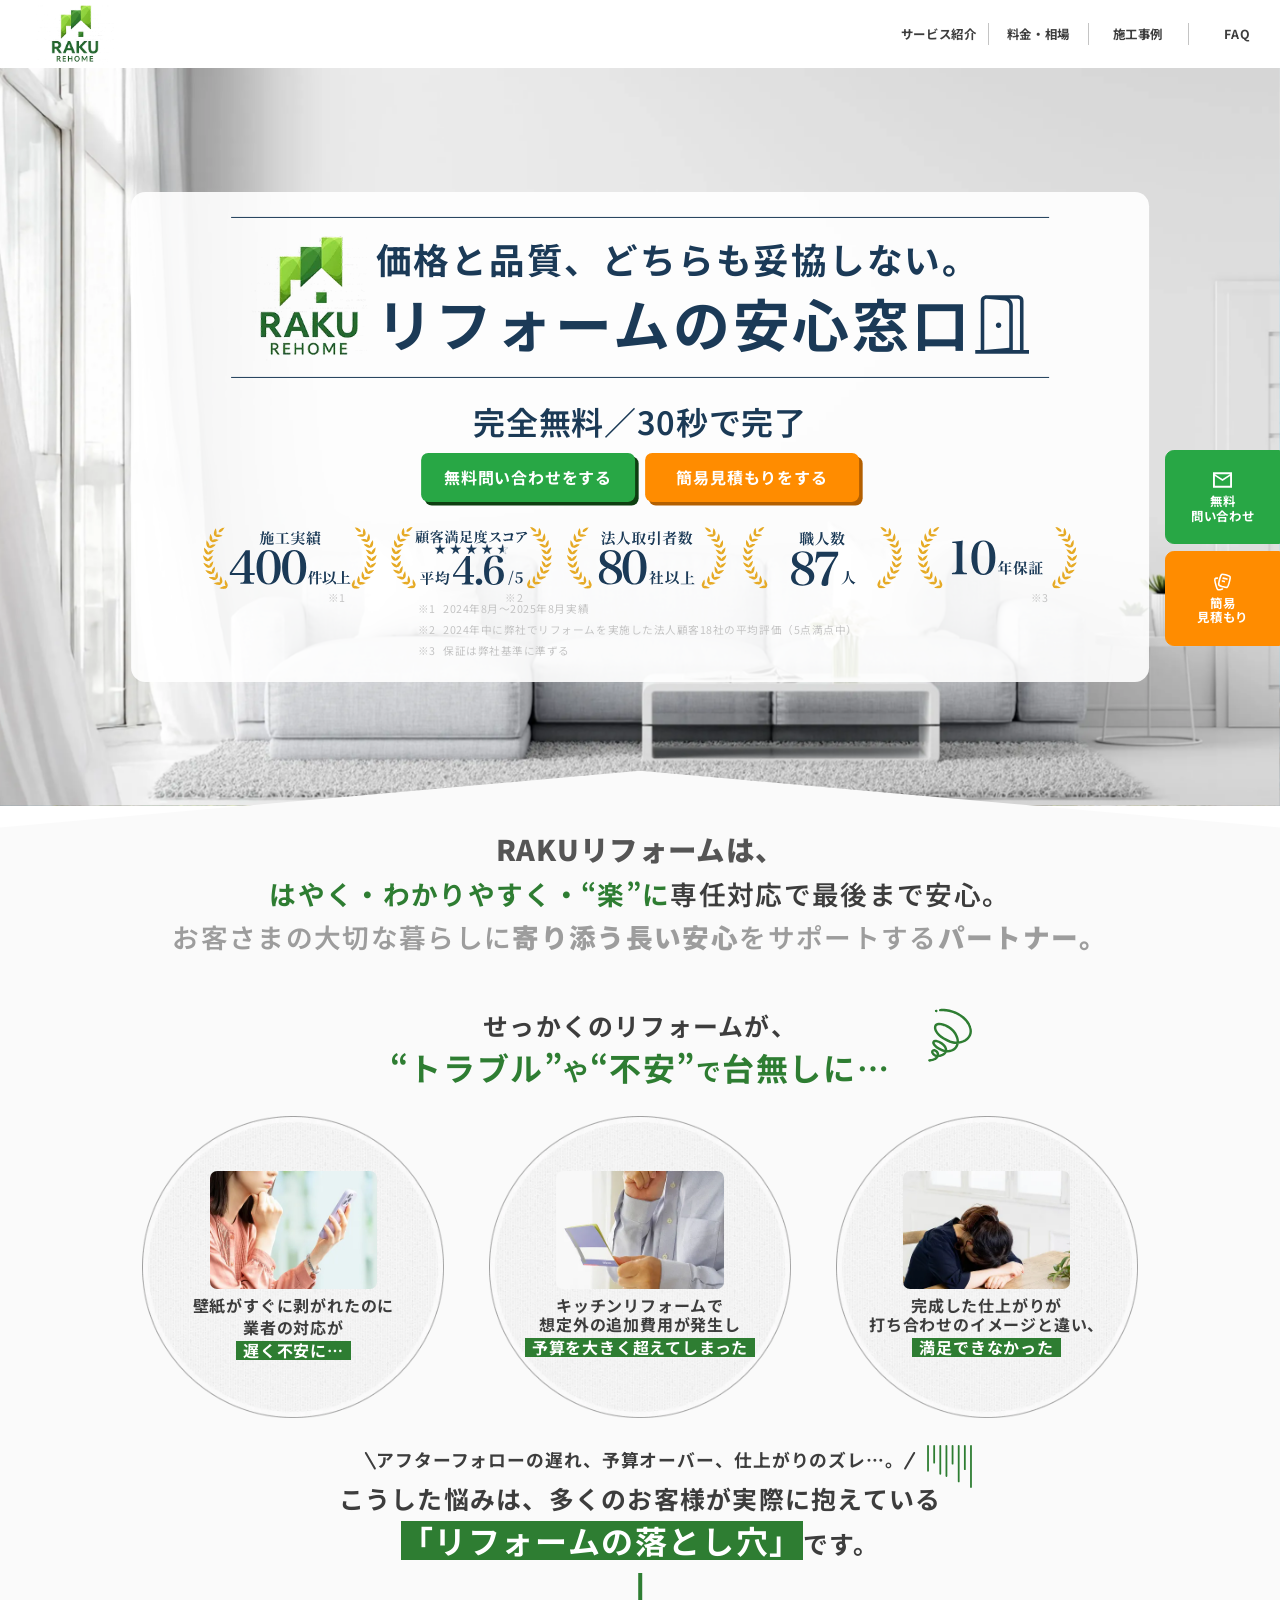
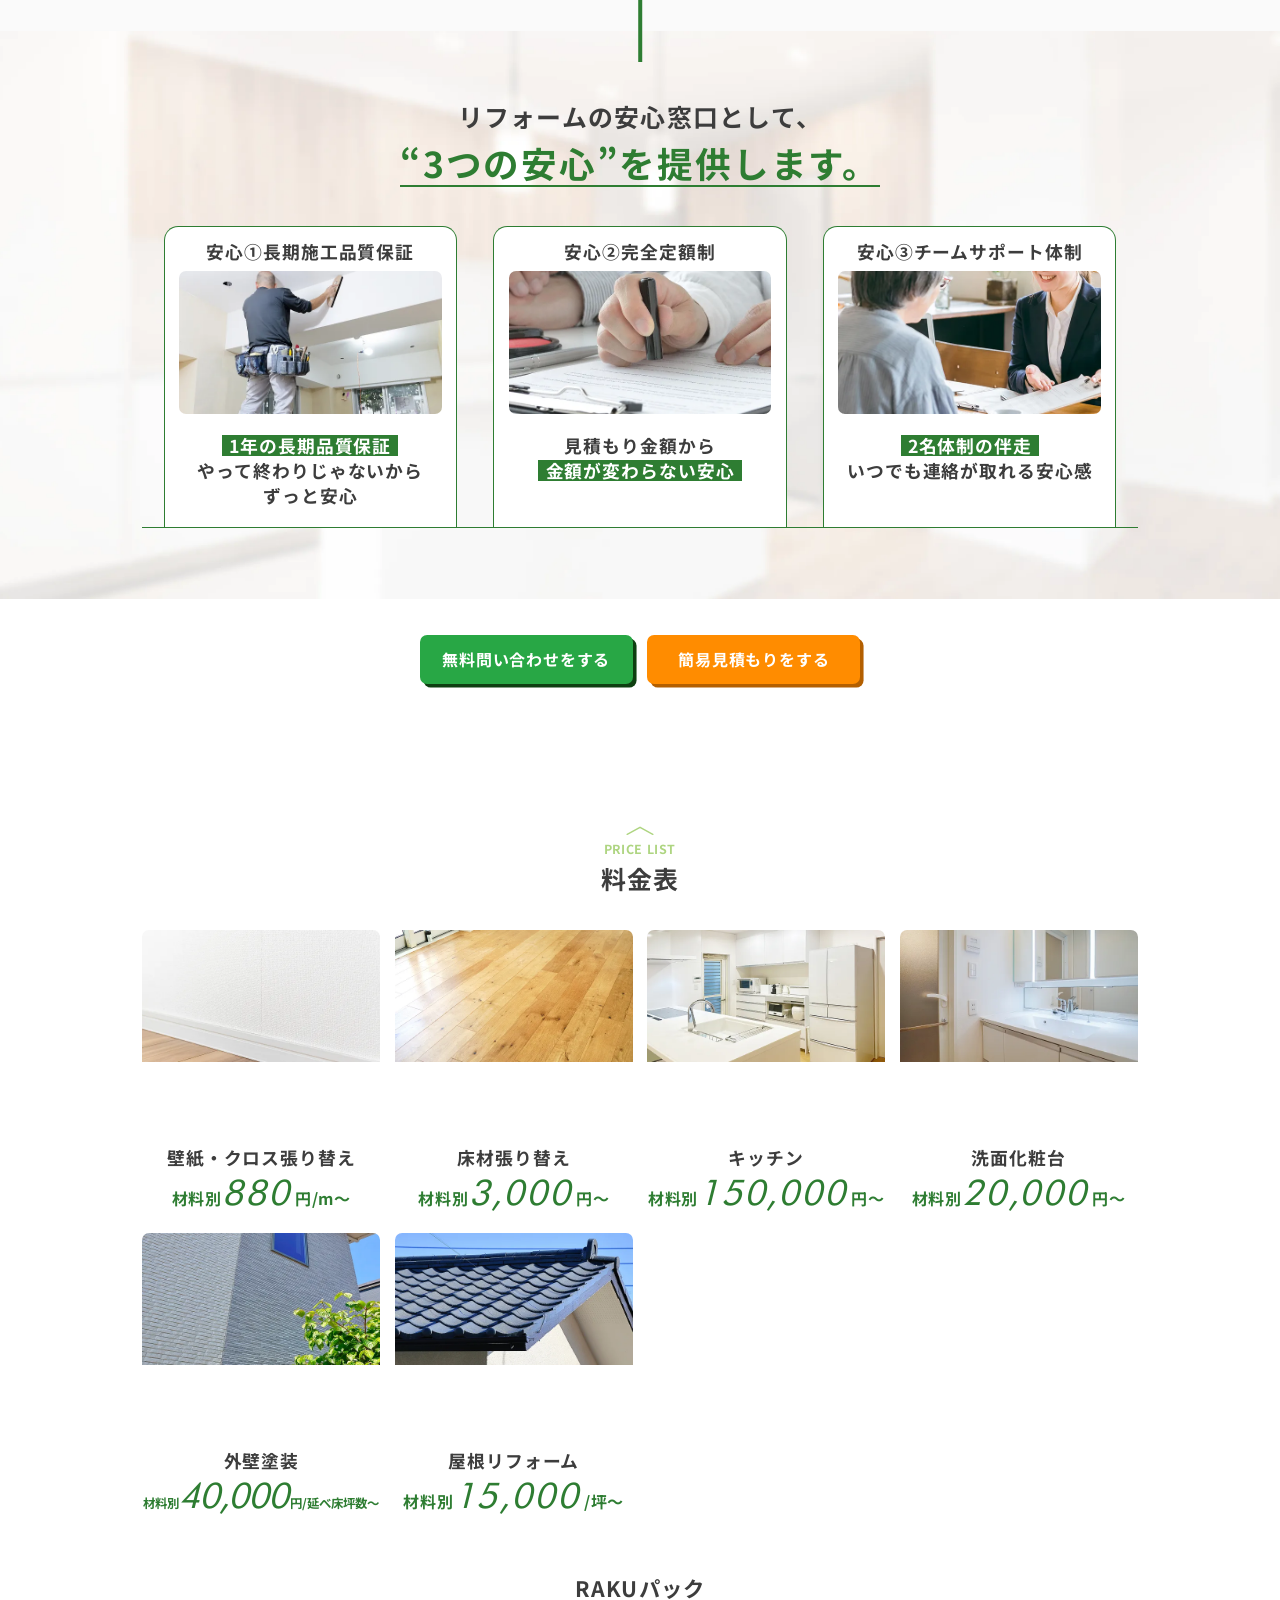
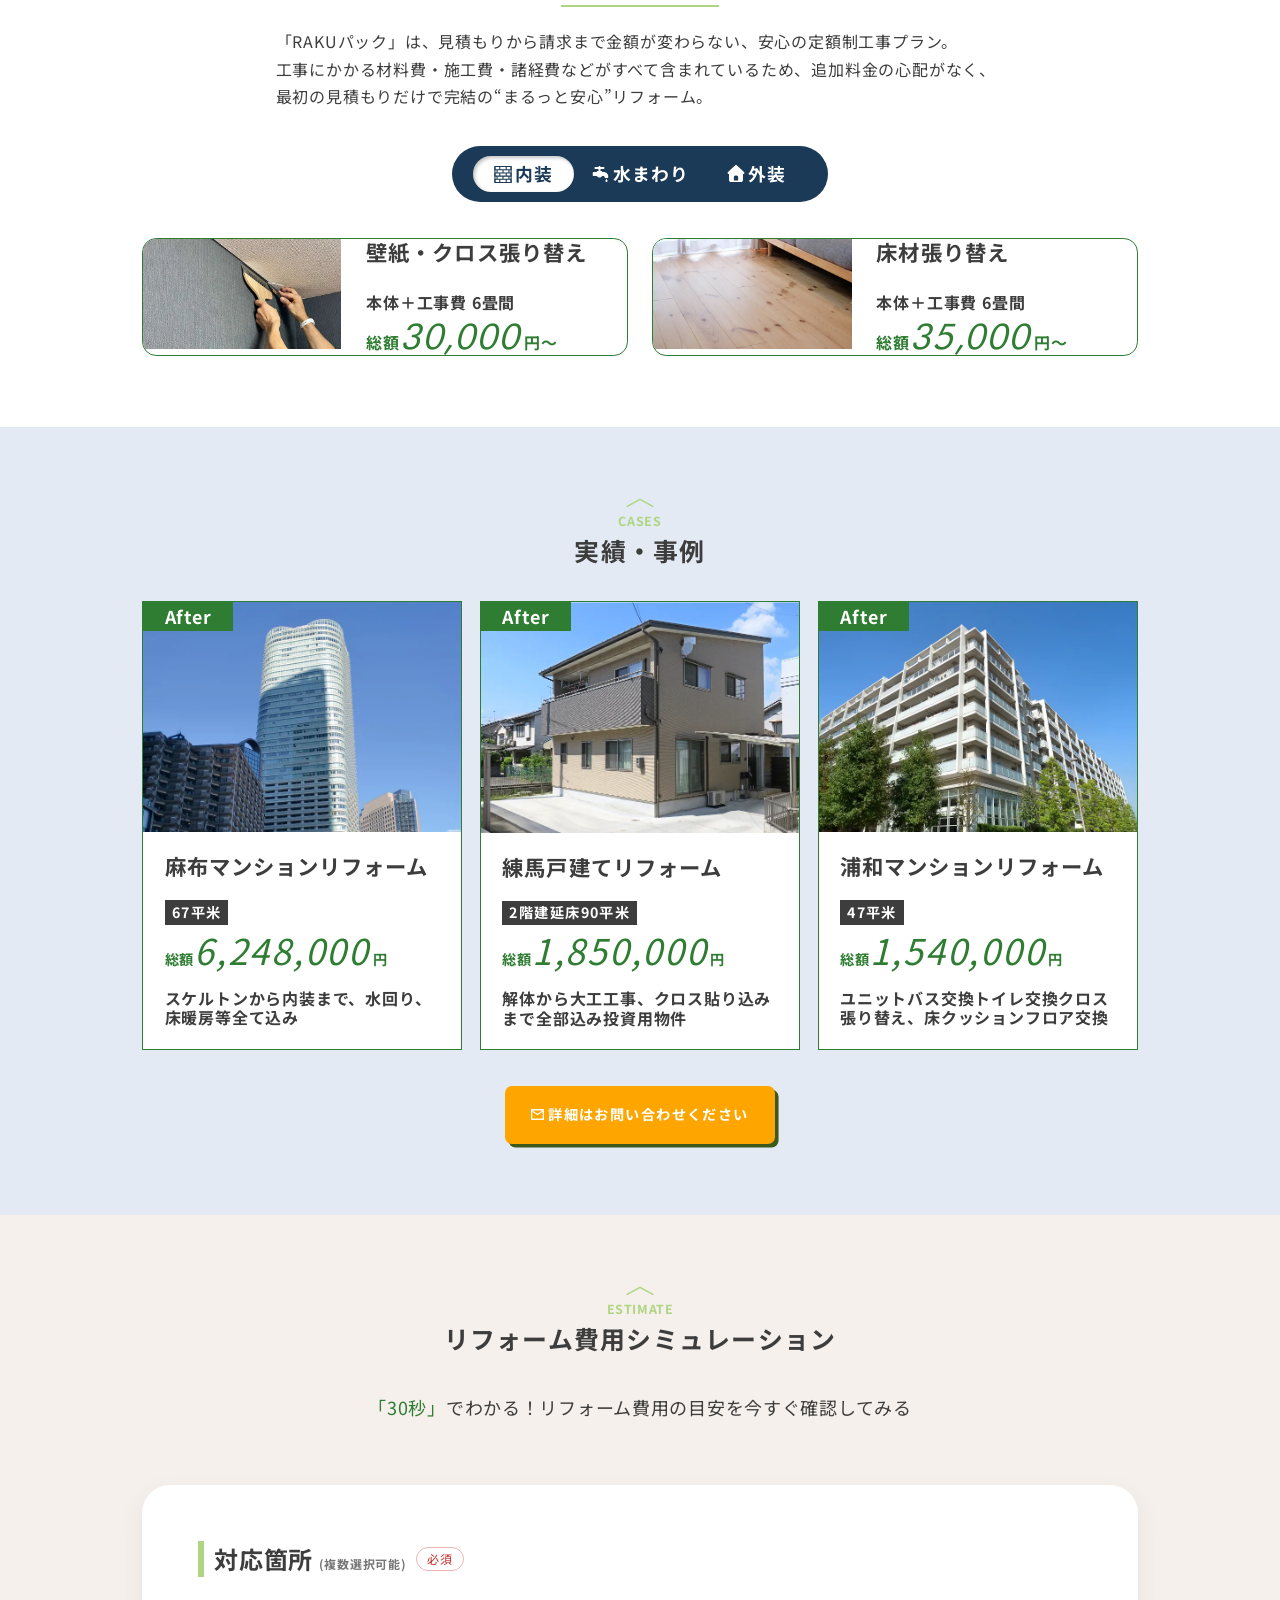
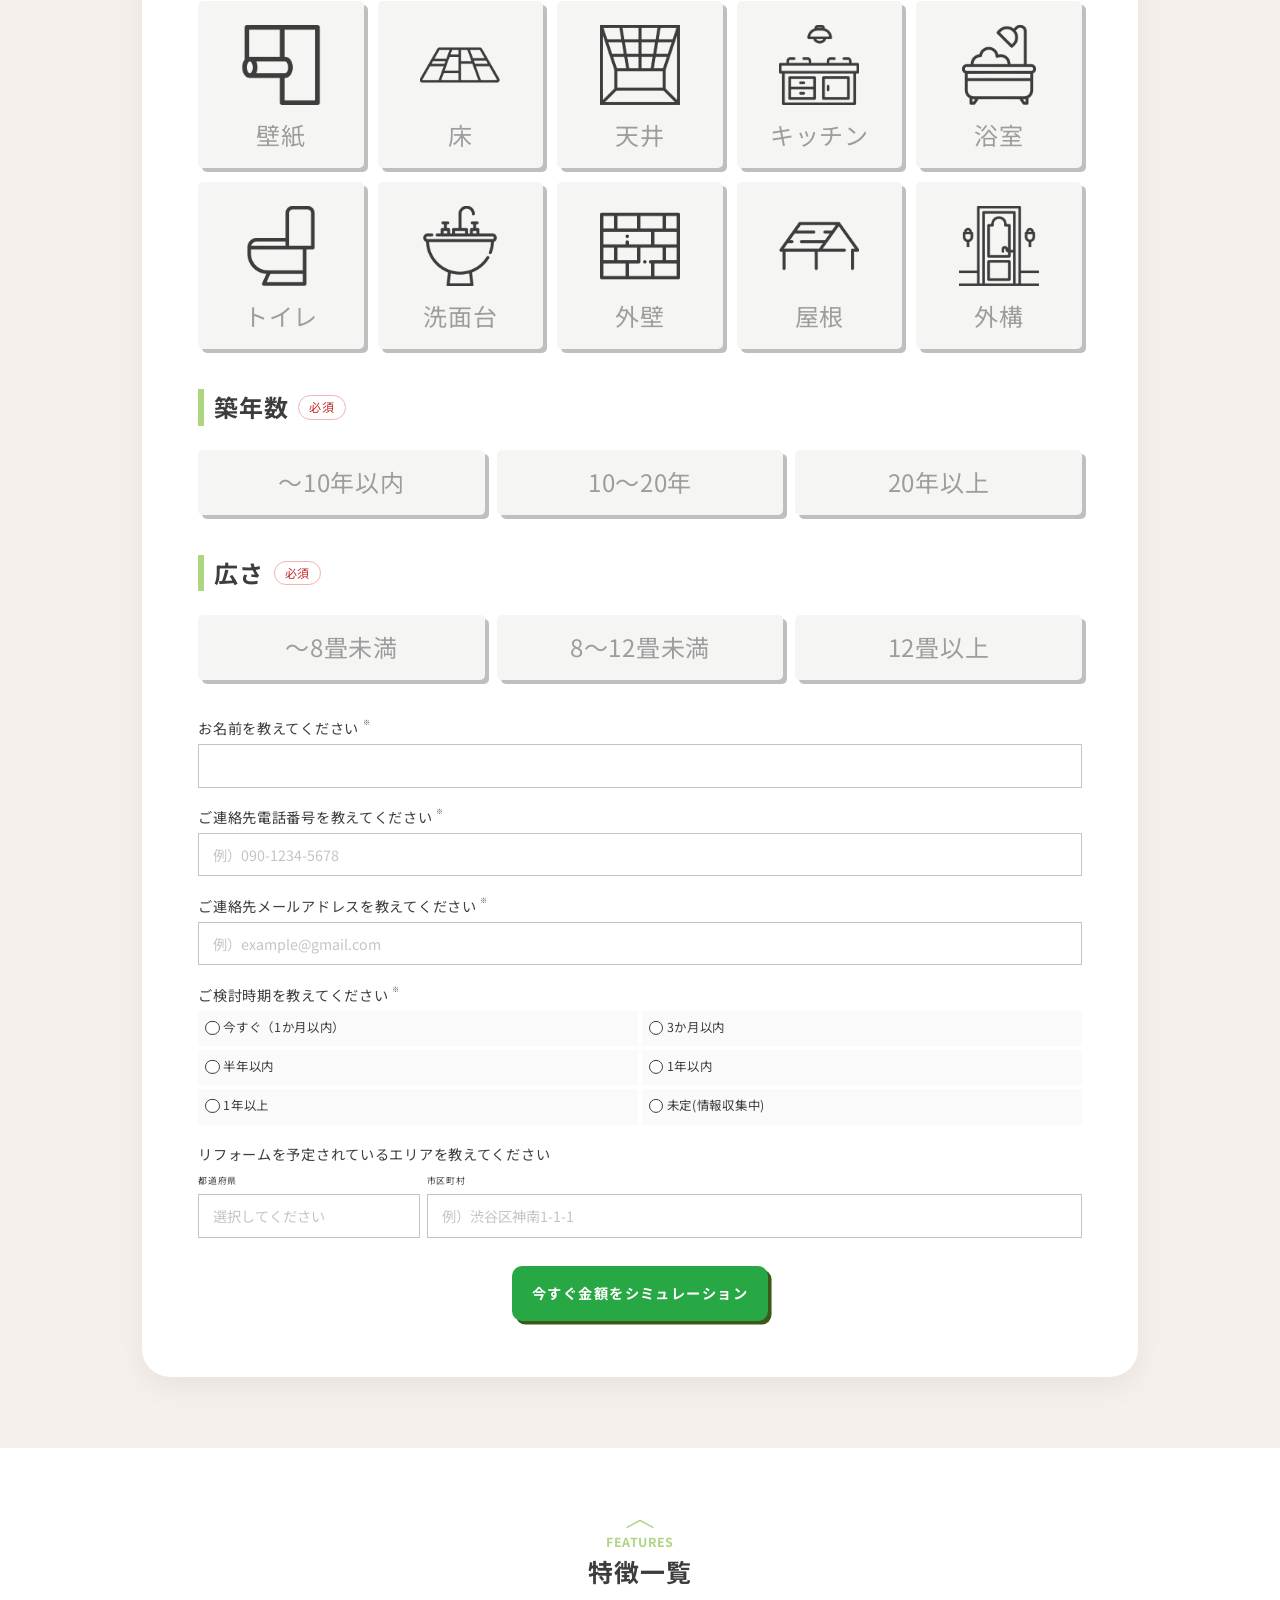
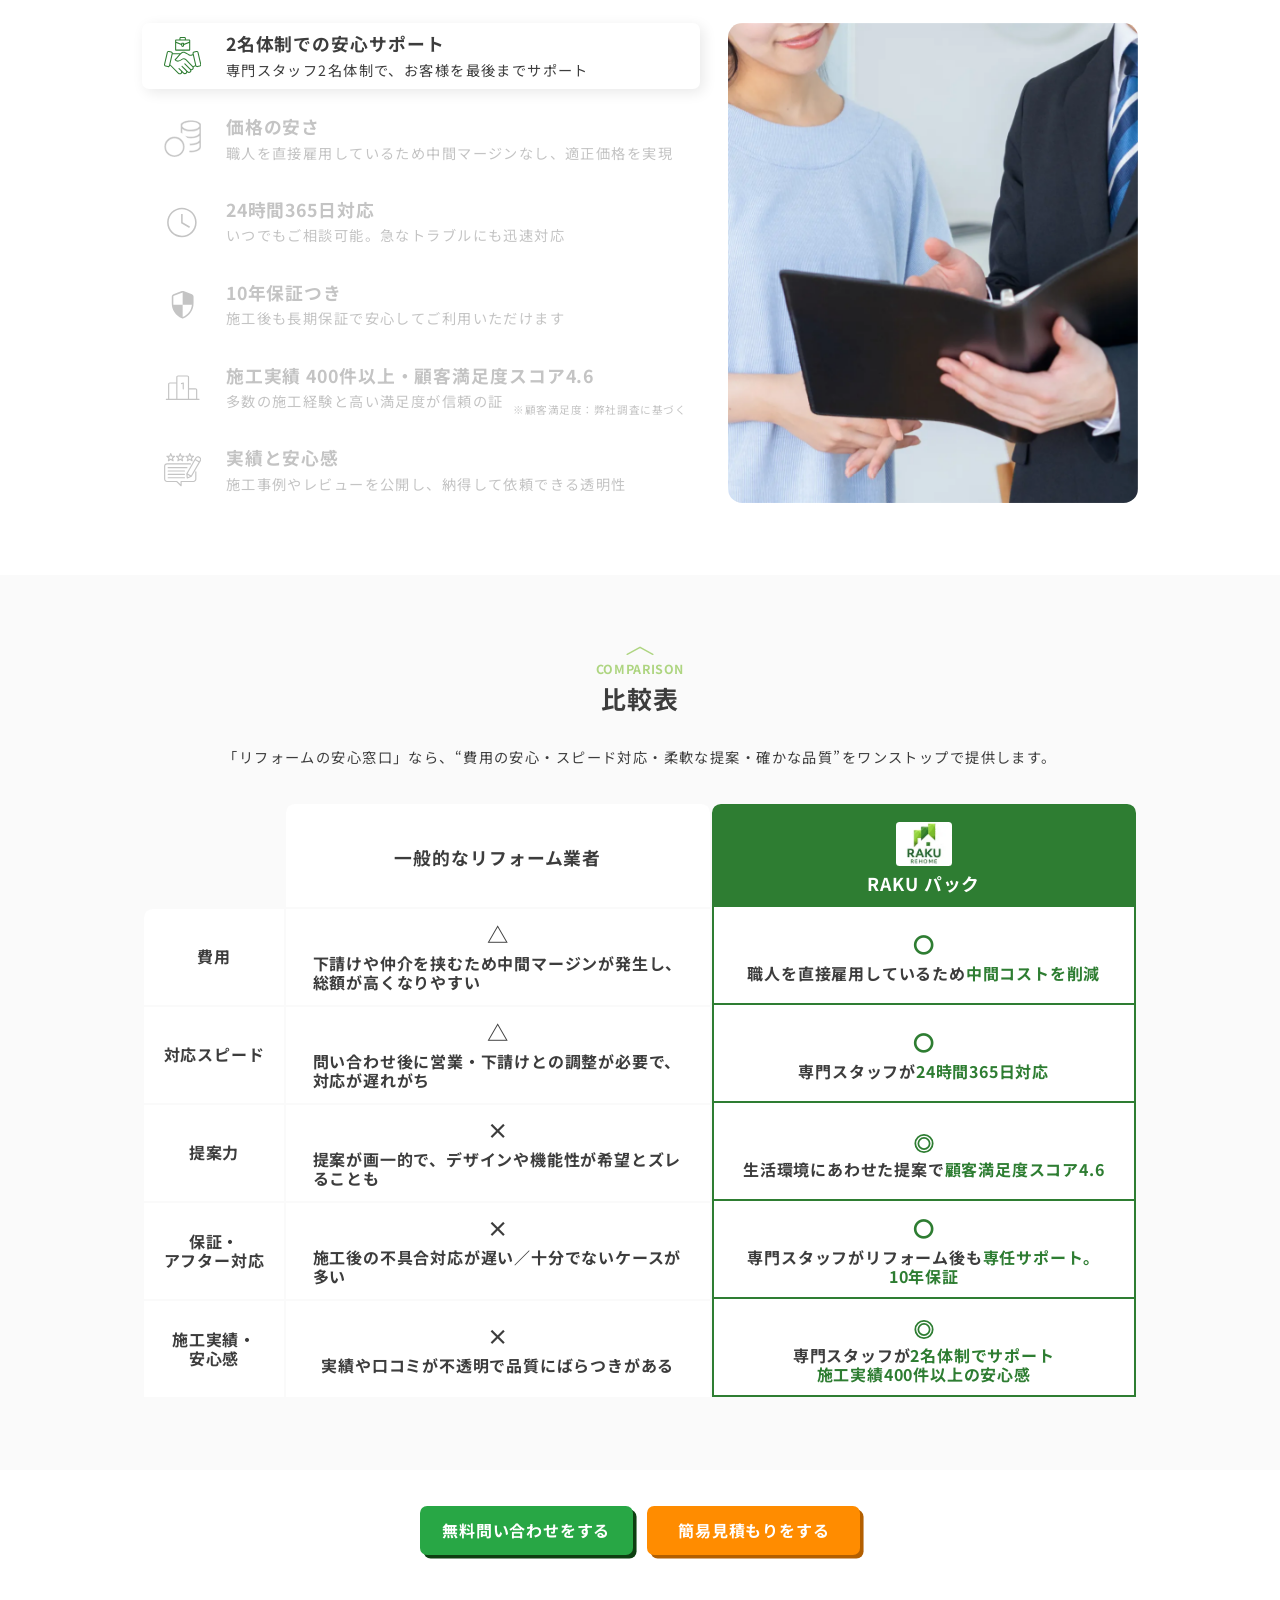
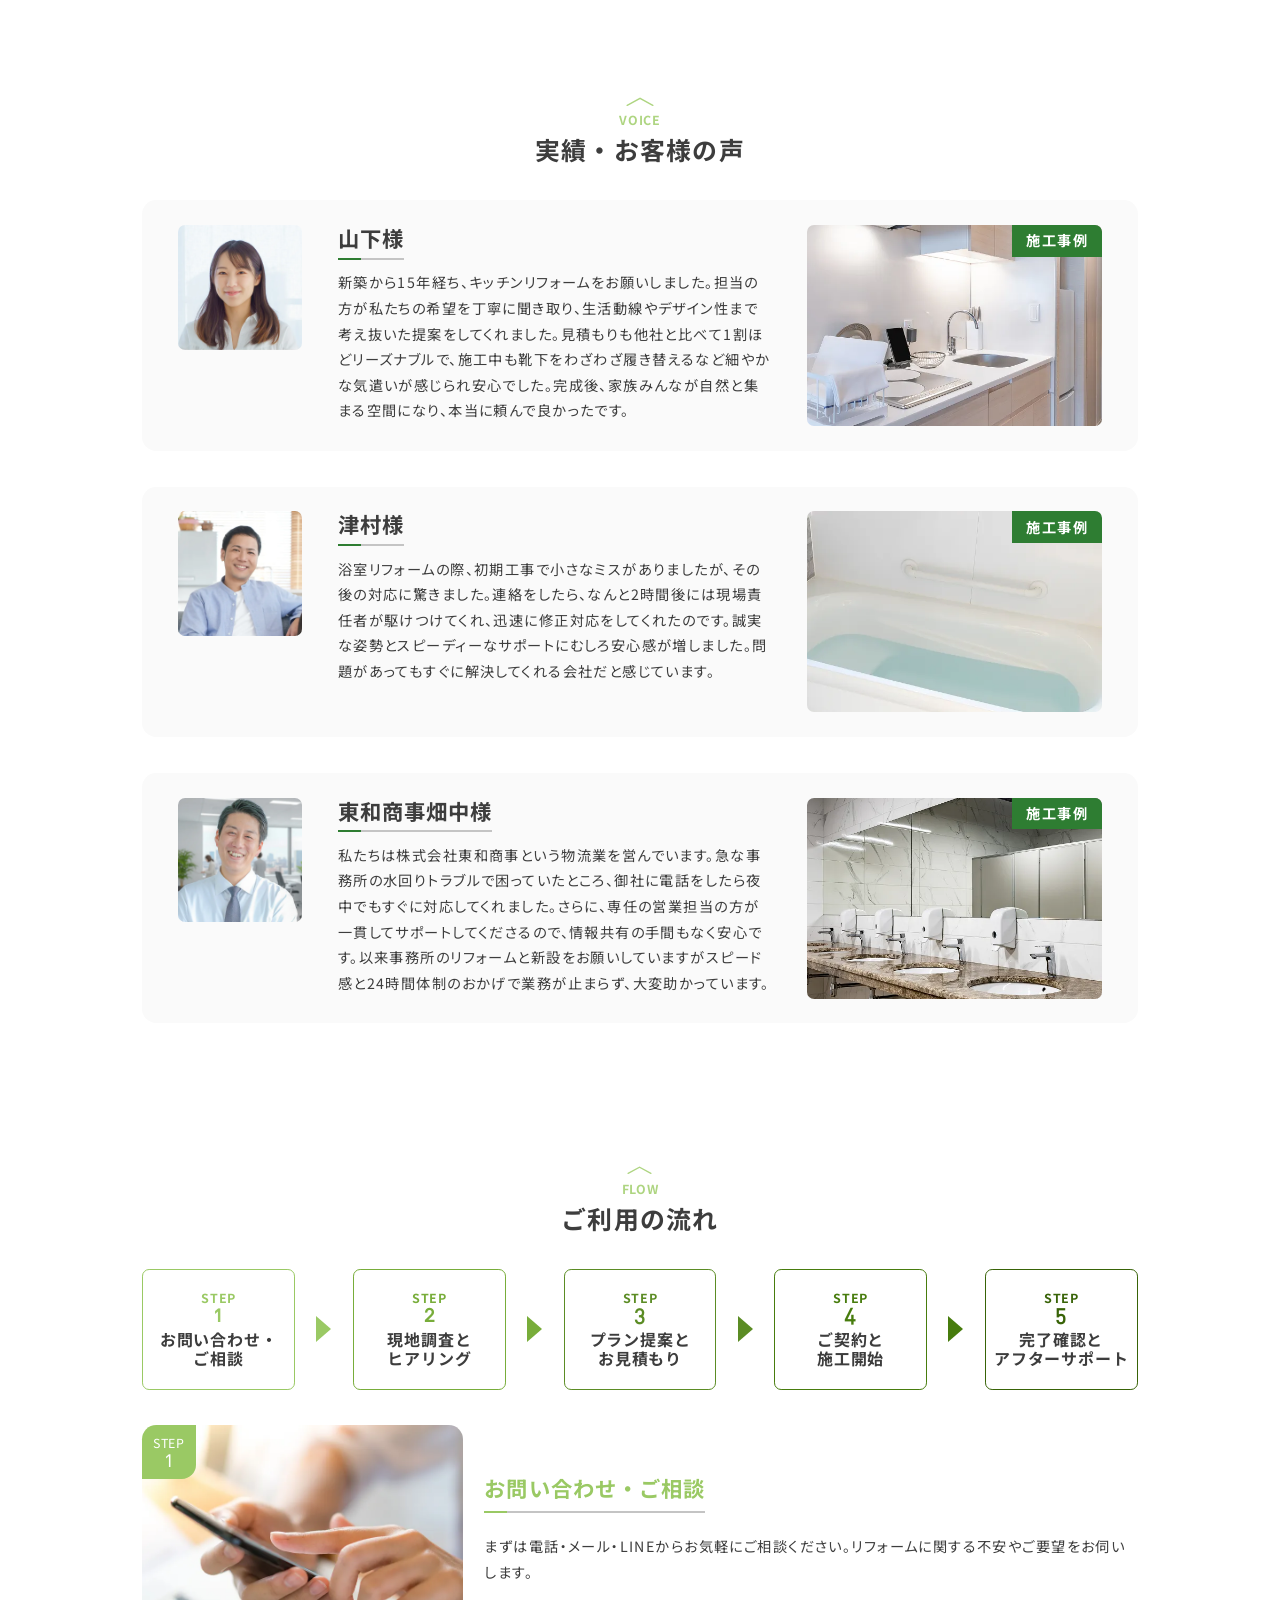
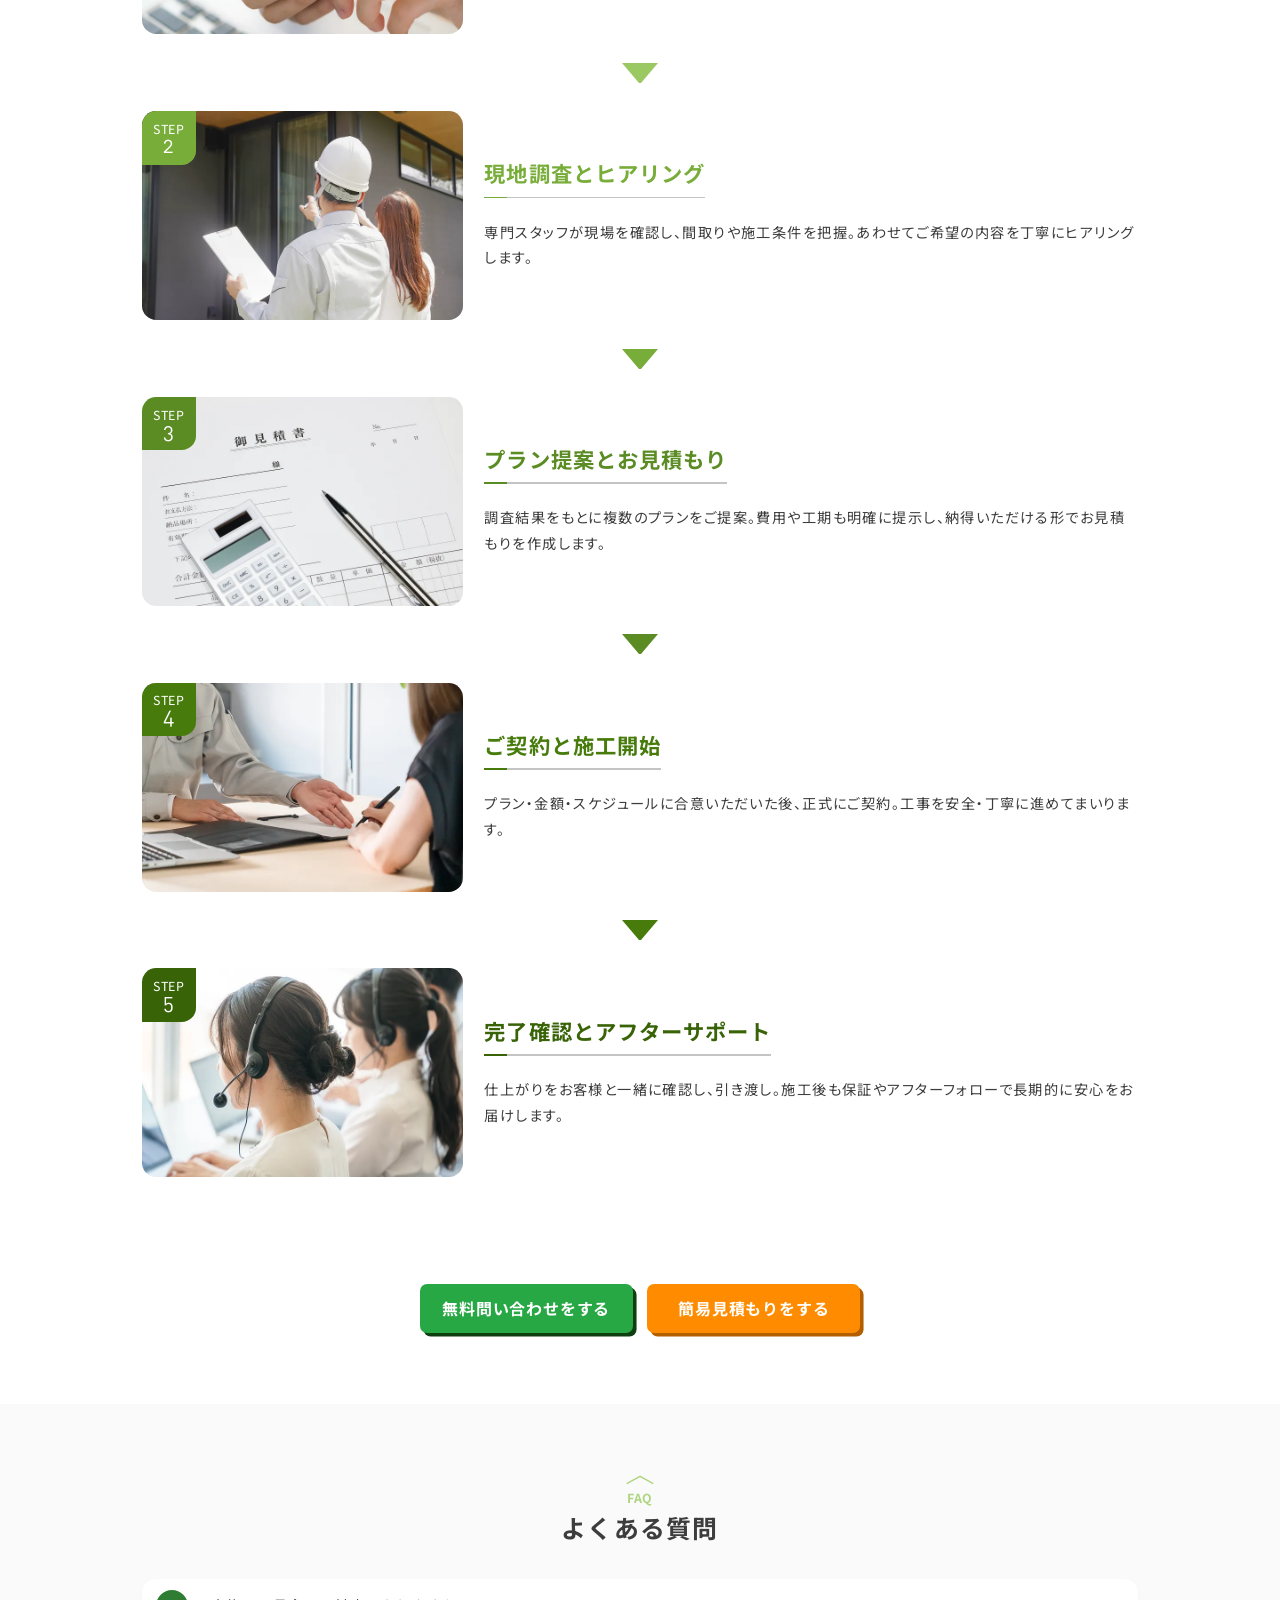
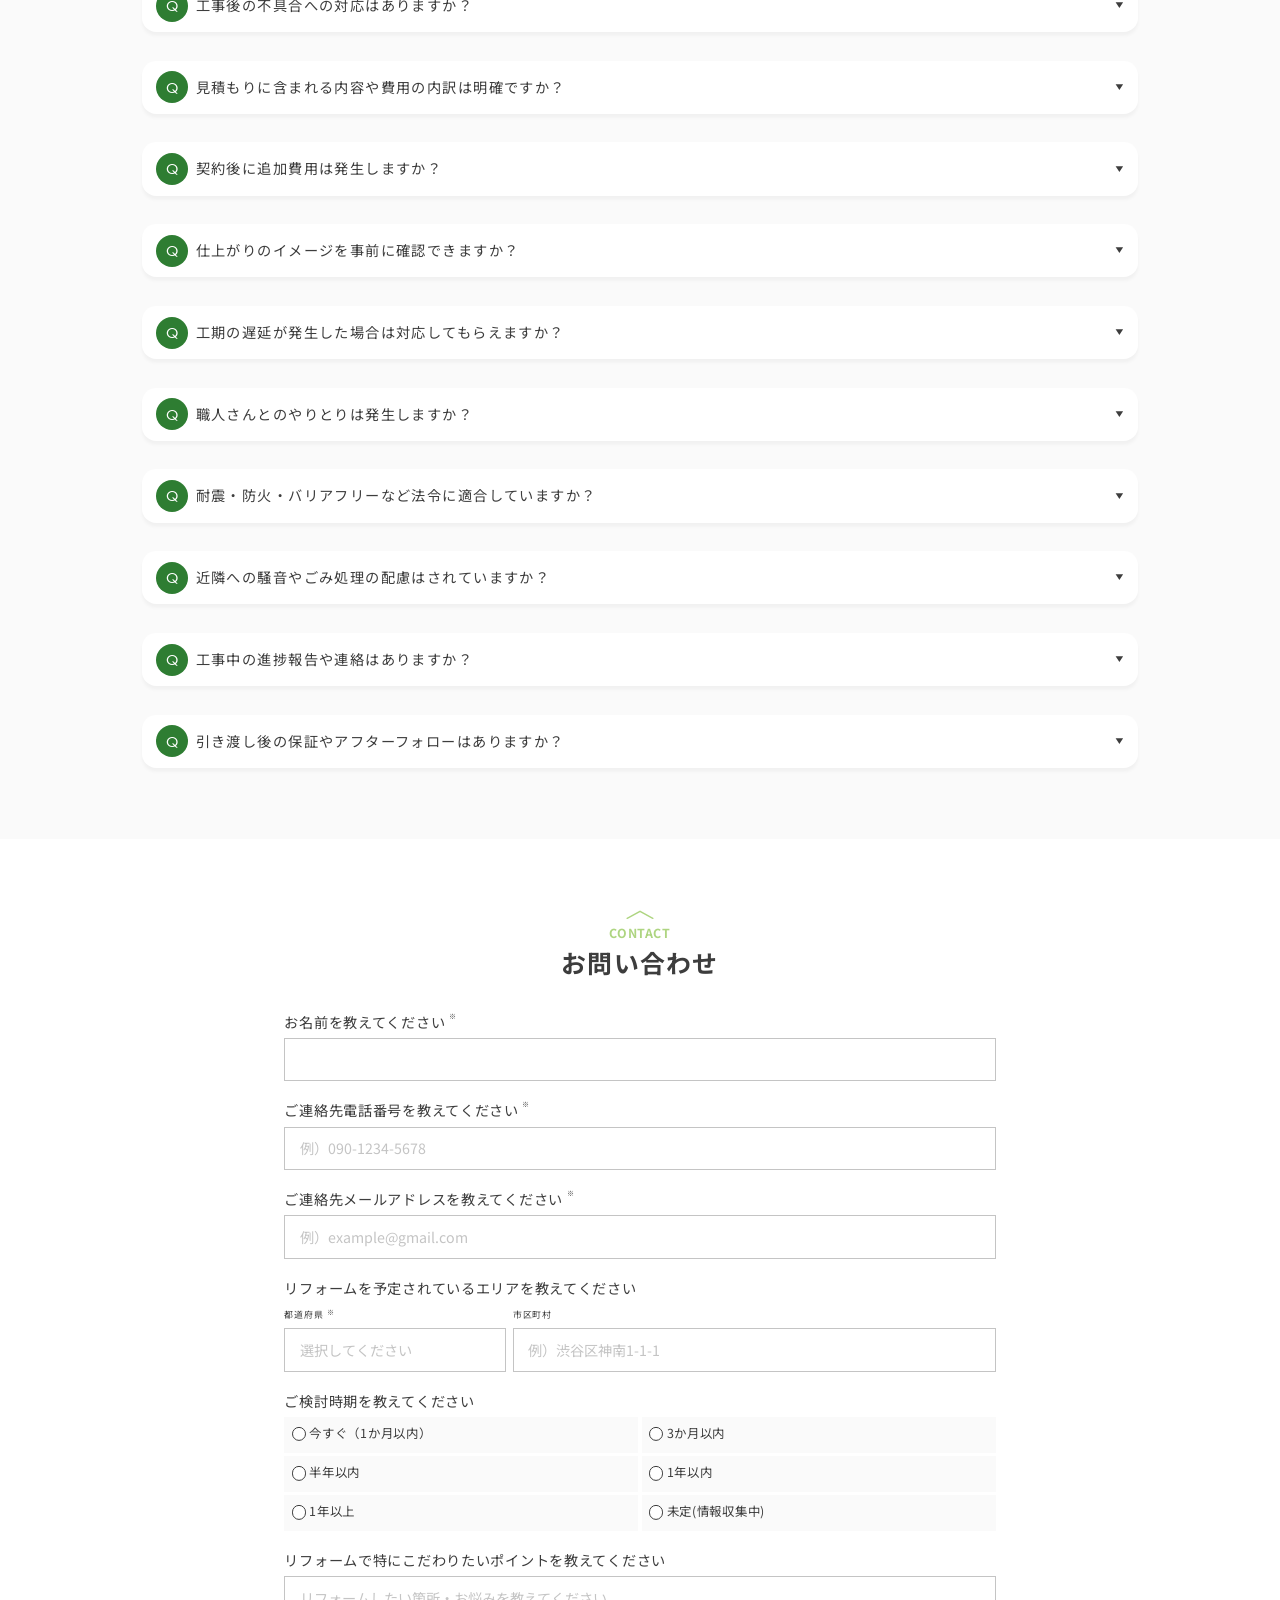
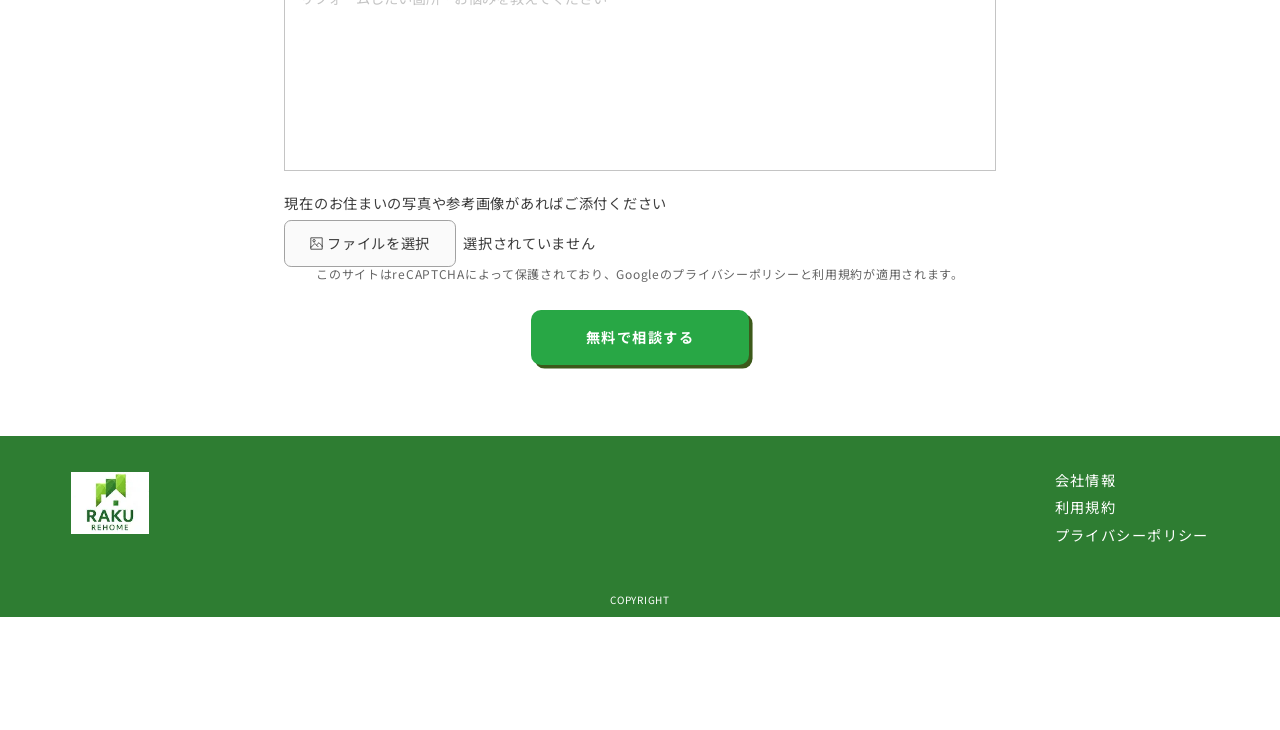
==== commit 26a04f50: "raku-reform のCSS・JS参照パスを修正" ====
--- a/raku-reform/index.html
+++ b/raku-reform/index.html
@@ -62,12 +62,12 @@
 /*# sourceURL=global-styles-inline-css */
 </style>
 
-<link rel='stylesheet' id='contact-form-7-css' href='wp-content/plugins/contact-form-7/includes/css/styles.css%3Fver=6.1.5.css' media='all' />
+<link rel='stylesheet' id='contact-form-7-css' href='wp-content/plugins/contact-form-7/includes/css/styles.css' media='all' />
 <link rel='stylesheet' id='swaiper-css' href='https://cdn.jsdelivr.net/npm/swiper@8/swiper-bundle.min.css?ver=7.1.2' media='all' />
-<link rel='stylesheet' id='my-css' href='wp-content/themes/lp/assets/css/style.css%3Fver=1776581972.css' media='all' />
-<link rel='stylesheet' id='cf7_calculator-css' href='wp-content/plugins/cf7-cost-calculator-price-calculation/frontend/js/style.css%3Fver=7.1.2.css' media='all' />
-<script id="jquery-core-js" src="wp-includes/js/jquery/jquery.min.js%3Fver=3.7.1"></script>
-<script id="jquery-migrate-js" src="wp-includes/js/jquery/jquery-migrate.min.js%3Fver=3.4.1"></script>
+<link rel='stylesheet' id='my-css' href='wp-content/themes/lp/assets/css/style.css' media='all' />
+<link rel='stylesheet' id='cf7_calculator-css' href='wp-content/plugins/cf7-cost-calculator-price-calculation/frontend/js/style.css' media='all' />
+<script id="jquery-core-js" src="wp-includes/js/jquery/jquery.min.js"></script>
+<script id="jquery-migrate-js" src="wp-includes/js/jquery/jquery-migrate.min.js"></script>
 <script id="swaiper-js" src="https://cdn.jsdelivr.net/npm/swiper@8/swiper-bundle.min.js?ver=1"></script>
 <link rel="https://api.w.org/" href="https://rehome-raku.com/raku-reform/wp-json/" /><link rel="EditURI" type="application/rsd+xml" title="RSD" href="https://rehome-raku.com/raku-reform/xmlrpc.php?rsd" />
 <meta name="generator" content="WordPress 7.1.2" />
@@ -165,7 +165,7 @@
                     <span class="is-center">※1</span>
                 </div>
                 <div class="fv__record">
-                    <img src="wp-content/themes/lp/assets/img/fv-record2.svg%3Fver1.3" alt="顧客満足度スコア4.6" width="184" height="70" loading="lazy">
+                    <img src="wp-content/themes/lp/assets/img/fv-record2.svg" alt="顧客満足度スコア4.6" width="184" height="70" loading="lazy">
                     <span>※2</span>
                 </div>
                 <div class="fv__record">
@@ -470,7 +470,7 @@
                                 <div class="price__genreImg">
                                     <picture>
                                     <source srcset="wp-content/themes/lp/assets/img/price-genre2-3.webp" media="(min-width: 768px)">
-                                    <img src="wp-content/themes/lp/assets/img/price-genre2-3-sp.webp%3Fver1.2" alt="" width="223" height="258" loading="lazy">
+                                    <img src="wp-content/themes/lp/assets/img/price-genre2-3-sp.webp" alt="" width="223" height="258" loading="lazy">
                                     </picture>
                                 </div>
                                 <div class="price__genreTextWrap">
@@ -486,7 +486,7 @@
                                 <div class="price__genreImg">
                                     <picture>
                                     <source srcset="wp-content/themes/lp/assets/img/price-genre2-4.webp" media="(min-width: 768px)">
-                                    <img src="wp-content/themes/lp/assets/img/price-genre2-4-sp.webp%3Fver1.2" alt="" width="223" height="258" loading="lazy">
+                                    <img src="wp-content/themes/lp/assets/img/price-genre2-4-sp.webp" alt="" width="223" height="258" loading="lazy">
                                     </picture>
                                 </div>
                                 <div class="price__genreTextWrap">
@@ -1177,7 +1177,7 @@
                 <div class="voice__content">
                     <div class="voice__item">
                         <div class="voice__img">
-                            <img src="wp-content/themes/lp/assets/img/voice-img1.webp%3Fver1.1" alt="" width="140" height="140" loading="lazy">
+                            <img src="wp-content/themes/lp/assets/img/voice-img1.webp" alt="" width="140" height="140" loading="lazy">
                         </div>
                         <div class="voice__textWrap">
                             <p class="voice__mainName">山下様</p>
@@ -1195,7 +1195,7 @@
                     </div>
                     <div class="voice__item">
                         <div class="voice__img">
-                            <img src="wp-content/themes/lp/assets/img/voice-img2.webp%3Fver1.1" alt="" width="140" height="140" loading="lazy">
+                            <img src="wp-content/themes/lp/assets/img/voice-img2.webp" alt="" width="140" height="140" loading="lazy">
                         </div>
                         <div class="voice__textWrap">
                             <p class="voice__mainName">津村様</p>
@@ -1725,13 +1725,13 @@
 			<iframe src="https://www.googletagmanager.com/ns.html?id=GTM-KWN8N5SS" height="0" width="0" style="display:none;visibility:hidden"></iframe>
 		</noscript>
 		<!-- (ここまで) Google タグ マネージャー (noscript) スニペット (Site Kit が追加) -->
-		<script id="wp-hooks-js" src="wp-includes/js/dist/hooks.min.js%3Fver=f0f188028580e8dc1255"></script>
-<script id="wp-i18n-js" src="wp-includes/js/dist/i18n.min.js%3Fver=1dfe7db3940c23ea9216"></script>
+		<script id="wp-hooks-js" src="wp-includes/js/dist/hooks.min.js"></script>
+<script id="wp-i18n-js" src="wp-includes/js/dist/i18n.min.js"></script>
 <script id="wp-i18n-js-after">
 wp.i18n.setLocaleData( { 'text direction\u0004ltr': [ 'ltr' ] } );
 //# sourceURL=wp-i18n-js-after
 </script>
-<script id="swv-js" src="wp-content/plugins/contact-form-7/includes/swv/js/index.js%3Fver=6.1.5"></script>
+<script id="swv-js" src="wp-content/plugins/contact-form-7/includes/swv/js/index.js"></script>
 <script id="contact-form-7-js-translations">
 ( function( domain, translations ) {
 	var localeData = translations.locale_data[ domain ] || translations.locale_data.messages;
@@ -1749,10 +1749,10 @@
 };
 //# sourceURL=contact-form-7-js-before
 </script>
-<script id="contact-form-7-js" src="wp-content/plugins/contact-form-7/includes/js/index.js%3Fver=6.1.5"></script>
-<script id="my-js" src="wp-content/themes/lp/assets/js/script.js%3Fver=1766375569"></script>
+<script id="contact-form-7-js" src="wp-content/plugins/contact-form-7/includes/js/index.js"></script>
+<script id="my-js" src="wp-content/themes/lp/assets/js/script.js"></script>
 <script id="google-recaptcha-js" src="https://www.google.com/recaptcha/api.js?render=6Lc805YsAAAAADnAYP1y7f9MhOXAlG_lcKfezmJK&#038;ver=3.0"></script>
-<script id="wp-polyfill-js" src="wp-includes/js/dist/vendor/wp-polyfill.min.js%3Fver=3.15.0"></script>
+<script id="wp-polyfill-js" src="wp-includes/js/dist/vendor/wp-polyfill.min.js"></script>
 <script id="wpcf7-recaptcha-js-before">
 var wpcf7_recaptcha = {
     "sitekey": "6Lc805YsAAAAADnAYP1y7f9MhOXAlG_lcKfezmJK",
@@ -1763,14 +1763,14 @@
 };
 //# sourceURL=wpcf7-recaptcha-js-before
 </script>
-<script id="wpcf7-recaptcha-js" src="wp-content/plugins/contact-form-7/modules/recaptcha/index.js%3Fver=6.1.5"></script>
-<script id="autoNumeric-js" src="wp-content/plugins/cf7-cost-calculator-price-calculation/frontend/js/autoNumeric-1.9.45.js%3Fver=1.9.45"></script>
-<script id="formula_evaluator-js" src="wp-content/plugins/cf7-cost-calculator-price-calculation/frontend/js/formula_evaluator-min.js%3Fver=1.0.0"></script>
+<script id="wpcf7-recaptcha-js" src="wp-content/plugins/contact-form-7/modules/recaptcha/index.js"></script>
+<script id="autoNumeric-js" src="wp-content/plugins/cf7-cost-calculator-price-calculation/frontend/js/autoNumeric-1.9.45.js"></script>
+<script id="formula_evaluator-js" src="wp-content/plugins/cf7-cost-calculator-price-calculation/frontend/js/formula_evaluator-min.js"></script>
 <script id="cf7_calculator-js-extra">
 var cf7_calculator = {"data":""};
 //# sourceURL=cf7_calculator-js-extra
 </script>
-<script id="cf7_calculator-js" src="wp-content/plugins/cf7-cost-calculator-price-calculation/frontend/js/cf7_calculator.js%3Fver=1793286338"></script>
+<script id="cf7_calculator-js" src="wp-content/plugins/cf7-cost-calculator-price-calculation/frontend/js/cf7_calculator.js"></script>
 <script id="wp-emoji-settings" type="application/json">
 {"baseUrl":"https://s.w.org/images/core/emoji/17.0.2/72x72/","ext":".png","svgUrl":"https://s.w.org/images/core/emoji/17.0.2/svg/","svgExt":".svg","source":{"concatemoji":"https://rehome-raku.com/raku-reform/wp-includes/js/wp-emoji-release.min.js?ver=7.1.2"}}
 </script>
--- a/raku-reform/wp-content/plugins/contact-form-7/includes/css/styles.css
+++ b/raku-reform/wp-content/plugins/contact-form-7/includes/css/styles.css
@@ -0,0 +1,176 @@
+.wpcf7 .screen-reader-response {
+	position: absolute;
+	overflow: hidden;
+	clip: rect(1px, 1px, 1px, 1px);
+	clip-path: inset(50%);
+	height: 1px;
+	width: 1px;
+	margin: -1px;
+	padding: 0;
+	border: 0;
+	word-wrap: normal !important;
+}
+
+.wpcf7 .hidden-fields-container {
+	display: none;
+}
+
+.wpcf7 form .wpcf7-response-output {
+	margin: 2em 0.5em 1em;
+	padding: 0.2em 1em;
+	border: 2px solid #00a0d2; /* Blue */
+}
+
+.wpcf7 form.init .wpcf7-response-output,
+.wpcf7 form.resetting .wpcf7-response-output,
+.wpcf7 form.submitting .wpcf7-response-output {
+	display: none;
+}
+
+.wpcf7 form.sent .wpcf7-response-output {
+	border-color: #46b450; /* Green */
+}
+
+.wpcf7 form.failed .wpcf7-response-output,
+.wpcf7 form.aborted .wpcf7-response-output {
+	border-color: #dc3232; /* Red */
+}
+
+.wpcf7 form.spam .wpcf7-response-output {
+	border-color: #f56e28; /* Orange */
+}
+
+.wpcf7 form.invalid .wpcf7-response-output,
+.wpcf7 form.unaccepted .wpcf7-response-output,
+.wpcf7 form.payment-required .wpcf7-response-output {
+	border-color: #ffb900; /* Yellow */
+}
+
+.wpcf7-form-control-wrap {
+	position: relative;
+}
+
+.wpcf7-not-valid-tip {
+	color: #dc3232; /* Red */
+	font-size: 1em;
+	font-weight: normal;
+	display: block;
+}
+
+.use-floating-validation-tip .wpcf7-not-valid-tip {
+	position: relative;
+	top: -2ex;
+	left: 1em;
+	z-index: 100;
+	border: 1px solid #dc3232;
+	background: #fff;
+	padding: .2em .8em;
+	width: 24em;
+}
+
+.wpcf7-list-item {
+	display: inline-block;
+	margin: 0 0 0 1em;
+}
+
+.wpcf7-list-item-label::before,
+.wpcf7-list-item-label::after {
+	content: " ";
+}
+
+.wpcf7-spinner {
+	visibility: hidden;
+	display: inline-block;
+	background-color: #23282d; /* Dark Gray 800 */
+	opacity: 0.75;
+	width: 24px;
+	height: 24px;
+	border: none;
+	border-radius: 100%;
+	padding: 0;
+	margin: 0 24px;
+	position: relative;
+}
+
+form.submitting .wpcf7-spinner {
+	visibility: visible;
+}
+
+.wpcf7-spinner::before {
+	content: '';
+	position: absolute;
+	background-color: #fbfbfc; /* Light Gray 100 */
+	top: 4px;
+	left: 4px;
+	width: 6px;
+	height: 6px;
+	border: none;
+	border-radius: 100%;
+	transform-origin: 8px 8px;
+	animation-name: spin;
+	animation-duration: 1000ms;
+	animation-timing-function: linear;
+	animation-iteration-count: infinite;
+}
+
+@media (prefers-reduced-motion: reduce) {
+	.wpcf7-spinner::before {
+		animation-name: blink;
+		animation-duration: 2000ms;
+	}
+}
+
+@keyframes spin {
+	from {
+		transform: rotate(0deg);
+	}
+
+	to {
+		transform: rotate(360deg);
+	}
+}
+
+@keyframes blink {
+	from {
+		opacity: 0;
+	}
+
+	50% {
+		opacity: 1;
+	}
+
+	to {
+		opacity: 0;
+	}
+}
+
+.wpcf7 [inert] {
+	opacity: 0.5;
+}
+
+.wpcf7 input[type="file"] {
+	cursor: pointer;
+}
+
+.wpcf7 input[type="file"]:disabled {
+	cursor: default;
+}
+
+.wpcf7 .wpcf7-submit:disabled {
+	cursor: not-allowed;
+}
+
+.wpcf7 input[type="url"],
+.wpcf7 input[type="email"],
+.wpcf7 input[type="tel"] {
+	direction: ltr;
+}
+
+.wpcf7-reflection > output {
+	display: list-item;
+	list-style: none;
+}
+
+.wpcf7-reflection > output[hidden] {
+	display: none;
+}
--- a/raku-reform/wp-content/themes/lp/assets/css/style.css
+++ b/raku-reform/wp-content/themes/lp/assets/css/style.css
@@ -0,0 +1,5561 @@
+*,
+*::after,
+*::before {
+	box-sizing: border-box;
+	word-wrap: break-word;
+}
+
+html,
+body,
+h1,
+h2,
+h3,
+h4,
+h5,
+h6,
+ul,
+ol,
+dl,
+li,
+dt,
+dd,
+p,
+div,
+span,
+img,
+a,
+table,
+tr,
+th,
+td,
+small,
+button,
+time,
+figure {
+	margin: 0;
+	padding: 0;
+	border: 0;
+	font: inherit;
+	font-size: 100%;
+	color: inherit;
+	vertical-align: baseline;
+}
+
+header,
+footer,
+nav,
+section,
+article,
+aside,
+figure,
+figcaption {
+	display: block;
+}
+
+body {
+	line-height: 1;
+}
+
+ol,
+ul {
+	list-style: none;
+	list-style-type: none;
+}
+
+a {
+	text-decoration: none;
+	cursor: pointer;
+}
+
+img {
+	width: 100%;
+	height: auto;
+	vertical-align: bottom;
+}
+
+span {
+	display: inline-block;
+}
+
+@font-face {
+	font-family: "DIN Alternate";
+	src: url("../fonts/DIN%20Alternate%20Regular.otf") format("opentype");
+}
+
+@font-face {
+	font-family: "Futura Bk BT";
+	src: url("../fonts/Futura%20Bk%20BT%20Book.ttf") format("truetype");
+}
+
+html {
+	font-size: 0.0694444444vw;
+}
+
+body {
+	color: #3D3D3D;
+	font-family: "Noto Sans JP", sans-serif;
+	font-size: 16rem;
+	font-weight: 400;
+	line-height: 1.2;
+	letter-spacing: 0.05em;
+	position: relative;
+}
+
+main {
+	padding-top: 77rem;
+}
+
+:root {
+	--header-offset: 77rem;
+}
+
+/* 同一ページ内 #アンカーへ滑らかに */
+
+html {
+	scroll-behavior: smooth;
+}
+
+/* すべての id へ到達するときにヘッダーぶん余白を確保 */
+
+[id] {
+	scroll-margin-top: var(--header-offset);
+}
+
+.u-section {
+	padding-block: 80rem;
+}
+
+.u-radius-none {
+	border-radius: unset !important;
+}
+
+.inner {
+	width: 1120rem;
+	margin-inline: auto;
+}
+
+.bg-green {
+	width: -moz-fit-content;
+	width: fit-content;
+	background: #2E7D32;
+	color: #FFFFFF;
+}
+
+.section__titleWrap {
+	font-weight: 700;
+	text-align: center;
+}
+
+.section__subTitle {
+	display: flex;
+	flex-direction: column;
+	align-items: center;
+	gap: 8rem;
+	color: #AED581;
+	font-size: 14rem;
+	letter-spacing: 0.05em;
+	text-transform: uppercase;
+}
+
+.section__subTitle::before {
+	content: "";
+	width: 37rem;
+	height: 10rem;
+	background: url(../img/title-arrow.svg) no-repeat center center/contain;
+}
+
+.section__title {
+	font-size: 28rem;
+	letter-spacing: 0.05em;
+	margin-top: 8rem;
+}
+
+.side-cta__wrap {
+	position: fixed;
+	top: 50%;
+	right: 0;
+	display: flex;
+	flex-direction: column;
+	gap: 8rem;
+	z-index: 11;
+}
+
+.side-cta {
+	display: flex;
+	align-items: center;
+	justify-content: center;
+	flex-direction: column;
+	gap: 4rem;
+	width: 129rem;
+	height: 106rem;
+	border-radius: 10rem 0 0 10rem;
+	border: 2rem solid;
+	font-size: 14rem;
+	font-weight: 700;
+	text-align: center;
+	letter-spacing: 0.05em;
+	transition: all 0.3s ease;
+}
+
+.side-cta.--line {
+	color: #FFFFFF;
+	background: #06C755;
+	border-color: #06C755;
+}
+
+.side-cta.--line span > span {
+	font-size: 10rem;
+	margin-top: 4rem;
+}
+
+.side-cta.--line::before {
+	flex-shrink: 0;
+	content: "";
+	width: 33rem;
+	aspect-ratio: 1/1;
+	background: url(../img/line-icon.webp) no-repeat center center/contain;
+}
+
+.side-cta.--mail {
+	background: #FFFFFF;
+	border-color: #ffa500;
+}
+
+.side-cta.--mail::before {
+	flex-shrink: 0;
+	content: "";
+	width: 22rem;
+	aspect-ratio: 22/23;
+	background-color: #3D3D3D;
+	-webkit-mask: url(../img/mail-icon.svg) no-repeat center/contain;
+	mask: url(../img/mail-icon.svg) no-repeat center/contain;
+	transition: all 0.3s ease;
+}
+
+.header {
+	width: 100%;
+	position: fixed;
+	top: 0;
+	left: 0;
+	z-index: 20;
+	pointer-events: none;
+}
+
+.header__inner {
+	position: relative;
+}
+
+.header__content {
+	width: 100%;
+	display: flex;
+	align-items: start;
+	transition: all 0.3s ease;
+}
+
+.header__content.is-active {
+	left: 0;
+}
+
+.header__main {
+	width: 100%;
+	height: 77rem;
+	background: #FFFFFF;
+	display: flex;
+	align-items: center;
+	justify-content: space-between;
+	gap: 30rem;
+	padding-left: 40rem;
+	pointer-events: all;
+}
+
+.header__logo {
+	width: 88rem;
+	aspect-ratio: 88/70;
+}
+
+.header__menu {
+	display: flex;
+	align-items: center;
+	justify-content: space-between;
+	gap: 16rem;
+}
+
+.header__list {
+	width: 96rem;
+}
+
+.header__list a {
+	width: 100%;
+	height: 25rem;
+	display: flex;
+	align-items: center;
+	justify-content: center;
+	font-size: 14rem;
+	font-weight: 700;
+	letter-spacing: 0.05em;
+	transition: all 0.3s ease;
+}
+
+.header__list:not(:last-child) {
+	position: relative;
+}
+
+.header__list:not(:last-child)::before {
+	content: "";
+	width: 1rem;
+	height: 25rem;
+	background: #C4C4C4;
+	position: absolute;
+	top: 0;
+	left: calc(100% + 8rem);
+}
+
+.header__ctaWrap {
+	display: flex;
+	align-items: start;
+	pointer-events: all;
+}
+
+.header__cta a {
+	display: flex;
+	align-items: center;
+	justify-content: center;
+	flex-direction: column;
+	gap: 4rem;
+	width: 179rem;
+	height: 106rem;
+	border-radius: 0 0 16rem 16rem;
+	border: 2rem solid;
+	font-size: 14rem;
+	font-weight: 700;
+	letter-spacing: 0.05em;
+	transition: all 0.3s ease;
+}
+
+.header__cta.--line a {
+	color: #FFFFFF;
+	background: #06C755;
+	border-color: #06C755;
+}
+
+.header__cta.--line a::before {
+	flex-shrink: 0;
+	content: "";
+	width: 33rem;
+	aspect-ratio: 1/1;
+	background: url(../img/line-icon.webp) no-repeat center center/contain;
+}
+
+.header__cta.--mail a {
+	background: #FFFFFF;
+	border-color: #ffa500;
+}
+
+.header__cta.--mail a::before {
+	flex-shrink: 0;
+	content: "";
+	width: 22rem;
+	aspect-ratio: 22/23;
+	background-color: #3D3D3D;
+	-webkit-mask: url(../img/mail-icon.svg) no-repeat center/contain;
+	mask: url(../img/mail-icon.svg) no-repeat center/contain;
+	transition: all 0.3s ease;
+}
+
+.header__drawer {
+	display: none;
+	transition: all 0.3s ease 0s;
+	pointer-events: all;
+}
+
+.header__drawer.is-active .l-drawer__bar {
+	background: #fff;
+}
+
+.header__drawer.is-active .l-drawer__bar1 {
+	transform: translateX(-50%) rotate(-45deg);
+	top: 8rem;
+}
+
+.header__drawer.is-active .l-drawer__bar2 {
+	width: 0;
+}
+
+.header__drawer.is-active .l-drawer__bar3 {
+	transform: translateX(-50%) rotate(45deg);
+	top: 8rem;
+}
+
+.header__drawerIcon {
+	width: 18rem;
+	height: 16rem;
+	position: relative;
+}
+
+.header__drawerBar {
+	width: 100%;
+	height: 2rem;
+	background: #2E7D32;
+	position: absolute;
+	top: 0;
+	left: 0;
+	left: 50%;
+	transform: translateX(-50%);
+	transition: all 0.3s ease 0s;
+}
+
+.header__drawerBar.--1 {
+	top: 0;
+}
+
+.header__drawerBar.--2 {
+	top: 7rem;
+}
+
+.header__drawerBar.--3 {
+	top: 14rem;
+}
+
+.header__drawer.is-active {
+	rotate: 720deg;
+}
+
+.header__drawer.is-active .--1 {
+	transform: translateX(-50%) rotate(-45deg);
+	top: 7rem;
+}
+
+.header__drawer.is-active .--2 {
+	width: 0;
+}
+
+.header__drawer.is-active .--3 {
+	transform: translateX(-50%) rotate(45deg);
+	top: 7rem;
+}
+
+.footer {
+	padding-block: 40rem 12rem;
+	background: #2E7D32;
+	color: #FFFFFF;
+}
+
+.footer__inner {
+	width: 1280rem;
+	margin-inline: auto;
+	display: flex;
+	justify-content: space-between;
+}
+
+.footer__logoWrap {
+	display: flex;
+	flex-direction: column;
+}
+
+.footer__logo {
+	width: 88rem;
+	aspect-ratio: 88/70;
+}
+
+.footer__snsWrap {
+	display: flex;
+	gap: 11rem;
+	margin-top: 8rem;
+}
+
+.footer__sns {
+	width: 22rem;
+	aspect-ratio: 1/1;
+	transition: all 0.3s ease;
+}
+
+.footer__menu {
+	display: flex;
+	flex-direction: column;
+	gap: 12rem;
+}
+
+.footer__list a {
+	letter-spacing: 0.1em;
+	transition: all 0.3s ease;
+}
+
+.footer__copyright {
+	font-size: max(10px, 10rem);
+	text-align: center;
+	text-transform: uppercase;
+	margin-top: 56rem;
+}
+
+.fv {
+	position: relative;
+}
+
+.fv__content {
+	width: 1145rem;
+	background: rgba(255, 255, 255, 0.9);
+	padding: 28rem 80rem;
+	border-radius: 16rem;
+	position: absolute;
+	top: 50%;
+	left: 50%;
+	translate: -50% -50%;
+	z-index: 5;
+}
+
+.fv__titleWrap {
+	display: flex;
+	justify-content: center;
+	align-items: center;
+	gap: 10rem;
+	width: 920rem;
+	margin-inline: auto;
+	color: #1B3A57;
+	border-top: max(1px, 1rem) solid #1B3A57;
+	border-bottom: max(1px, 1rem) solid #1B3A57;
+	padding-block: 16rem;
+}
+
+.fv__logo {
+	width: 130rem;
+	aspect-ratio: 80/90;
+}
+
+.fv__logo img {
+	width: 100%;
+	height: 100%;
+	-o-object-fit: cover;
+	object-fit: cover;
+}
+
+.fv__subTitle {
+	font-size: 40rem;
+	font-weight: 700;
+	letter-spacing: 0.05em;
+}
+
+.fv__title {
+	display: flex;
+	align-items: center;
+	gap: 4rem;
+	font-size: 64rem;
+	font-weight: 700;
+	letter-spacing: 0.05em;
+	margin-top: 8rem;
+}
+
+.fv__title::after {
+	content: "";
+	width: 60rem;
+	aspect-ratio: 60/66;
+	background: url(../img/door-icon.svg) no-repeat center center/contain;
+	margin-top: 5rem;
+}
+
+.fv__recordWrap {
+	display: flex;
+	justify-content: center;
+	gap: 16rem;
+	margin-top: 28rem;
+	position: relative;
+}
+
+.fv__record {
+	width: 184rem;
+	aspect-ratio: 184/70;
+	position: relative;
+}
+
+.fv__record span {
+	color: #C4C4C4;
+	font-size: 12rem;
+	letter-spacing: 0.05em;
+	position: absolute;
+	top: calc(100% + 3rem);
+	right: 18%;
+}
+
+.fv__record:nth-child(1) {
+	width: 200rem;
+	aspect-ratio: 200/70;
+}
+
+.fv__btnWrap {
+	display: flex;
+	justify-content: center;
+	gap: 56rem;
+	margin-top: 32rem;
+}
+
+.fv__btn {
+	display: flex;
+	align-items: center;
+	justify-content: center;
+	gap: 4rem;
+	width: 376rem;
+	aspect-ratio: 376/82;
+	background: #FFFFFF;
+	border-radius: 8rem;
+	font-size: 28rem;
+	font-weight: 700;
+	line-height: 1;
+	letter-spacing: 0.05em;
+	transition: all 0.3s ease;
+	cursor: pointer;
+}
+
+.fv__btn::after {
+	content: "";
+	width: 12rem;
+	height: 8rem;
+	-webkit-mask: url(../img/arrow-bottom.svg) no-repeat center/contain;
+	mask: url(../img/arrow-bottom.svg) no-repeat center/contain;
+	margin-left: 5rem;
+}
+
+.fv__btn::before {
+	content: "";
+	width: 36rem;
+	aspect-ratio: 1/1;
+}
+
+.fv__btn.--individual {
+	color: #78AD3A;
+	border: 2rem solid #78AD3A;
+	box-shadow: 4rem 4rem 0 0 #78AD3A;
+}
+
+.fv__btn.--individual::before {
+	background: url(../img/home-icon.svg) no-repeat center center/contain;
+}
+
+.fv__btn.--individual::after {
+	background-color: #78AD3A;
+}
+
+.fv__btn.--corporation {
+	color: #87a2c7;
+	border: 2rem solid #87a2c7;
+	box-shadow: 4rem 4rem 0 0 #87a2c7;
+}
+
+.fv__btn.--corporation::before {
+	background-color: #87a2c7;
+	-webkit-mask: url(../img/building-icon.svg) no-repeat center/contain;
+	mask: url(../img/building-icon.svg) no-repeat center/contain;
+}
+
+.fv__btn.--corporation::after {
+	background-color: #87a2c7;
+}
+
+.fv__cta {
+	display: flex;
+	align-items: center;
+	justify-content: center;
+	gap: 4rem;
+	width: 322rem;
+	aspect-ratio: 322/65;
+	margin-inline: auto;
+	background: #28A745;
+	border-radius: 8rem;
+	color: #FFFFFF;
+	font-size: 24rem;
+	font-weight: 700;
+	line-height: 1;
+	letter-spacing: 0.05em;
+	box-shadow: 4rem 4rem 0 0 #0e3f11;
+	margin-top: 32rem;
+	transition: all 0.3s ease;
+}
+
+.fv__cta::after {
+	content: "";
+	width: 11rem;
+	aspect-ratio: 11/24;
+	background: url(../img/arrow-white.svg) no-repeat center center/contain;
+}
+
+.fv__bg {
+	width: 100%;
+	aspect-ratio: 1440/830;
+}
+
+.fv__swiper {
+	height: 100%;
+}
+
+.fv__slide {
+	width: 100%;
+	height: 100%;
+}
+
+.fv__slide img {
+	width: 100%;
+	height: 100%;
+	-o-object-fit: cover;
+	object-fit: cover;
+}
+
+.fv__remark {
+	display: flex;
+	flex-direction: column;
+	gap: 8px;
+	width: 260rem;
+	position: absolute;
+	bottom: 20rem;
+	right: 20rem;
+	counter-reset: number 0;
+}
+
+.fv__remarkText {
+	display: flex;
+	gap: 8rem;
+	color: #C4C4C4;
+	font-size: 12rem;
+	letter-spacing: 0.05em;
+	counter-increment: number;
+}
+
+.fv__remarkText::before {
+	content: "※" counter(number);
+}
+
+.about {
+	background: #FAFAFA;
+	position: relative;
+	z-index: 2;
+}
+
+.about::before {
+	content: "";
+	width: 100%;
+	height: calc(64rem + 2px);
+	background: #FAFAFA;
+	clip-path: polygon(50% 0%, 100% calc(100% - 2px), 100% 100%, 0 100%, 0 calc(100% - 2px));
+	position: absolute;
+	bottom: calc(100% - 2px);
+	left: 50%;
+	translate: -50%;
+	z-index: -1;
+}
+
+.about.--corporation {
+	background: #e3eaf3;
+}
+
+.about.--corporation::before {
+	background: #e3eaf3;
+}
+
+.about__title {
+	width: -moz-fit-content;
+	width: fit-content;
+	margin-inline: auto;
+	color: #FFFFFF;
+	font-size: 28rem;
+	font-weight: 700;
+	letter-spacing: 0.05em;
+	padding: 4rem 24rem;
+	border-radius: 8rem;
+	background: #1B3A57;
+}
+
+.about__description {
+	display: flex;
+	flex-direction: column;
+	gap: 4rem;
+	font-size: 30rem;
+	font-weight: 600;
+	line-height: 1.5;
+	letter-spacing: 0.05em;
+	text-align: center;
+	margin-top: 24rem;
+}
+
+.about__description .is-row1 {
+	color: #555555;
+	font-size: 32rem;
+	font-weight: 900;
+	text-shadow: 0 0 3rem rgba(255, 255, 255, 0.7);
+}
+
+.about__description .is-green {
+	color: #2E7D32;
+	font-weight: 700;
+}
+
+.about__description .is-row3 {
+	color: #9d9d9d;
+}
+
+.about__description .is-row3 span {
+	font-weight: 900;
+}
+
+.about__text {
+	width: -moz-fit-content;
+	width: fit-content;
+	margin-inline: auto;
+	display: flex;
+	flex-direction: column;
+	align-items: center;
+	gap: 8rem;
+	font-size: 28rem;
+	font-weight: 700;
+	letter-spacing: 0.05em;
+	margin-top: 60rem;
+	position: relative;
+}
+
+.about__text > span {
+	color: #2E7D32;
+}
+
+.about__text > span > span {
+	font-size: 36rem;
+	letter-spacing: 0.05em;
+}
+
+.about__text::after {
+	content: "";
+	width: 72rem;
+	aspect-ratio: 72/70;
+	background: url(../img/worry-icon.svg) no-repeat center center/contain;
+	position: absolute;
+	top: -11rem;
+	left: calc(100% + 27rem);
+}
+
+.about__text.--corporation::after {
+	display: none;
+}
+
+.about__itemWrap {
+	display: flex;
+	justify-content: space-between;
+	margin-top: 34rem;
+}
+
+.about__item {
+	width: 340rem;
+	aspect-ratio: 1/1;
+	background: url(../img/about-item-bg.webp) no-repeat center center/contain;
+	padding-top: 62rem;
+	text-align: center;
+}
+
+.about__itemImg {
+	width: 188rem;
+	aspect-ratio: 188/132;
+	border-radius: 8rem;
+	overflow: hidden;
+	margin-inline: auto;
+}
+
+.about__itemText {
+	display: flex;
+	flex-direction: column;
+	align-items: center;
+	gap: 4rem;
+	font-size: 18rem;
+	font-weight: 700;
+	letter-spacing: 0.05em;
+	margin-top: 8rem;
+}
+
+.about__itemText .bg-green {
+	padding-inline: 8rem;
+}
+
+.about__itemWrap.--corporation .about__item {
+	width: 272rem;
+	aspect-ratio: 272/388;
+	padding: 40rem 11rem;
+	background-image: url(../img/about-item-bg-corporation.webp);
+}
+
+.about__itemWrap.--corporation .about__itemImg {
+	width: 238rem;
+	aspect-ratio: 238/168;
+	border-radius: unset;
+}
+
+.about__itemWrap.--corporation .about__itemText {
+	font-feature-settings: "palt";
+	margin-top: 28rem;
+}
+
+.about__problem {
+	width: -moz-fit-content;
+	width: fit-content;
+	margin-inline: auto;
+	display: flex;
+	flex-direction: column;
+	align-items: center;
+	gap: 8rem;
+	font-size: 28rem;
+	font-weight: 700;
+	letter-spacing: 0.05em;
+	margin-top: 34rem;
+	position: relative;
+}
+
+.about__problem .bg-green {
+	font-size: 36rem;
+	letter-spacing: 0.05em;
+}
+
+.about__problem::after {
+	content: "";
+	width: 51rem;
+	aspect-ratio: 51/49;
+	background: url(../img/down-icon.svg) no-repeat center center/contain;
+	position: absolute;
+	top: -4rem;
+	left: calc(100% - 16rem);
+}
+
+.about__problem.--corporation::after {
+	display: none;
+}
+
+.about__problemComment {
+	display: flex;
+	align-items: end;
+	font-size: 20rem;
+	font-weight: 700;
+	letter-spacing: 0.05em;
+	margin-bottom: 8rem;
+}
+
+.about__problemComment::before {
+	content: "";
+	width: max(2px, 2rem);
+	height: 22rem;
+	background: #3D3D3D;
+	rotate: -30deg;
+	transform-origin: bottom right;
+	margin-bottom: 2rem;
+	border-radius: 2rem;
+}
+
+.about__problemComment::after {
+	content: "";
+	width: max(2px, 2rem);
+	height: 22rem;
+	rotate: 30deg;
+	background: #3D3D3D;
+	transform-origin: bottom left;
+	margin-bottom: 2rem;
+	border-radius: 2rem;
+}
+
+.about__answer {
+	padding-block: 80rem;
+	margin-top: 80rem;
+	background: url(../img/about-answer-bg.webp) no-repeat center center/cover;
+	position: relative;
+}
+
+.about__answer.--corporation {
+	background-image: url(../img/about-answer-bg2.webp);
+}
+
+.about__answer::before {
+	content: "";
+	width: 4rem;
+	height: 100rem;
+	background: #2E7D32;
+	position: absolute;
+	top: -65rem;
+	left: 50%;
+	translate: -50%;
+}
+
+.about__answerText {
+	display: flex;
+	flex-direction: column;
+	align-items: center;
+	gap: 12rem;
+	font-size: 28rem;
+	font-weight: 700;
+	letter-spacing: 0.05em;
+}
+
+.about__answerText > span {
+	color: #2E7D32;
+	font-size: 40rem;
+	letter-spacing: 0.05em;
+	border-bottom: 3rem #2E7D32 solid;
+}
+
+.about__answerItemWrap {
+	display: flex;
+	justify-content: center;
+	gap: 41rem;
+	margin-top: 44rem;
+	position: relative;
+}
+
+.about__answerItemWrap::after {
+	content: "";
+	width: 100%;
+	height: max(1px, 1rem);
+	background: #2E7D32;
+	position: absolute;
+	bottom: 0;
+	left: 0;
+}
+
+.about__answerItem {
+	width: 330rem;
+	aspect-ratio: 330/340;
+	background: #FFFFFF;
+	border-top: max(1px, 1rem) solid #2E7D32;
+	border-left: max(1px, 1rem) solid #2E7D32;
+	border-right: max(1px, 1rem) solid #2E7D32;
+	padding: 16rem 16rem 0;
+	border-radius: 16rem 16rem 0 0;
+	position: relative;
+}
+
+.about__answerItem.--corporation {
+	aspect-ratio: 330/370;
+}
+
+.about__answerItem.--corporation .about__number {
+	white-space: nowrap;
+	letter-spacing: 0.01em;
+}
+
+.about__number {
+	font-size: 20rem;
+	font-weight: 700;
+	letter-spacing: 0.05em;
+	margin-bottom: 10rem;
+	text-align: center;
+}
+
+.about__answerItemImg {
+	width: 100%;
+	aspect-ratio: 298/161;
+	border-radius: 8rem;
+	overflow: hidden;
+}
+
+.about__answerItemText {
+	display: flex;
+	flex-direction: column;
+	align-items: center;
+	gap: 4rem;
+	font-size: 20rem;
+	font-weight: 700;
+	letter-spacing: 0.05em;
+	margin-inline: auto;
+	margin-top: 24rem;
+}
+
+.about__answerItemText .bg-green {
+	padding-inline: 8rem;
+}
+
+.service {
+	background: #fafafa;
+}
+
+.service.--corporation {
+	background: #f3f7fe;
+}
+
+.service__itemWrap {
+	display: flex;
+	flex-wrap: wrap;
+	align-items: center;
+	justify-content: center;
+	gap: 40rem 20rem;
+	counter-reset: number 0;
+	margin-top: 40rem;
+}
+
+.service__item {
+	width: 324rem;
+	aspect-ratio: 324/287;
+	padding: 24rem;
+	border-radius: 16rem;
+	background: #FFFFFF;
+	counter-increment: number;
+}
+
+.service__item.--1 {
+	border: max(1px, 1rem) solid #9AC964;
+}
+
+.service__item.--2 {
+	border: max(1px, 1rem) solid #78AD3A;
+}
+
+.service__item.--3 {
+	border: max(1px, 1rem) solid #5B8C24;
+}
+
+.service__item.--4 {
+	border: max(1px, 1rem) solid #477C0D;
+}
+
+.service__item.--5 {
+	border: max(1px, 1rem) solid #386307;
+}
+
+.service__step {
+	width: 50rem;
+	aspect-ratio: 1/1;
+	margin: auto;
+	display: flex;
+	flex-direction: column;
+	justify-content: center;
+	align-items: center;
+	font-size: 14rem;
+	font-weight: 700;
+	letter-spacing: 0.05em;
+	text-transform: uppercase;
+}
+
+.service__step.--1 {
+	color: #9AC964;
+	border: max(1px, 1rem) solid #9AC964;
+}
+
+.service__step.--2 {
+	color: #78AD3A;
+	border: max(1px, 1rem) solid #78AD3A;
+}
+
+.service__step.--3 {
+	color: #5B8C24;
+	border: max(1px, 1rem) solid #5B8C24;
+}
+
+.service__step.--4 {
+	color: #78AD3A;
+	border: max(1px, 1rem) solid #477C0D;
+}
+
+.service__step.--5 {
+	color: #5B8C24;
+	border: max(1px, 1rem) solid #386307;
+}
+
+.service__step::after {
+	content: counter(number);
+	font-family: "DIN Alternate", sans-serif;
+	font-size: 24rem;
+	font-weight: 500;
+	line-height: 0.8;
+	margin-top: -2rem;
+}
+
+.service__itemTitle {
+	font-size: 24rem;
+	font-weight: 700;
+	text-align: center;
+	margin-top: 28rem;
+	white-space: nowrap;
+}
+
+.service__itemText {
+	line-height: 1.8;
+	letter-spacing: 0.1em;
+	font-feature-settings: "palt";
+	margin-top: 16rem;
+}
+
+.service__arrow {
+	border-top: 20rem solid transparent;
+	border-bottom: 20rem solid transparent;
+}
+
+.service__arrow.--1 {
+	border-left: 23rem solid #9AC964;
+}
+
+.service__arrow.--2 {
+	border-left: 23rem solid #78AD3A;
+}
+
+.service__arrow.--3 {
+	border-left: 23rem solid #5B8C24;
+}
+
+.service__arrow.--4 {
+	border-left: 23rem solid #477C0D;
+}
+
+.cases {
+	background: #E3EAF3;
+}
+
+.cases__content {
+	display: flex;
+	justify-content: space-between;
+	margin-top: 40rem;
+}
+
+.cases__item {
+	width: 360rem;
+	border: max(1px, 1rem) solid #2E7D32;
+	position: relative;
+}
+
+.cases__after {
+	color: #FFFFFF;
+	font-size: 20rem;
+	font-weight: 700;
+	letter-spacing: 0.05em;
+	padding: 4rem 24rem;
+	background: #2E7D32;
+	position: absolute;
+	top: 0;
+	left: 0;
+}
+
+.cases__img {
+	width: 100%;
+	aspect-ratio: 360/260;
+}
+
+.cases__textWrap {
+	padding: 24rem;
+	background: #FFFFFF;
+}
+
+.cases__title {
+	font-size: 24rem;
+	font-weight: 700;
+	letter-spacing: 0.05em;
+}
+
+.cases__info {
+	display: inline-block;
+	color: #FFFFFF;
+	font-weight: 700;
+	letter-spacing: 0.1em;
+	margin-top: 24rem;
+	padding: 4rem 8rem;
+	background: #3D3D3D;
+}
+
+.cases__price {
+	color: #2E7D32;
+	font-weight: 700;
+	letter-spacing: 0.05em;
+	margin-top: 8rem;
+}
+
+.cases__price span {
+	font-size: 40rem;
+	font-weight: 400;
+	font-style: italic;
+	line-height: 1;
+	letter-spacing: 0.05em;
+	padding-right: 3rem;
+}
+
+.cases__text {
+	font-size: 18rem;
+	font-weight: 700;
+	letter-spacing: 0.05em;
+	margin-top: 24rem;
+}
+
+.case__btn {
+	display: flex;
+	align-items: center;
+	justify-content: center;
+	gap: 4rem;
+	width: 303rem;
+	aspect-ratio: 303/65;
+	margin-inline: auto;
+	color: #FFFFFF;
+	font-weight: 700;
+	letter-spacing: 0.1em;
+	background: #ffa500;
+	box-shadow: 4rem 4rem 0 0 #3c591a;
+	border-radius: 8rem;
+	margin-top: 40rem;
+	transition: all 0.3s ease;
+}
+
+.case__btn::before {
+	content: "";
+	width: 15rem;
+	aspect-ratio: 15/12;
+	background-color: #FFFFFF;
+	-webkit-mask: url(../img/mail-icon.svg) no-repeat center/contain;
+	mask: url(../img/mail-icon.svg) no-repeat center/contain;
+}
+
+.features.--corporation {
+	background: #f3f7fe;
+}
+
+.features__main {
+	display: flex;
+	align-items: start;
+	justify-content: space-between;
+	margin-top: 40rem;
+}
+
+.features__lists {
+	width: 627rem;
+	display: flex;
+	flex-direction: column;
+	gap: 18rem;
+	color: #C4C4C4;
+}
+
+.features__list {
+	cursor: pointer;
+}
+
+.features__list.is-active .features__listTextWrap {
+	color: #3D3D3D;
+	background: #FFFFFF;
+	box-shadow: 4rem 4rem 16rem 0 rgba(0, 0, 0, 0.09);
+}
+
+.features__list.is-active path {
+	fill: #2E7D32;
+}
+
+.features__imgSP {
+	width: 100%;
+	aspect-ratio: 304/160;
+}
+
+.features__listTextWrap {
+	display: flex;
+	align-items: center;
+	gap: 28rem;
+	padding: 12rem 24rem;
+	border-radius: 8rem;
+	transition: all 0.3s ease;
+	position: relative;
+}
+
+.features__list svg {
+	width: 42rem;
+	height: auto;
+	aspect-ratio: 1/1;
+	flex-shrink: 0;
+}
+
+.features__listTitle {
+	font-size: 20rem;
+	font-weight: 700;
+	line-height: 1.2;
+	letter-spacing: 0.05em;
+}
+
+.features__listText {
+	letter-spacing: 0.1em;
+	margin-top: 8rem;
+	white-space: nowrap;
+}
+
+.features__listTextRemark {
+	font-size: 12rem;
+	letter-spacing: 0.05em;
+	padding-right: 15rem;
+	position: absolute;
+	bottom: 4rem;
+	right: 0;
+}
+
+.features__imgs {
+	width: 461rem;
+	aspect-ratio: 461/540;
+	border-radius: 16rem;
+	overflow: hidden;
+}
+
+.comparison {
+	background: #FAFAFA;
+}
+
+.comparison.--corporation {
+	background: #e3eaf3;
+}
+
+.comparison__content {
+	margin-top: 40rem;
+}
+
+.comparison__text {
+	letter-spacing: 0.1em;
+	text-align: center;
+}
+
+.comparison__tableWrap {
+	margin-top: 40rem;
+}
+
+.comparison__table {
+	font-weight: 700;
+}
+
+.comparison__table th,
+.comparison__table td {
+	vertical-align: middle;
+	background: #FFFFFF;
+}
+
+.comparison__table th {
+	text-align: center;
+}
+
+.comparison__table td {
+	height: 108rem;
+}
+
+.comparison__thead {
+	font-size: 20rem;
+	letter-spacing: 0.05em;
+}
+
+.comparison__thead .comparison__row {
+	z-index: 7;
+}
+
+.comparison__thead th {
+	background: transparent;
+	padding: 20rem 24rem 14rem;
+}
+
+.comparison__thead th:nth-child(1) {
+	width: 159rem;
+}
+
+.comparison__thead th:nth-child(2),
+.comparison__thead th:nth-child(3) {
+	width: 483rem;
+	position: relative;
+	z-index: 3;
+}
+
+.comparison__thead th:nth-child(2)::after {
+	content: "";
+	width: 100%;
+	height: 100%;
+	background: #FFFFFF;
+	border-radius: 10rem 10rem 0 0;
+	position: absolute;
+	top: 0;
+	left: 0;
+	z-index: -1;
+}
+
+.comparison__thead th:nth-child(2).--corporation::after {
+	border-radius: unset !important;
+}
+
+.comparison__thead th:nth-child(3) {
+	color: #FFFFFF;
+}
+
+.comparison__thead th:nth-child(3)::after {
+	content: "";
+	width: 100%;
+	height: 100%;
+	background: #2E7D32;
+	border: max(2px, 2rem) solid #2E7D32;
+	border-radius: 10rem 10rem 0 0;
+	position: absolute;
+	bottom: 0%;
+	left: 50%;
+	translate: -50%;
+	z-index: -1;
+}
+
+.comparison__thead th:nth-child(3).--corporation::after {
+	border-radius: unset !important;
+}
+
+.comparison__thead img {
+	display: block;
+	width: 63rem;
+	aspect-ratio: 63/50;
+	margin-inline: auto;
+	margin-bottom: 8rem;
+	border-radius: 4rem;
+}
+
+.comparison__tbody {
+	font-size: 18rem;
+	letter-spacing: 0.05em;
+}
+
+.comparison__tbody td {
+	padding: 13rem 30rem;
+}
+
+.comparison__tbody td span {
+	display: inline;
+	color: #2E7D32;
+}
+
+.comparison__tbody td.is-center {
+	text-align: center;
+}
+
+.comparison__tbody td:nth-child(3) {
+	background: #FAFAFA;
+	text-align: center;
+	position: relative;
+	z-index: 3;
+	padding-inline: 0;
+}
+
+.comparison__tbody td:nth-child(3)::after {
+	content: "";
+	width: 100%;
+	height: 105%;
+	background: #FFFFFF;
+	border: max(2px, 2rem) solid #2E7D32;
+	border-top: unset;
+	position: absolute;
+	bottom: 0%;
+	left: 50%;
+	translate: -50%;
+	z-index: -1;
+}
+
+.comparison__tbody td .mark {
+	display: block;
+	width: 100%;
+	color: #3D3D3D;
+	font-size: 24rem;
+	font-weight: 700;
+	text-align: center;
+	margin-bottom: 8rem;
+}
+
+.comparison__tbody td .mark.--2 {
+	color: #2E7D32;
+}
+
+.comparison__tbody td .mark.--3 {
+	width: 22rem;
+	aspect-ratio: 1/1;
+	margin-inline: auto;
+}
+
+.comparison__row {
+	position: relative;
+}
+
+.comparison__row:first-child th {
+	border-radius: 10rem 0 0 0;
+}
+
+.comparison__row:first-child th.--corporation {
+	border-radius: unset !important;
+}
+
+.comparison__tbody .comparison__row:nth-child(1) {
+	z-index: 6;
+}
+
+.comparison__tbody .comparison__row:nth-child(2) {
+	z-index: 5;
+}
+
+.comparison__tbody .comparison__row:nth-child(3) {
+	z-index: 4;
+}
+
+.comparison__tbody .comparison__row:nth-child(4) {
+	z-index: 3;
+}
+
+.comparison__tbody .comparison__row:nth-child(5) {
+	z-index: 2;
+}
+
+.comparison__tbody .comparison__row:nth-child(6) {
+	z-index: 1;
+}
+
+.price__genreWrap {
+	margin-top: 40rem;
+}
+
+.price__tabWrap {
+	width: -moz-fit-content;
+	width: fit-content;
+	margin-inline: auto;
+	display: flex;
+	gap: 8rem;
+	padding: 12rem 24rem;
+	background: #1B3A57;
+	border-radius: 999rem;
+}
+
+.price__tab {
+	display: flex;
+	align-items: center;
+	justify-content: center;
+	gap: 4rem;
+	min-width: 113rem;
+	color: #FFFFFF;
+	font-size: 20rem;
+	font-weight: 700;
+	letter-spacing: 0.05em;
+	padding: 8rem 12rem;
+	border-radius: 999rem;
+	background: #1B3A57;
+	transition: all 0.3s ease;
+	cursor: pointer;
+}
+
+.price__tab::before {
+	content: "";
+	width: 20rem;
+	aspect-ratio: 1/1;
+	background-color: #FFF;
+	transition: all 0.3s ease;
+}
+
+.price__tab.--1::before {
+	-webkit-mask: url(../img/floor-icon.svg) no-repeat center/contain;
+	mask: url(../img/floor-icon.svg) no-repeat center/contain;
+	margin-top: 2rem;
+}
+
+.price__tab.--2::before {
+	-webkit-mask: url(../img/water-icon.svg) no-repeat center/contain;
+	mask: url(../img/water-icon.svg) no-repeat center/contain;
+}
+
+.price__tab.--3::before {
+	-webkit-mask: url(../img/house-icon.svg) no-repeat center/contain;
+	mask: url(../img/house-icon.svg) no-repeat center/contain;
+}
+
+.price__tab.is-active {
+	color: #1B3A57;
+	background: #FFFFFF;
+	box-shadow: 2rem 2rem 4.3rem 0 rgba(0, 0, 0, 0.25) inset;
+}
+
+.price__tab.is-active::before {
+	background-color: #1B3A57;
+}
+
+.price__genre {
+	display: grid;
+	grid-template-columns: repeat(2, 546rem);
+	gap: 32rem 28rem;
+	margin-top: 40rem;
+}
+
+.price__genreItem {
+	display: flex;
+	border-radius: 16rem;
+	border: max(1px, 1rem) solid #2E7D32;
+	overflow: hidden;
+}
+
+.price__genreImg {
+	width: 223rem;
+}
+
+.price__genreTextWrap {
+	width: 321rem;
+	display: flex;
+	flex-direction: column;
+	justify-content: center;
+	padding-left: 28rem;
+	font-weight: 700;
+}
+
+.price__genreTitle {
+	font-size: 24rem;
+	letter-spacing: 0.05em;
+}
+
+.price__genreTitle span {
+	font-size: 18rem;
+	letter-spacing: 0.05em;
+	font-feature-settings: "palt";
+}
+
+.price__genreTitle .is-2row {
+	translate: 0 -15%;
+}
+
+.price__genrePriceTitle {
+	font-size: 18rem;
+	letter-spacing: 0.05em;
+	margin-top: 32rem;
+}
+
+.price__genrePrice {
+	color: #2E7D32;
+	font-size: 18rem;
+	letter-spacing: 0.05em;
+	margin-top: 8rem;
+}
+
+.price__genrePrice span {
+	font-family: "Futura Bk BT", sans-serif;
+	font-size: 40rem;
+	font-weight: 400;
+	line-height: 1;
+	font-style: italic;
+	padding-right: 5rem;
+}
+
+.price__reform {
+	margin-top: 52rem;
+}
+
+.price__reformTitle {
+	width: -moz-fit-content;
+	width: fit-content;
+	margin-inline: auto;
+	font-size: 24rem;
+	font-weight: 700;
+	letter-spacing: 0.05em;
+	padding: 8rem 16rem 5rem;
+	border-bottom: 3rem solid #AED581;
+}
+
+.price__reformText {
+	width: 820rem;
+	margin-inline: auto;
+	font-size: 18rem;
+	line-height: 1.7;
+	letter-spacing: 0.05em;
+	margin-top: 24rem;
+}
+
+.price__reformItemWrap {
+	display: grid;
+	grid-template-columns: repeat(4, 268rem);
+	gap: 16rem;
+	margin-top: 40rem;
+}
+
+.price__reformItem {
+	font-weight: 700;
+	text-align: center;
+}
+
+.price__reformItemImg {
+	width: 100%;
+	aspect-ratio: 268/235;
+	border-radius: 8rem;
+	overflow: hidden;
+}
+
+.price__reformItemTitle {
+	font-size: 20rem;
+	letter-spacing: 0.05em;
+	margin-top: 9rem;
+}
+
+.price__reformItemPrice {
+	color: #2E7D32;
+	font-size: 18rem;
+	letter-spacing: 0.05em;
+	padding-bottom: 9rem;
+}
+
+.price__reformItemPrice span {
+	font-family: "Futura Bk BT", sans-serif;
+	font-size: 40rem;
+	font-weight: 400;
+	font-style: italic;
+	letter-spacing: 0.05em;
+	line-height: 1;
+	padding-right: 5rem;
+	margin-top: 8rem;
+}
+
+.price__reformItemPrice.--small {
+	font-size: 14rem;
+	letter-spacing: 0;
+	white-space: nowrap;
+}
+
+.price__reformItemPrice.--small span {
+	letter-spacing: -0.03em;
+	margin-right: -2rem;
+}
+
+.support {
+	position: relative;
+	padding-block: 40rem;
+}
+
+.support.--corporation {
+	background: #f3f7fe;
+}
+
+.support::after {
+	content: "";
+	width: 100%;
+	height: 393rem;
+	background: #1B3A57;
+	position: absolute;
+	bottom: 0;
+	left: 0;
+	z-index: 1;
+}
+
+.support__inner {
+	width: 1280rem;
+	padding-block: 150rem 27rem;
+	background: url(../img/support-bg.svg) no-repeat center center/100% 100%;
+	position: relative;
+	z-index: 2;
+}
+
+.support__title {
+	width: -moz-fit-content;
+	width: fit-content;
+	margin-inline: auto;
+	display: flex;
+	flex-direction: column;
+	align-items: center;
+	gap: 12rem;
+	font-size: 28rem;
+	font-weight: 700;
+	letter-spacing: 0.05em;
+}
+
+.support__title span {
+	color: #2E7D32;
+	font-size: 40rem;
+	letter-spacing: 0.05em;
+	border-bottom: 3rem solid #2E7D32;
+}
+
+.support__itemWrap {
+	display: flex;
+	justify-content: center;
+	gap: 28rem;
+	margin-top: 40rem;
+	counter-reset: number 0;
+}
+
+.support__item {
+	width: 352rem;
+	counter-increment: number;
+	position: relative;
+}
+
+.support__item::before {
+	content: counter(number);
+	display: flex;
+	align-items: center;
+	justify-content: center;
+	width: 43rem;
+	aspect-ratio: 1/1;
+	background: #2E7D32;
+	border-radius: 16rem 0 16rem 0;
+	color: #FFFFFF;
+	font-family: "DIN Alternate", sans-serif;
+	font-size: 24rem;
+	font-weight: 700;
+	line-height: 0.8;
+	position: absolute;
+	top: 0;
+	left: 0;
+}
+
+.support__item.--corporation::before {
+	border-radius: unset;
+}
+
+.support__itemImg {
+	border-radius: 16rem 16rem 0 0;
+	overflow: hidden;
+}
+
+.support__itemTitle {
+	font-size: 20rem;
+	font-weight: 700;
+	letter-spacing: 0.05em;
+	text-align: center;
+	padding-block: 28rem 24rem;
+	background: #FFFFFF;
+	border: max(1px, 1rem) solid #C4C4C4;
+	border-top: unset;
+	border-radius: 0 0 16rem 16rem;
+	overflow: hidden;
+}
+
+.support__btnWrap {
+	display: flex;
+	justify-content: center;
+	gap: 21rem;
+	margin-top: 40rem;
+}
+
+.support__btn {
+	display: flex;
+	align-items: center;
+	justify-content: center;
+	gap: 4rem;
+	width: 246rem;
+	aspect-ratio: 246/65;
+	border-radius: 8rem;
+	color: #FFFFFF;
+	font-size: 16rem;
+	font-weight: 700;
+	letter-spacing: 0.1em;
+	box-shadow: 4rem 4rem 0 0 #3c591a;
+	transition: all 0.3s ease;
+}
+
+.support__btn::before {
+	content: "";
+	width: 18rem;
+	aspect-ratio: 1/1;
+}
+
+.support__btn.--line {
+	background: #06C755;
+}
+
+.support__btn.--line::before {
+	background: url(../img/line-icon.webp) no-repeat center center/contain;
+}
+
+.support__btn.--mail {
+	background: #ffa500;
+}
+
+.support__btn.--mail::before {
+	background-color: #FFFFFF;
+	-webkit-mask: url(../img/mail-icon2.svg) no-repeat center/contain;
+	mask: url(../img/mail-icon2.svg) no-repeat center/contain;
+}
+
+.support.--corporation {
+	width: 100%;
+	aspect-ratio: 1440/145;
+}
+
+.support.--corporation::after {
+	width: 100%;
+	height: 100%;
+}
+
+.support.--corporation .support__inner {
+	padding-block: unset;
+	background: unset;
+	position: relative;
+	z-index: 2;
+}
+
+.support.--corporation .support__btnWrap {
+	margin-top: unset;
+	gap: 32rem;
+}
+
+.reason {
+	background: url(../img/reason-bg.webp) no-repeat center center/cover;
+}
+
+.reason.--corporation {
+	position: relative;
+}
+
+.reason.--corporation::after {
+	content: "";
+	width: 100%;
+	height: 100%;
+	background: rgba(66, 99, 140, 0.1);
+	position: absolute;
+	top: 0;
+	left: 0;
+	z-index: 1;
+}
+
+.reason__inner {
+	position: relative;
+	z-index: 2;
+}
+
+.reason__content {
+	margin-top: 40rem;
+}
+
+.reason__itemWrap {
+	display: flex;
+	flex-direction: column;
+	gap: 32rem;
+	counter-reset: number 0;
+}
+
+.reason__item {
+	width: 100%;
+	position: relative;
+	counter-increment: number;
+}
+
+.reason__itemImg {
+	width: 507rem;
+	aspect-ratio: 507/400;
+	border-radius: 8rem;
+	overflow: hidden;
+}
+
+.reason__itemTextWrap {
+	display: flex;
+	flex-direction: column;
+	justify-content: center;
+	width: 713rem;
+	aspect-ratio: 713/285;
+	background: #FFFFFF;
+	padding-left: 40rem;
+	border-radius: 8rem;
+	box-shadow: 0 0 32.8rem 0 rgba(0, 0, 0, 0.1);
+	position: absolute;
+	top: 50%;
+	right: 0;
+	translate: 0 -50%;
+}
+
+.reason__itemTextWrap::after {
+	content: counter(number, decimal-leading-zero);
+	color: #C4C4C4;
+	font-size: 128rem;
+	font-weight: 700;
+	line-height: 1;
+	opacity: 0.16;
+	position: absolute;
+	bottom: 0;
+	right: 0;
+}
+
+.reason__item.--reverse .reason__itemImg {
+	margin-left: auto;
+}
+
+.reason__item.--reverse .reason__itemTextWrap {
+	right: unset;
+	left: 0;
+}
+
+.reason__itemTitle {
+	color: #2E7D32;
+	font-size: 24rem;
+	font-weight: 700;
+	letter-spacing: 0.05em;
+	padding-bottom: 14rem;
+	position: relative;
+}
+
+.reason__itemTitle::after {
+	content: "";
+	width: 26rem;
+	height: 2rem;
+	background: #2E7D32;
+	position: absolute;
+	bottom: 0;
+	left: 0;
+}
+
+.reason__itemListWrap {
+	display: flex;
+	flex-direction: column;
+	margin-top: 24rem;
+}
+
+.reason__itemList {
+	font-size: 16rem;
+	line-height: 1.8;
+	letter-spacing: 0.1em;
+	display: flex;
+}
+
+.reason__itemList::before {
+	content: "・";
+}
+
+.reason__linkWrap {
+	text-align: center;
+	margin-top: 40rem;
+}
+
+.reason__link {
+	display: inline-flex;
+	align-items: center;
+	justify-content: center;
+	gap: 2rem;
+	width: 246rem;
+	aspect-ratio: 246/65;
+	background: #28A745;
+	border-radius: 8rem;
+	color: #FFFFFF;
+	font-weight: 700;
+	letter-spacing: 0.1em;
+	box-shadow: 4rem 4rem 0 0 #3c591a;
+	transition: all 0.3s ease;
+}
+
+.reason__link::before {
+	content: "";
+	width: 18rem;
+	aspect-ratio: 1/1;
+	background-color: #FFFFFF;
+	-webkit-mask: url(../img/note-icon.svg) no-repeat center/contain;
+	mask: url(../img/note-icon.svg) no-repeat center/contain;
+}
+
+.voice.--corporation {
+	background: #e3eaf3;
+}
+
+.voice__content {
+	display: flex;
+	flex-direction: column;
+	gap: 40rem;
+	margin-top: 40rem;
+}
+
+.voice__item {
+	display: flex;
+	align-items: start;
+	gap: 40rem;
+	background: #FAFAFA;
+	padding: 28rem 40rem;
+	border-radius: 16rem;
+}
+
+.voice__img {
+	flex-shrink: 0;
+	width: 140rem;
+	aspect-ratio: 1/1;
+	border-radius: 8rem;
+	overflow: hidden;
+}
+
+.voice__textWrap {
+	width: 488rem;
+}
+
+.voice__mainTitle {
+	color: #2E7D32;
+	font-weight: 700;
+	letter-spacing: 0.1em;
+}
+
+.voice__mainName {
+	width: -moz-fit-content;
+	width: fit-content;
+	display: flex;
+	align-items: end;
+	gap: 8rem;
+	font-size: 24rem;
+	font-weight: 700;
+	letter-spacing: 0.05em;
+	padding-bottom: 10rem;
+	position: relative;
+}
+
+.voice__mainName span {
+	font-size: 16rem;
+	letter-spacing: 0.05em;
+	line-height: 1.4;
+	letter-spacing: 0.1em;
+}
+
+.voice__mainName::after {
+	content: "";
+	width: 100%;
+	height: 2rem;
+	background: linear-gradient(to right, #2E7D32 26rem, #C4C4C4 26rem);
+	position: absolute;
+	bottom: 0;
+	left: 0;
+}
+
+.voice__mainText {
+	line-height: 1.8;
+	letter-spacing: 0.1em;
+	font-feature-settings: "palt" on, "liga" off;
+	margin-top: 12rem;
+}
+
+.voice__works {
+	width: 332rem;
+	aspect-ratio: 332/226;
+	border-radius: 8rem;
+	overflow: hidden;
+	position: relative;
+}
+
+.voice__works.--corporation {
+	aspect-ratio: 332/256;
+}
+
+.voice__worksText {
+	color: #FFFFFF;
+	font-weight: 700;
+	letter-spacing: 0.1em;
+	padding: 8rem 16rem;
+	background: #2E7D32;
+	position: absolute;
+	top: 0;
+	right: 0;
+}
+
+.voice__worker {
+	display: flex;
+	gap: 24rem;
+	margin-top: 24rem;
+	border-top: max(1px, 1rem) #C4C4C4 solid;
+	padding-top: 24rem;
+}
+
+.voice__workerImg {
+	flex-shrink: 0;
+	width: 102rem;
+	aspect-ratio: 1/1;
+	border-radius: 8rem;
+	overflow: hidden;
+}
+
+.voice__workerTextWrap {
+	width: 100%;
+	font-weight: 700;
+}
+
+.voice__workerCategory {
+	width: -moz-fit-content;
+	width: fit-content;
+	color: #FFFFFF;
+	background: #1B3A57;
+	padding: 4rem;
+	font-size: 12rem;
+	letter-spacing: 0.05em;
+}
+
+.voice__workerNameWrap {
+	margin-top: 16rem;
+}
+
+.voice__workerName {
+	display: flex;
+	align-items: end;
+	gap: 5rem;
+	font-size: 18rem;
+	letter-spacing: 0.05em;
+}
+
+.voice__workerName span {
+	font-size: 12rem;
+	line-height: 1.4;
+	letter-spacing: 0.05em;
+}
+
+.voice__workerInfo {
+	display: flex;
+	flex-direction: column;
+	gap: 4rem;
+	font-size: 12rem;
+	letter-spacing: 0.05em;
+	margin-top: 4rem;
+}
+
+.voice__workerEvaluationWrap {
+	padding: 16rem;
+	background: #FFFFFF;
+	margin-top: 12rem;
+}
+
+.voice__workerEvaluation {
+	display: flex;
+	align-items: center;
+}
+
+.voice__workerEvaluation span:nth-child(1) {
+	font-size: 24rem;
+	font-weight: 700;
+	line-height: 0.8;
+	letter-spacing: 0.05em;
+}
+
+.voice__workerEvaluation img {
+	width: 114rem;
+	aspect-ratio: 114/17;
+	margin-inline: 5rem 2rem;
+}
+
+.voice__workerEvaluation span:nth-child(3) {
+	font-size: 12rem;
+	font-weight: 400;
+	letter-spacing: 0.05em;
+}
+
+.voice__workerOther {
+	font-size: 14rem;
+	letter-spacing: 0.05em;
+	padding-left: 2rem;
+	border-left: 2rem solid #1B3A57;
+	margin-top: 16rem;
+}
+
+.voice__workerReviews {
+	display: flex;
+	flex-direction: column;
+	gap: 8rem;
+	margin-top: 8rem;
+}
+
+.voice__workerReview {
+	font-size: 12rem;
+	line-height: 1.5;
+	letter-spacing: 0.1em;
+}
+
+.flow.--corporation {
+	background: #f3f7fe;
+}
+
+.flow__nav {
+	display: flex;
+	justify-content: space-between;
+	align-items: center;
+	gap: 24rem;
+	font-weight: 700;
+	counter-reset: number 0;
+	margin-top: 40rem;
+}
+
+.flow__navItem {
+	display: flex;
+	flex-direction: column;
+	align-items: center;
+	justify-content: center;
+	width: 172rem;
+	aspect-ratio: 172/136;
+	background: #FFFFFF;
+	text-align: center;
+	border: max(1px, 1rem) solid;
+	border-radius: 8rem;
+	counter-increment: number;
+}
+
+.flow__step {
+	display: flex;
+	flex-direction: column;
+	align-items: center;
+	font-size: 14rem;
+	letter-spacing: 0.05em;
+	text-transform: uppercase;
+}
+
+.flow__step::after {
+	content: counter(number);
+	font-family: "DIN Alternate", sans-serif;
+	font-size: 24rem;
+	line-height: 0.8;
+}
+
+.flow__navItemTitle {
+	font-size: 18rem;
+	letter-spacing: 0.05em;
+	margin-top: 8rem;
+}
+
+.flow__navItem.--1 {
+	border-color: #9AC964;
+}
+
+.flow__navItem.--1 .flow__step {
+	color: #9AC964;
+}
+
+.flow__navItem.--2 {
+	border-color: #78AD3A;
+}
+
+.flow__navItem.--2 .flow__step {
+	color: #78AD3A;
+}
+
+.flow__navItem.--3 {
+	border-color: #5B8C24;
+}
+
+.flow__navItem.--3 .flow__step {
+	color: #5B8C24;
+}
+
+.flow__navItem.--4 {
+	border-color: #477C0D;
+}
+
+.flow__navItem.--4 .flow__step {
+	color: #477C0D;
+}
+
+.flow__navItem.--5 {
+	border-color: #386307;
+}
+
+.flow__navItem.--5 .flow__step {
+	color: #386307;
+}
+
+.flow__navArrow {
+	border-top: 15rem transparent solid;
+	border-bottom: 15rem transparent solid;
+}
+
+.flow__navArrow.--1 {
+	border-left: 17rem #9AC964 solid;
+}
+
+.flow__navArrow.--2 {
+	border-left: 17rem #78AD3A solid;
+}
+
+.flow__navArrow.--3 {
+	border-left: 17rem #5B8C24 solid;
+}
+
+.flow__navArrow.--4 {
+	border-left: 17rem #477C0D solid;
+}
+
+.flow__content {
+	display: flex;
+	flex-direction: column;
+	align-items: center;
+	gap: 32rem;
+	margin-top: 40rem;
+	counter-reset: number 0;
+}
+
+.flow__item {
+	display: flex;
+	align-items: center;
+	gap: 24rem;
+	counter-increment: number;
+	background: #FFFFFF;
+	position: relative;
+}
+
+.flow__step.--item {
+	display: flex;
+	align-items: center;
+	justify-content: center;
+	width: 60rem;
+	aspect-ratio: 1/1;
+	border-radius: 16rem 0 16rem 0;
+	color: #FFFFFF;
+	position: absolute;
+	top: 0;
+	left: 0;
+}
+
+.flow__step.--item::after {
+	content: counter(number);
+}
+
+.flow__img {
+	width: 361rem;
+	border-radius: 16rem;
+	overflow: hidden;
+}
+
+.flow__textWrap {
+	width: 735rem;
+	background: #FFFFFF;
+}
+
+.flow__title {
+	width: -moz-fit-content;
+	width: fit-content;
+	font-size: 24rem;
+	font-weight: 700;
+	letter-spacing: 0.05em;
+	padding-bottom: 14rem;
+	position: relative;
+}
+
+.flow__title::after {
+	content: "";
+	width: 100%;
+	height: 2rem;
+	position: absolute;
+	bottom: 0;
+	left: 0;
+}
+
+.flow__text {
+	line-height: 1.8;
+	letter-spacing: 0.1em;
+	margin-top: 24rem;
+	font-feature-settings: "palt";
+}
+
+.flow__item.--1 .flow__title {
+	color: #9AC964;
+}
+
+.flow__item.--1 .flow__title::after {
+	background: linear-gradient(to right, #9AC964 26rem, #C4C4C4 26rem);
+}
+
+.flow__item.--1 .flow__step.--item {
+	background: #9AC964;
+}
+
+.flow__item.--2 .flow__title {
+	color: #78AD3A;
+}
+
+.flow__item.--2 .flow__title::after {
+	background: linear-gradient(to right, #78AD3A 26rem, #C4C4C4 26rem);
+}
+
+.flow__item.--2 .flow__step.--item {
+	background: #78AD3A;
+}
+
+.flow__item.--3 .flow__title {
+	color: #5B8C24;
+}
+
+.flow__item.--3 .flow__title::after {
+	background: linear-gradient(to right, #5B8C24 26rem, #C4C4C4 26rem);
+}
+
+.flow__item.--3 .flow__step.--item {
+	background: #5B8C24;
+}
+
+.flow__item.--4 .flow__title {
+	color: #477C0D;
+}
+
+.flow__item.--4 .flow__title::after {
+	background: linear-gradient(to right, #477C0D 26rem, #C4C4C4 26rem);
+}
+
+.flow__item.--4 .flow__step.--item {
+	background: #477C0D;
+}
+
+.flow__item.--5 .flow__title {
+	color: #386307;
+}
+
+.flow__item.--5 .flow__title::after {
+	background: linear-gradient(to right, #386307 26rem, #C4C4C4 26rem);
+}
+
+.flow__item.--5 .flow__step.--item {
+	background: #386307;
+}
+
+.flow__arrow {
+	width: 40rem;
+	border-left: 20rem solid transparent;
+	border-right: 20rem solid transparent;
+}
+
+.flow__arrow.--1 {
+	border-top: 23rem #9AC964 solid;
+}
+
+.flow__arrow.--2 {
+	border-top: 23rem #78AD3A solid;
+}
+
+.flow__arrow.--3 {
+	border-top: 23rem #5B8C24 solid;
+}
+
+.flow__arrow.--4 {
+	border-top: 23rem #477C0D solid;
+}
+
+.faq {
+	background: #FAFAFA;
+}
+
+.faq__content {
+	display: flex;
+	flex-direction: column;
+	gap: 32rem;
+	margin-top: 40rem;
+}
+
+.faq__item {
+	background: #FFFFFF;
+	border-radius: 16rem;
+	box-shadow: 0 4rem 4rem 0 rgba(0, 0, 0, 0.04);
+	position: relative;
+}
+
+.faq__item::after {
+	content: "";
+	width: 10rem;
+	height: 9rem;
+	background: url(../img/faq-arrow.svg) no-repeat center center/contain;
+	position: absolute;
+	top: 25rem;
+	right: 16rem;
+	rotate: 180deg;
+	transition: all 0.3s ease;
+}
+
+.faq__item.is-active::after {
+	rotate: 0deg;
+}
+
+.faq__head {
+	padding: 12rem 16rem;
+}
+
+.faq__headText {
+	display: flex;
+	align-items: center;
+	gap: 8rem;
+	letter-spacing: 0.1em;
+}
+
+.faq__headText::before {
+	flex-shrink: 0;
+	display: flex;
+	align-items: center;
+	justify-content: center;
+	content: "Q";
+	width: 36rem;
+	aspect-ratio: 1/1;
+	background: #2E7D32;
+	border-radius: 50%;
+	color: #FFFFFF;
+	font-family: "Futura Bk BT", sans-serif;
+}
+
+.faq__body {
+	display: none;
+}
+
+.faq__bodyContent {
+	padding: 12rem 16rem;
+}
+
+.faq__bodyText {
+	display: flex;
+	align-items: center;
+	gap: 8rem;
+	letter-spacing: 0.1em;
+}
+
+.faq__bodyText::before {
+	flex-shrink: 0;
+	display: flex;
+	align-items: center;
+	justify-content: center;
+	content: "A";
+	width: 36rem;
+	aspect-ratio: 1/1;
+	background: #FFFFFF;
+	border: max(1px, 1rem) solid #2E7D32;
+	border-radius: 50%;
+	color: #2E7D32;
+	font-family: "Futura Bk BT", sans-serif;
+}
+
+.contact__inner {
+	width: 800rem;
+}
+
+.contact__content {
+	margin-top: 40rem;
+}
+
+form {
+	width: 100%;
+}
+
+.form__dl {
+	display: flex;
+	flex-direction: column;
+	gap: 24rem;
+}
+
+.form__row {
+	display: flex;
+	flex-direction: column;
+	gap: 8rem;
+}
+
+.is-required {
+	position: relative;
+}
+
+.is-required::after {
+	content: "※";
+	font-size: 8rem;
+	font-weight: 700;
+	line-height: 1.4;
+	position: absolute;
+	top: 0;
+	left: calc(100% + 4rem);
+}
+
+input::-moz-placeholder,
+textarea::-moz-placeholder {
+	color: #C4C4C4;
+}
+
+input::placeholder,
+textarea::placeholder {
+	color: #C4C4C4;
+}
+
+.wpcf7-form-control-wrap {
+	width: 100%;
+}
+
+.wpcf7-not-valid-tip {
+	color: #e94829;
+	font-size: 14rem;
+	font-weight: 700;
+	letter-spacing: 0.05em;
+	margin-top: 8rem;
+}
+
+select:focus,
+input:focus,
+textarea:focus {
+	outline-color: #AED581;
+}
+
+input:-webkit-autofill {
+	-webkit-box-shadow: 0 0 0rem 1000rem #FFFFFF inset;
+	-webkit-text-fill-color: #3D3D3D;
+}
+
+.form__radio .wpcf7-form-control.wpcf7-radio {
+	display: flex;
+	flex-wrap: wrap;
+	gap: 4rem;
+}
+
+.form__radio .wpcf7-list-item {
+	width: 398rem;
+	height: 40rem;
+	padding: 8rem;
+	background: #FAFAFA;
+	margin: unset;
+}
+
+.form__radio label {
+	position: relative;
+}
+
+.form__radio [type=radio] {
+	opacity: 0;
+	position: absolute;
+	top: 0;
+	left: 0;
+}
+
+.form__radio [type=radio]:focus + span:before {
+	outline: -webkit-focus-ring-color auto 1px;
+}
+
+.form__radio label > span {
+	display: inline-block;
+	padding-left: 20rem;
+	font-size: 14rem;
+	line-height: 1.6;
+	position: relative;
+}
+
+.form__radio label > span::before {
+	content: "";
+	width: 16rem;
+	aspect-ratio: 1/1;
+	border: max(1px, 1rem) solid #3D3D3D;
+	background: #fff;
+	border-radius: 50%;
+	position: absolute;
+	top: 50%;
+	left: 0;
+	transform: translateY(-50%);
+}
+
+.form__radio label > span::after {
+	content: "";
+	width: 10rem;
+	height: 10rem;
+	border: max(1px, 1rem) solid #3D3D3D;
+	background: #3D3D3D;
+	border-radius: 50%;
+	position: absolute;
+	top: 50%;
+	left: 3rem;
+	transform: translateY(-50%);
+	display: none;
+}
+
+.form__radio [type=radio]:checked + span::after {
+	display: block;
+}
+
+.form__row.--area > div {
+	display: flex;
+	gap: 8rem;
+}
+
+.form__row.--area label {
+	font-size: 10rem;
+}
+
+.form__areaSelect {
+	display: flex;
+	flex-direction: column;
+	gap: 8rem;
+	width: 249rem;
+	flex-shrink: 0;
+}
+
+.form__areaInput {
+	display: flex;
+	flex-direction: column;
+	gap: 8rem;
+	width: 100%;
+}
+
+.form__areaZipcode {
+	display: flex;
+	flex-direction: column;
+	gap: 8rem;
+	width: 172rem;
+	flex-shrink: 0;
+}
+
+.form__input {
+	width: 100%;
+}
+
+.form__input > span {
+	width: 100%;
+}
+
+.form__input [type=text],
+.form__input [type=tel],
+.form__input [type=email] {
+	width: 100%;
+	background: #FFFFFF;
+	padding: 12rem 16rem;
+	border: max(1px, 2rem) solid #C4C4C4;
+	border-radius: unset;
+	-webkit-appearance: none;
+	-moz-appearance: none;
+	appearance: none;
+	color: inherit;
+	font-family: inherit;
+	font-size: inherit;
+	font-weight: inherit;
+}
+
+.form__select {
+	width: 100%;
+}
+
+.form__select select {
+	width: 100%;
+	border: max(1px, 2rem) solid #C4C4C4;
+	background: #FFFFFF;
+	padding: 12rem 16rem;
+	border-radius: unset;
+	box-shadow: none;
+	-webkit-appearance: none;
+	-moz-appearance: none;
+	appearance: none;
+	color: #C4C4C4;
+	font-family: inherit;
+	font-size: inherit;
+	font-weight: inherit;
+}
+
+select:focus,
+select option:not([value=選択してください]) {
+	color: #3D3D3D;
+}
+
+.form__input textarea {
+	width: 100%;
+	height: 219rem;
+	box-shadow: none;
+	border: max(1px, 2rem) solid #C4C4C4;
+	background: #FFFFFF;
+	padding: 12rem 16rem;
+	border-radius: unset;
+	-webkit-appearance: none;
+	-moz-appearance: none;
+	appearance: none;
+	color: inherit;
+	font-family: inherit;
+	font-size: inherit;
+	font-weight: inherit;
+	resize: none;
+}
+
+.form__input.--file {
+	display: flex;
+	align-items: center;
+	gap: 8rem;
+}
+
+.form__input.--file label {
+	min-width: -moz-max-content;
+	min-width: max-content;
+	width: -moz-fit-content;
+	width: fit-content;
+	display: flex;
+	align-items: center;
+	gap: 4rem;
+	padding: 16rem 28rem;
+	background: #FAFAFA;
+	border: 2rem solid #a2a2a2;
+	border-radius: 8rem;
+	cursor: pointer;
+}
+
+.form__input.--file label::before {
+	content: "";
+	width: 15rem;
+	aspect-ratio: 1/1;
+	background: url(../img/picture-icon.svg) no-repeat center center/contain;
+}
+
+.form__input.--file .wpcf7-form-control-wrap {
+	display: none;
+}
+
+.form__input.--file [type=file] {
+	display: none;
+}
+
+.form__button {
+	margin-top: 32rem;
+	text-align: center;
+}
+
+.form__button [type=submit] {
+	display: inline-block;
+	width: 246rem;
+	line-height: 1;
+	padding: 23rem;
+	background: #28A745;
+	border: none;
+	box-shadow: 4rem 4rem 0 0 #3c591a;
+	border-radius: 10px;
+	-webkit-appearance: none;
+	-moz-appearance: none;
+	appearance: none;
+	color: #FFFFFF;
+	font-family: inherit;
+	font-size: inherit;
+	font-weight: 700;
+	letter-spacing: 0.1em;
+	transition: all 0.3s ease;
+}
+
+.wpcf7-spinner {
+	position: absolute;
+}
+
+.contact__subLinkWrap {
+	text-align: center;
+}
+
+.contact__subLink {
+	display: inline-block;
+	font-size: 10rem;
+	letter-spacing: 0.05em;
+	text-decoration: underline;
+	text-underline-offset: 2rem;
+	margin-top: 13rem;
+	transition: all 0.3s ease;
+}
+
+body:has(.thanks) .footer {
+	width: 100%;
+	/* position: fixed; */
+	/* bottom: 0; */
+	/* left: 0; */
+}
+
+.thanks {
+	/* height: 100vh; */
+	height: auto;
+	padding-bottom: 64px;
+}
+
+.thanks__inner {
+	padding-top: 10vh;
+	text-align: center;
+}
+
+.thanks__title {
+	color: #2E7D32;
+	font-size: 40rem;
+	font-weight: 700;
+	letter-spacing: 0.05em;
+	text-align: center;
+}
+
+.thanks__text {
+	display: inline-block;
+	letter-spacing: 0.1em;
+	text-align: left;
+	line-height: 1.5;
+	margin-top: 40rem;
+}
+
+.thanks__btn {
+	width: 300rem;
+	aspect-ratio: 300/60;
+	margin-inline: auto;
+	display: flex;
+	align-items: center;
+	justify-content: center;
+	background: #28A745;
+	border-radius: 8rem;
+	box-shadow: 4rem 4rem 0 0 #3c591a;
+	color: #FFFFFF;
+	font-weight: 700;
+	margin-top: 60rem;
+	transition: all 0.3s ease;
+}
+
+@media (any-hover: hover) {
+
+.side-cta.--line:hover {
+	color: #06C755;
+	background: #FFFFFF;
+}
+
+.side-cta.--mail:hover {
+	color: #FFFFFF;
+	background: #ffa500;
+}
+
+.side-cta.--mail:hover::before {
+	background-color: #FFFFFF;
+}
+
+.header__list a:hover {
+	opacity: 0.7;
+}
+
+.header__cta.--line a:hover {
+	color: #06C755;
+	background: #FFFFFF;
+}
+
+.header__cta.--mail a:hover {
+	color: #FFFFFF;
+	background: #ffa500;
+}
+
+.header__cta.--mail a:hover::before {
+	background-color: #FFFFFF;
+}
+
+.footer__sns:hover {
+	opacity: 0.7;
+}
+
+.footer__list a:hover {
+	opacity: 0.7;
+}
+
+.fv__btn.--individual:hover {
+	translate: 4rem 4rem;
+	box-shadow: 0 0 0 0 #78AD3A;
+}
+
+.fv__btn.--corporation:hover {
+	translate: 4rem 4rem;
+	box-shadow: 0 0 0 0 #87a2c7;
+}
+
+.fv__cta:hover {
+	translate: 4rem 4rem;
+	box-shadow: 0 0 0 0 #0e3f11;
+}
+
+.case__btn:hover {
+	translate: 4rem 4rem;
+	box-shadow: 0 0 0 0 #3c591a;
+}
+
+.support__btn:hover {
+	translate: 4rem 4rem;
+	box-shadow: 0rem 0rem 0 0 #3c591a;
+}
+
+.reason__link:hover {
+	translate: 4rem 4rem;
+	box-shadow: 0 0 0 0 #3c591a;
+}
+
+.form__button [type=submit]:hover {
+	translate: 4rem 4rem;
+	box-shadow: 0 0 0 0 #3c591a;
+}
+
+.contact__subLink:hover {
+	opacity: 0.7;
+}
+
+.thanks__btn:hover {
+	translate: 4rem 4rem;
+	box-shadow: 0 0 0 0 #3c591a;
+}
+
+}
+
+@media screen and (min-width: 1000px) {
+
+.is-pc-sp {
+	display: block;
+}
+
+.is-tab {
+	display: none;
+}
+
+.is-tab-sp {
+	display: none;
+}
+
+.is-sp {
+	display: none;
+}
+
+.is-dsp {
+	display: none;
+}
+
+}
+
+@media screen and (max-width: calc(1000px - 1px)) {
+
+.is-pc {
+	display: none;
+}
+
+.is-pc-sp {
+	display: none;
+}
+
+.is-tab {
+	display: block;
+}
+
+.is-sp {
+	display: none;
+}
+
+.is-dsp {
+	display: none;
+}
+
+}
+
+@media screen and (max-width: 767px) {
+
+html {
+	font-size: 0.2777777778vw;
+}
+
+main {
+	padding-top: 40rem;
+}
+
+:root {
+	--header-offset: 40rem;
+}
+
+.is-pc-tab {
+	display: none;
+}
+
+.is-pc-sp {
+	display: block;
+}
+
+.is-tab {
+	display: none;
+}
+
+.is-sp {
+	display: block;
+}
+
+.u-section {
+	padding-block: 24rem;
+}
+
+.inner {
+	width: 304rem;
+}
+
+.section__subTitle {
+	gap: 4rem;
+}
+
+.section__title {
+	font-size: 20rem;
+	margin-top: 4rem;
+}
+
+.side-cta__wrap {
+	flex-direction: row;
+	width: 100%;
+	top: unset;
+	bottom: 0;
+	gap: 0;
+}
+
+.side-cta {
+	width: 50%;
+	height: 55rem;
+	flex-direction: row;
+	border-radius: unset;
+}
+
+.side-cta.--line span > span {
+	display: block;
+}
+
+.side-cta.--line::before {
+	width: 22rem;
+}
+
+.side-cta.--mail::before {
+	width: 16rem;
+	margin-top: 2rem;
+}
+
+.header__inner {
+	display: flex;
+	justify-content: space-between;
+	align-items: center;
+	height: 40rem;
+	padding-inline: 16rem 19rem;
+	background: #FFFFFF;
+}
+
+.header__content {
+	background: #FFFFFF;
+	flex-direction: column;
+	align-items: center;
+	justify-content: center;
+	gap: 2vh;
+	padding-block: 40rem;
+	position: absolute;
+	top: 40rem;
+	left: 101%;
+	height: calc(100vh - 40rem);
+	height: calc(100dvh - 40rem);
+	height: calc(100svh - 40rem);
+}
+
+.header__main {
+	display: contents;
+	height: unset;
+}
+
+.header__logo {
+	width: 45rem;
+}
+
+.header__menu {
+	flex-direction: column;
+	gap: 2vh;
+}
+
+.header__list:not(:last-child)::before {
+	display: none;
+}
+
+.header__ctaWrap {
+	flex-direction: column;
+	gap: 3vh;
+}
+
+.header__cta a {
+	flex-direction: row;
+	width: 246rem;
+	height: 65rem;
+	border-radius: 8rem;
+	font-size: 16rem;
+	letter-spacing: 0.1em;
+	box-shadow: 4rem 4rem 0 0 #005021;
+}
+
+.header__cta.--line a::before {
+	width: 18rem;
+	margin-top: 3rem;
+}
+
+.header__cta.--mail a {
+	color: #FFFFFF;
+	background: #ffa500;
+	line-height: 1;
+}
+
+.header__cta.--mail a::before {
+	width: 18rem;
+	background-color: #FFFFFF;
+	margin-top: 3rem;
+}
+
+.header__drawer {
+	display: block;
+}
+
+.footer {
+	margin-bottom: 41rem;
+}
+
+.footer__inner {
+	width: 100%;
+	flex-direction: column;
+	align-items: center;
+	gap: 24rem;
+}
+
+.footer__logoWrap {
+	align-items: center;
+}
+
+.footer__logo {
+	font-size: 20rem;
+}
+
+.footer__menu {
+	align-items: center;
+	gap: 8rem;
+}
+
+.footer__list a {
+	font-size: 14rem;
+}
+
+.footer__copyright {
+	margin-top: 40rem;
+}
+
+.fv {
+	display: flex;
+	flex-direction: column-reverse;
+}
+
+.fv__content {
+	width: 304rem;
+	margin-inline: auto;
+	padding: 24rem 24rem 70rem;
+	border-radius: 14rem;
+	position: unset;
+	translate: unset;
+	margin-bottom: 30rem;
+}
+
+.fv__titleWrap {
+	width: 330rem;
+	margin-inline: calc(50% - 165rem);
+	gap: 4rem;
+	padding-block: 8rem;
+}
+
+.fv__logo {
+	width: 47rem;
+}
+
+.fv__subTitle {
+	font-size: 16rem;
+}
+
+.fv__title {
+	gap: 0;
+	font-size: 24rem;
+	margin-top: 6rem;
+	white-space: nowrap;
+}
+
+.fv__title::after {
+	width: 27rem;
+	margin-top: unset;
+}
+
+.fv__recordWrap {
+	flex-wrap: wrap;
+	margin-top: 12rem;
+}
+
+.fv__record {
+	width: 120rem;
+}
+
+.fv__record span {
+	font-size: 8rem;
+	top: 98%;
+	right: 13%;
+	padding-right: 5rem;
+}
+
+.fv__record:nth-child(1) {
+	width: 150rem;
+}
+
+.fv__btnWrap {
+	flex-direction: column;
+	gap: 16rem;
+	margin-top: 24rem;
+}
+
+.fv__btn {
+	width: 100%;
+	aspect-ratio: 256/48;
+	border-radius: 4rem;
+	font-size: 18rem;
+}
+
+.fv__btn::before {
+	width: 20rem;
+}
+
+.fv__cta {
+	width: 100%;
+	aspect-ratio: 256/65;
+	font-size: 20rem;
+	margin-top: 24rem;
+}
+
+.fv__remark {
+	width: 175rem;
+	gap: 2rem;
+	bottom: 25rem;
+	right: 15rem;
+}
+
+.fv__remarkText {
+	font-size: 8rem;
+	line-height: 1.5;
+}
+
+.about {
+	padding-top: 24rem;
+}
+
+.about::before {
+	height: calc(17rem + 2px);
+}
+
+.about__inner {
+	width: 314rem;
+}
+
+.about__inner.--corporation {
+	width: 340rem;
+}
+
+.about__title {
+	font-size: 20rem;
+	padding: 4rem 12rem;
+	border-radius: 4rem;
+}
+
+.about__description {
+	font-size: 19rem;
+	font-feature-settings: "palt";
+	margin-top: 12rem;
+}
+
+.about__description .is-row1 {
+	font-size: 22rem;
+}
+
+.about__text {
+	font-size: 20rem;
+	margin-top: 40rem;
+	text-align: center;
+}
+
+.about__text > span > span {
+	font-size: 28rem;
+}
+
+.about__text::after {
+	width: 48rem;
+	top: -19rem;
+	left: calc(100% - 16rem);
+}
+
+.about__itemWrap {
+	flex-direction: column;
+	align-items: center;
+	gap: 20rem;
+	margin-top: 18rem;
+}
+
+.about__item {
+	width: 242rem;
+	padding-top: 41rem;
+}
+
+.about__itemImg {
+	width: 132rem;
+	border-radius: 4rem;
+}
+
+.about__itemText {
+	font-size: 14rem;
+	margin-top: 16rem;
+}
+
+.about__itemWrap.--corporation {
+	gap: 28rem;
+}
+
+.about__itemWrap.--corporation .about__item {
+	width: 100%;
+	aspect-ratio: 340/296;
+	padding: 30rem;
+	background-image: url(../img/about-item-bg-corporation-sp.webp);
+}
+
+.about__itemWrap.--corporation .about__itemImg {
+	width: 280rem;
+	aspect-ratio: 280/161;
+}
+
+.about__itemWrap.--corporation .about__itemText {
+	margin-top: 16rem;
+}
+
+.about__problem {
+	gap: 4rem;
+	font-size: 20rem;
+	text-align: center;
+	white-space: nowrap;
+	margin-top: 18rem;
+}
+
+.about__problem .bg-green {
+	width: 100%;
+	font-size: 24rem;
+}
+
+.about__problem::after {
+	width: 32rem;
+	top: 0;
+	left: 100%;
+	translate: -100%;
+}
+
+.about__problem span:last-child {
+	width: 100%;
+}
+
+.about__problemComment {
+	font-size: 18rem;
+	margin-bottom: 4rem;
+}
+
+.about__problemComment::before {
+	height: 26rem;
+}
+
+.about__problemComment::after {
+	height: 26rem;
+}
+
+.about__answer {
+	background-image: url(../img/about-answer-bg-sp.webp);
+	padding-block: 24rem;
+	margin-top: 24rem;
+}
+
+.about__answer.--corporation {
+	background-image: url(../img/about-answer-bg2-sp.webp);
+}
+
+.about__answer::before {
+	height: 37rem;
+	top: -20rem;
+}
+
+.about__answerText {
+	font-size: 20rem;
+	gap: 8rem;
+}
+
+.about__answerText > span {
+	font-size: 25rem;
+	padding-bottom: 1rem;
+	font-feature-settings: "palt";
+	white-space: nowrap;
+}
+
+.about__answerItemWrap {
+	flex-direction: column;
+	gap: 24rem;
+	margin-top: 24rem;
+}
+
+.about__answerItemWrap::after {
+	display: none;
+}
+
+.about__answerItem {
+	width: 100%;
+	aspect-ratio: unset;
+	padding: 16rem 8rem 16rem;
+	border-bottom: max(1px, 1rem) solid #2E7D32;
+	border-radius: 14rem;
+}
+
+.about__number {
+	font-size: 18rem;
+}
+
+.about__answerItemImg {
+	border-radius: 4rem;
+}
+
+.about__answerItemText {
+	font-size: 18rem;
+	margin-top: 16rem;
+}
+
+.about__answerItemText .bg-green {
+	padding-inline: 4rem;
+}
+
+.service__itemWrap {
+	flex-direction: column;
+	gap: 12rem;
+	margin-top: 24rem;
+}
+
+.service__item {
+	aspect-ratio: unset;
+	padding: 12rem;
+}
+
+.service__step {
+	font-size: 10rem;
+}
+
+.service__step::after {
+	font-size: 20rem;
+	margin-top: unset;
+}
+
+.service__itemTitle {
+	font-size: 20rem;
+	margin-top: 16rem;
+}
+
+.service__itemText {
+	font-size: 14rem;
+	letter-spacing: 0.16em;
+	margin-top: 8rem;
+}
+
+.service__arrow {
+	border-bottom: unset;
+}
+
+.service__arrow.--1 {
+	border-top: 23rem solid #9AC964;
+	border-left: 20rem solid transparent;
+	border-right: 20rem solid transparent;
+}
+
+.service__arrow.--2 {
+	border-top: 23rem solid #78AD3A;
+	border-left: 20rem solid transparent;
+	border-right: 20rem solid transparent;
+}
+
+.service__arrow.--3 {
+	border-top: 23rem solid #5B8C24;
+	border-left: 20rem solid transparent;
+	border-right: 20rem solid transparent;
+}
+
+.service__arrow.--4 {
+	border-top: 23rem solid #477C0D;
+	border-left: 20rem solid transparent;
+	border-right: 20rem solid transparent;
+}
+
+.cases__content {
+	flex-direction: column;
+	gap: 24rem;
+	margin-top: 24rem;
+}
+
+.cases__item {
+	width: 100%;
+}
+
+.cases__after {
+	font-size: 18rem;
+	padding: 4rem 12rem;
+}
+
+.cases__textWrap {
+	padding: 12rem;
+}
+
+.cases__title {
+	font-size: 20rem;
+}
+
+.cases__info {
+	font-size: 14rem;
+	padding: 4rem;
+	margin-top: 12rem;
+}
+
+.cases__price {
+	font-size: 14rem;
+	margin-top: 4rem;
+}
+
+.cases__price span {
+	font-size: 28rem;
+}
+
+.cases__text {
+	font-size: 14rem;
+	margin-top: 12rem;
+}
+
+.case__btn {
+	width: 246rem;
+	aspect-ratio: 246/65;
+	font-size: 14rem;
+	border-radius: 4rem;
+	margin-top: 24rem;
+}
+
+.features__main {
+	margin-top: 24rem;
+}
+
+.features__lists {
+	width: 100%;
+	gap: 24rem;
+}
+
+.features__list {
+	border-radius: 4rem;
+	overflow: hidden;
+}
+
+.features__listTextWrap {
+	gap: 16rem;
+	padding: 8rem 12rem;
+	border-radius: unset;
+	color: #3D3D3D;
+	background: #FAFAFA;
+}
+
+.features__listTextWrap.--remark {
+	padding-bottom: 16rem;
+}
+
+.features__list svg path {
+	fill: #2E7D32;
+}
+
+.features__listTitle {
+	font-size: 18rem;
+}
+
+.features__listText {
+	font-size: 14rem;
+	margin-top: 4rem;
+	white-space: unset;
+}
+
+.features__listTextRemark {
+	font-size: 8rem;
+}
+
+.features__imgs {
+	display: none;
+}
+
+.comparison__content {
+	margin-top: 24rem;
+}
+
+.comparison__text {
+	width: 200rem;
+	margin-inline: auto;
+	font-size: 14rem;
+	line-height: 1.8;
+	font-feature-settings: "palt";
+}
+
+.comparison__tableWrap {
+	margin-top: 24rem;
+}
+
+.comparison__table td {
+	height: unset;
+}
+
+.comparison__thead {
+	font-size: 10rem;
+	height: 50rem;
+}
+
+.comparison__thead th {
+	padding: 8rem 6rem;
+}
+
+.comparison__thead th:nth-child(1) {
+	width: 71rem;
+}
+
+.comparison__thead th:nth-child(2),
+.comparison__thead th:nth-child(3) {
+	width: 116rem;
+}
+
+.comparison__thead th:nth-child(2)::after {
+	border-radius: 2rem 2rem 0 0;
+}
+
+.comparison__thead th:nth-child(3)::after {
+	border-radius: 2rem 2rem 0 0;
+}
+
+.comparison__thead img {
+	width: 26rem;
+	margin-bottom: 4rem;
+}
+
+.comparison__tbody {
+	font-size: 10rem;
+}
+
+.comparison__tbody td {
+	padding: 8rem;
+}
+
+.comparison__tbody td.is-center {
+	text-align: left;
+}
+
+.comparison__tbody td:nth-child(3) {
+	text-align: left;
+	padding-inline: 8rem;
+}
+
+.comparison__tbody td:nth-child(3)::after {
+	border: max(1px, 1rem) solid #2E7D32;
+}
+
+.comparison__tbody td .mark {
+	font-size: 14rem;
+}
+
+.comparison__tbody td .mark.--3 {
+	width: 14rem;
+}
+
+.comparison__row:first-child th {
+	border-radius: 2rem 0 0 0;
+}
+
+.price__genreWrap {
+	margin-top: 24rem;
+}
+
+.price__tabWrap {
+	gap: 4rem;
+}
+
+.price__tab {
+	min-width: 61rem;
+	font-size: 16rem;
+	padding: 4rem 8rem;
+}
+
+.price__tab::before {
+	width: 16rem;
+}
+
+.price__genre {
+	grid-template-columns: unset;
+	margin-top: 24rem;
+}
+
+.price__genreItem {
+	flex-direction: column;
+}
+
+.price__genreImg {
+	width: 100%;
+	aspect-ratio: 304/169;
+}
+
+.price__genreTextWrap {
+	padding: 16rem 12rem 12rem;
+}
+
+.price__genreTitle {
+	font-size: 20rem;
+}
+
+.price__genreTitle span {
+	font-size: 14rem;
+}
+
+.price__genrePriceTitle {
+	font-size: 14rem;
+	margin-top: 12rem;
+}
+
+.price__genrePrice {
+	font-size: 14rem;
+	margin-top: 4rem;
+}
+
+.price__genrePrice span {
+	font-size: 28rem;
+}
+
+.price__reform {
+	margin-top: 32rem;
+}
+
+.price__reformText {
+	width: 100%;
+	font-size: 16rem;
+	line-height: 1.5;
+}
+
+.price__reformItemWrap {
+	grid-template-columns: unset;
+	margin-top: 24rem;
+}
+
+.price__reformItemImg {
+	aspect-ratio: 304/169;
+	border-radius: 4rem;
+}
+
+.price__reformItemTitle {
+	font-size: 18rem;
+}
+
+.price__reformItemPrice {
+	font-size: 14rem;
+}
+
+.price__reformItemPrice span {
+	font-size: 28rem;
+	padding-right: 3rem;
+}
+
+.price__reformItemPrice.--small {
+	letter-spacing: 0.05em;
+}
+
+.price__reformItemPrice.--small span {
+	letter-spacing: 0.05em;
+	margin-right: unset;
+}
+
+.support::after {
+	height: 935rem;
+}
+
+.support__inner {
+	width: 304rem;
+	padding-block: 60rem 14rem;
+	padding-inline: 12rem;
+	background-image: url(../img/support-bg-sp.svg);
+}
+
+.support__title {
+	font-size: 20rem;
+}
+
+.support__title span {
+	font-size: 28rem;
+}
+
+.support__itemWrap {
+	flex-direction: column;
+	gap: 16rem;
+	margin-top: 28rem;
+}
+
+.support__item {
+	width: 100%;
+}
+
+.support__item::before {
+	font-size: 20rem;
+	font-weight: 500;
+}
+
+.support__itemTitle {
+	font-size: 18rem;
+	padding-block: 16rem 12rem;
+}
+
+.support__btnWrap {
+	flex-direction: column;
+	gap: 12rem;
+	margin-top: 24rem;
+}
+
+.support__btn {
+	width: 100%;
+	aspect-ratio: 280/65;
+	font-size: 14rem;
+}
+
+.support.--corporation .support__inner {
+	width: 280rem;
+	padding-inline: unset;
+}
+
+.reason {
+	background: url(../img/reason-bg-sp.webp) no-repeat center center/cover;
+}
+
+.reason__inner {
+	width: 326rem;
+}
+
+.reason__content {
+	margin-top: 24rem;
+}
+
+.reason__itemImg {
+	width: 100%;
+}
+
+.reason__itemTextWrap {
+	width: 304rem;
+	margin-inline: auto;
+	aspect-ratio: unset;
+	padding: 12rem;
+	border-radius: 4rem;
+	translate: unset;
+	margin-top: -26rem;
+	position: relative;
+	top: unset;
+	right: unset;
+}
+
+.reason__itemTextWrap::after {
+	display: none;
+}
+
+.reason__itemTitle {
+	width: -moz-fit-content;
+	width: fit-content;
+	margin-inline: auto;
+	font-size: 20rem;
+	text-align: center;
+	padding-bottom: 10rem;
+}
+
+.reason__itemListWrap {
+	margin-top: 12rem;
+}
+
+.reason__itemList {
+	font-size: 14rem;
+}
+
+.reason__linkWrap {
+	margin-top: 24rem;
+}
+
+.reason__link {
+	gap: 4rem;
+	width: 100%;
+	aspect-ratio: 304/65;
+	font-size: 14rem;
+}
+
+.voice__content {
+	gap: 24rem;
+	margin-top: 24rem;
+}
+
+.voice__item {
+	flex-direction: column;
+	gap: 12rem;
+	padding: 24rem 12rem;
+	border-radius: 14rem;
+}
+
+.voice__img {
+	width: 100%;
+	border-radius: 4rem;
+}
+
+.voice__textWrap {
+	width: 100%;
+}
+
+.voice__mainTitle {
+	font-size: 14rem;
+	text-align: center;
+}
+
+.voice__mainName {
+	font-size: 20rem;
+	margin-inline: auto;
+}
+
+.voice__mainName span {
+	font-size: 14rem;
+}
+
+.voice__mainText {
+	font-size: 14rem;
+	text-align: justify;
+}
+
+.voice__works {
+	width: 100%;
+	aspect-ratio: 1/1;
+	border-radius: 4rem;
+}
+
+.voice__works.--corporation {
+	aspect-ratio: 1/1;
+}
+
+.voice__worksText {
+	font-size: 14rem;
+	padding: 4rem 8rem;
+}
+
+.voice__worker {
+	flex-wrap: wrap;
+	gap: 12rem;
+	margin-top: 12rem;
+	padding-top: 12rem;
+}
+
+.voice__workerImg {
+	border-radius: 4rem;
+}
+
+.voice__workerTextWrap {
+	display: contents;
+}
+
+.voice__workerCategory {
+	font-size: 10rem;
+}
+
+.voice__workerNameWrap {
+	margin-top: 8rem;
+}
+
+.voice__workerName {
+	font-size: 14rem;
+}
+
+.voice__workerName span {
+	font-size: 8rem;
+}
+
+.voice__workerInfo {
+	font-size: 8rem;
+	margin-top: 4rem;
+}
+
+.voice__workerEvaluationWrap {
+	width: 100%;
+	border-radius: 4rem;
+	margin-top: unset;
+	padding: 8rem;
+}
+
+.voice__workerEvaluation span:nth-child(1) {
+	font-size: 20rem;
+}
+
+.voice__workerEvaluation img {
+	width: 110rem;
+}
+
+.voice__workerEvaluation span:nth-child(3) {
+	font-size: 10rem;
+}
+
+.voice__workerOther {
+	font-size: 10rem;
+	margin-top: 8rem;
+}
+
+.voice__workerReviews {
+	margin-top: 4rem;
+}
+
+.voice__workerReview {
+	font-size: 8rem;
+}
+
+.flow__nav {
+	flex-direction: column;
+	gap: 8rem;
+	margin-top: 24rem;
+}
+
+.flow__navItem {
+	width: 100%;
+	aspect-ratio: 304/82;
+	border-radius: 4rem;
+}
+
+.flow__step {
+	font-size: 10rem;
+}
+
+.flow__step::after {
+	font-size: 20rem;
+}
+
+.flow__navItemTitle {
+	font-size: 14rem;
+	margin-top: 4rem;
+}
+
+.flow__navArrow {
+	border-bottom: unset;
+	border-right: 15rem transparent solid;
+}
+
+.flow__navArrow.--1 {
+	border-left: 15rem transparent solid;
+	border-top: 17rem #9AC964 solid;
+}
+
+.flow__navArrow.--2 {
+	border-left: 15rem transparent solid;
+	border-top: 17rem #78AD3A solid;
+}
+
+.flow__navArrow.--3 {
+	border-left: 15rem transparent solid;
+	border-top: 17rem #5B8C24 solid;
+}
+
+.flow__navArrow.--4 {
+	border-left: 15rem transparent solid;
+	border-top: 17rem #477C0D solid;
+}
+
+.flow__content {
+	gap: 24rem;
+	margin-top: 24rem;
+}
+
+.flow__item {
+	flex-direction: column;
+	gap: 12rem;
+}
+
+.flow__img {
+	width: 100%;
+	border-radius: 14rem;
+}
+
+.flow__textWrap {
+	width: 100%;
+}
+
+.flow__title {
+	margin-inline: auto;
+	font-size: 20rem;
+	padding-bottom: 10rem;
+}
+
+.flow__text {
+	font-size: 14rem;
+	margin-top: 12rem;
+}
+
+.faq__content {
+	gap: 12rem;
+}
+
+.faq__item {
+	border-radius: 4rem;
+}
+
+.faq__item::after {
+	top: 20rem;
+	right: 8rem;
+}
+
+.faq__head {
+	padding: 8rem 18rem 8rem 8rem;
+}
+
+.faq__headText {
+	font-size: 14rem;
+	letter-spacing: unset;
+}
+
+.faq__bodyContent {
+	padding: 8rem 18rem 8rem 8rem;
+}
+
+.faq__bodyText {
+	align-items: start;
+	font-size: 14rem;
+	letter-spacing: unset;
+}
+
+.contact__content {
+	margin-top: 24rem;
+}
+
+.form__label {
+	font-size: 14rem;
+}
+
+.form__radio .wpcf7-list-item {
+	width: 100%;
+}
+
+.form__areaText {
+	font-size: 14rem;
+}
+
+.form__row.--area > div {
+	flex-direction: column;
+}
+
+.form__input [type=text],
+.form__input [type=tel],
+.form__input [type=email] {
+	font-size: 14rem;
+	padding: 11rem 8rem;
+}
+
+.form__input textarea {
+	padding: 11rem 8rem;
+	font-size: 14rem;
+}
+
+.form__input.--file {
+	flex-direction: column;
+	align-items: start;
+}
+
+.form__input.--file label {
+	padding: 16rem 24rem;
+}
+
+.form__input.--file .select-image {
+	font-size: 12rem;
+	letter-spacing: 0.05em;
+}
+
+.contact__subLink {
+	font-size: 8rem;
+}
+
+body:has(.thanks) .footer {
+	position: unset;
+}
+
+.thanks {
+	height: auto;
+}
+
+.thanks__inner {
+	padding-top: 60rem;
+	padding-bottom: 60rem;
+}
+
+.thanks__title {
+	font-size: 24rem;
+}
+
+.thanks__text {
+	width: 250rem;
+	font-size: 14rem;
+	margin-top: 24rem;
+}
+
+.thanks__btn {
+	width: 200rem;
+	font-size: 14rem;
+	margin-top: 40rem;
+}
+
+}
+
+@media screen and (max-width: calc(360 - 1px)) {
+
+.is-dsp {
+	display: block;
+}
+
+}
+
+.estimate {
+  background-color: #f5f0eb;
+}
+@media (max-width: 768px) {
+	.section__title .br {
+		display: block;
+	}
+}
+.estimate .section__catch {
+  font-size: 18px;
+  line-height: 1.5;
+  font-weight: 400;
+  margin-top: 40px;
+}
+@media (max-width: 768px) {
+	.section__catch .br {
+		display: block;
+	}
+}
+@media (max-width: 480px) {
+	.estimate .section__catch {
+		font-size: 15px;
+	}
+}
+.estimate .section__catch span {
+  color: #2E7D32;
+}
+
+.estimate__box {
+  max-width: 1120px;
+  margin: auto;
+  margin-top: 64px;
+  background: #fff;
+  border-radius: 28px;
+  padding: 32px 28px 40px;
+  box-shadow: 0 10px 30px rgba(0,0,0,0.06);
+  padding: 56px;
+}
+@media (max-width: 768px) {
+	.estimate__box {
+		padding: 32px;
+	}
+}
+@media (max-width: 480px) {
+	.estimate__box {
+		margin-top: 32px;
+		border: 2px solid #AED581;
+	}
+}
+.estimate__form {
+  display: flex;
+  flex-direction: column;
+  gap: 32px;
+  margin-bottom: 56px;
+}
+@media (max-width: 480px) {
+	.estimate__form {
+		margin-bottom: 32px;
+	}
+}
+.estimate__group {
+  padding-top: 24px;
+}
+
+.estimate__group:first-child {
+  border-top: none;
+  padding-top: 0;
+}
+
+.estimate__groupHead {
+  display: flex;
+  align-items: center;
+  gap: 10px;
+  margin-bottom: 24px;
+  position: relative;
+}
+
+.estimate__label {
+  font-size: 24px;
+  font-weight: 700;
+  padding: 4px 0 4px 16px;
+}
+@media (max-width: 480px) {
+	.estimate__label {
+		font-size: 20px;
+	}
+}
+.estimate__label:before {
+  content: '';
+  width: 6px;
+  height: 100%;
+  background-color: #AED581;
+  position: absolute;
+  top: 0;
+  left: 0;
+}
+
+.estimate__note {
+  font-size: 12px;
+  color: #777;
+}
+
+.estimate__required {
+  font-size: 12px;
+  padding: 4px 10px;
+  border-radius: 999px;
+  color: #c82828;
+  border: 1px solid #f0b4b4;
+}
+
+.estimate__placeGrid {
+  display: grid;
+  grid-template-columns: repeat(5, minmax(0, 1fr));
+  gap: 14px;
+}
+
+.estimate__placeItem {
+  position: relative;
+}
+
+.estimate__placeInput {
+  position: absolute;
+  inset: 0;
+  opacity: 0;
+  z-index: 2;
+  cursor: pointer;
+}
+
+.estimate__placeCard {
+  display: flex;
+  flex-direction: column;
+  align-items: center;
+  cursor: pointer;
+  position: relative;
+  text-align: center;
+}
+
+.estimate__placeIconBox {
+  width: 100%;
+  border-radius: 5px;
+  background: #f1f1f1;
+  padding: 36px 8px;
+  display: flex;
+  align-items: center;
+  justify-content: center;
+  transition: background-color 0.2s ease, border-color 0.2s ease, box-shadow 0.2s ease;
+  box-shadow: 4px 4px 0 rgba(0, 0, 0, .25);
+}
+@media (max-width: 1120px) {
+	.estimate__placeIconBox {
+		padding: 28px 8px;
+	}
+}
+.estimate__placeIcon img {
+  display: block;
+  width: 100%;
+  max-width: 100px;
+  height: auto;
+}
+@media (max-width: 1120px) {
+	.estimate__placeIcon img {
+		max-width: 70px;
+	}
+}
+.estimate__placeLabel {
+  margin-top: 10px;
+  display: flex;
+  align-items: center;
+  justify-content: center;
+  gap: 6px;
+}
+
+.estimate__placeRadio {
+  display: inline-block;
+  width: 14px;
+  height: 14px;
+  border-radius: 50%;
+  border: 1px solid #c5c5c5;
+  position: relative;
+  box-sizing: border-box;
+}
+
+.estimate__placeRadio::after {
+  content: "";
+  position: absolute;
+  inset: 3px;
+  border-radius: 50%;
+  background: transparent;
+  transition: background 0.2s ease;
+}
+
+.estimate__placeText {
+  font-size: 24px;
+  font-weight: 700;
+  color: #9d9d9d;
+}
+@media (max-width: 1120px) {
+	.estimate__placeText {
+		font-size: 20px;
+	}
+}
+.estimate__placeCard:hover .estimate__placeIconBox {
+  border-color: #b7d887;
+}
+
+
+
+.estimate__placeInput:checked + .estimate__placeCard .estimate__placeIconBox {
+  background: #b7d887;
+  border-color: #7fb343;
+  box-shadow: 4px 4px 0 rgb(156, 191, 115);
+}
+
+.estimate__placeInput:checked + .estimate__placeCard .estimate__placeRadio {
+  background: #9cbf73;
+  /* border-color: #ffffff; */
+}
+
+.estimate__placeInput:checked + .estimate__placeCard .estimate__placeRadio::after {
+  background: #9cbf73;
+}
+
+.estimate__placeInput:checked + .estimate__placeCard .estimate__placeText {
+  color: #3d3d3d;
+}
+
+.estimate__choices {
+  display: flex;
+  gap: 14px;
+  flex-wrap: wrap;
+}
+
+.estimate__choice {
+  flex: 1;
+  min-width: 200px;
+  cursor: pointer;
+  position: relative;
+}
+
+.estimate__choice input {
+  position: absolute;
+  inset: 0;
+  opacity: 0;
+  cursor: pointer;
+}
+
+.estimate__choice span {
+  display: block;
+  padding: 12px;
+  text-align: center;
+  border-radius: 14px;
+  border: 1px solid #d8d3c7;
+  background: #f5f3ee;
+  font-size: 24px;
+  transition: all 0.2s ease;
+}
+
+.estimate__choice input:checked + span {
+  background: #b7d887;
+  border-color: #7fb343;
+  font-weight: 700;
+  box-shadow: 0 6px 14px rgba(127,179,67,0.25);
+  color: #20410f;
+}
+
+.estimate__result {
+  border-top: 1px solid #ebe6da;
+  padding: 40px 0;
+  text-align: center;
+  margin-top: 40px;
+}
+@media (max-width: 480px) {
+	.estimate__result {
+		padding: 24px 0;
+	}
+}
+.estimate__resultLabel {
+  font-size: 40px;
+  margin-bottom: 6px;
+  font-weight: 600;
+}
+@media (max-width: 768px) {
+	.estimate__resultLabel {
+		font-size: 32px;
+	}
+}
+@media (max-width: 480px) {
+	.estimate__resultLabel {
+		font-size: 24px;
+	}
+}
+.estimate__resultPrice {
+  font-size: 100px;
+  font-weight: 400;
+  color: #2f6e1e;
+  margin-bottom: 24px;
+}
+@media (max-width: 768px) {
+	.estimate__resultPrice {
+		font-size: 56px;
+	}
+}
+.estimate__tax {
+  margin-left: -12px;
+  font-size: 24px;
+  font-weight: 600;
+  line-height: 1.4;
+  color: #333;
+}
+@media (max-width: 480px) {
+	.estimate__tax {
+		font-size: 20px;
+	}
+}
+.estimate__tax span {
+	font-size: 36px;
+}
+@media (max-width: 480px) {
+	.estimate__tax span {
+		font-size: 28px;
+	}
+}
+.estimate__resultNote {
+  font-size: 20px;
+  color: #C4C4C4;
+}
+@media (max-width: 480px) {
+	.estimate__resultNote {
+		font-size: 16px;
+	}
+}
+.estimate__radioGrid {
+  display: grid;
+  grid-template-columns: repeat(3, 1fr);
+  gap: 12px;
+}
+
+.estimate__radioCard {
+  position: relative;
+  cursor: pointer;
+}
+
+.estimate__radioCard input {
+  position: absolute;
+  inset: 0;
+  opacity: 0;
+  cursor: pointer;
+}
+
+.estimate__radioInner {
+  display: flex;
+  align-items: center;
+  gap: 8px;
+  padding: 18px 12px;
+  border-radius: 5px;
+  background: #f5f5f3;
+  box-shadow: 4px 4px 0 rgba(0, 0, 0, .25);
+  justify-content: center;
+  transition: all 0.2s ease;
+}
+
+.estimate__radioCircle {
+  width: 14px;
+  height: 14px;
+  border-radius: 50%;
+  border: 3px solid #c5c5c5;
+  box-sizing: border-box;
+  flex-shrink: 0;
+}
+
+.estimate__radioLabel {
+  font-size: 24px;
+  color: #9d9d9d;
+  white-space: nowrap;
+}
+@media (max-width: 1120px) {
+	.estimate__radioLabel {
+		font-size: 20px;
+	}
+}
+.estimate__radioCard input:checked + .estimate__radioInner {
+  background: #b7d887;
+  border-color: #7fb343;
+  box-shadow: 4px 4px 0 rgb(156, 191, 115);
+  font-weight: 700;
+  color: #20410f;
+}
+
+.estimate__radioCard input:checked + .estimate__radioInner .estimate__radioCircle {
+  background: #b7d887;
+  border-color: #ffffff;
+}
+.estimate__radioCard input:checked + .estimate__radioInner .estimate__radioLabel {
+  color: #3d3d3d;
+}
+.estimate__cta {
+	border-top: 1px solid #ebe6da;
+    padding-top: 40px;
+    text-align: center;
+}
+@media (max-width: 480px) {
+	.estimate__cta {
+		padding-top: 24px;
+	}
+}
+.estimate__ctaText {
+	font-size: 22px;
+	font-weight: 700;
+	color: #3D3D3D;
+	margin-bottom: 32px;
+}
+@media (max-width: 1120px) {
+	.estimate__ctaText {
+		font-size: 18px;
+	}
+}
+@media (max-width: 480px) {
+	.estimate__ctaText {
+		font-size: 16px;
+	}
+}
+@media (max-width: 960px) {
+	.estimate__ctaText {
+		line-height: 1.5;
+	}
+	.estimate__ctaText .br {
+		display: block;
+	}
+}
+.estimate__btnWrap {
+	display: flex;
+	align-items: center;
+	justify-content: center;
+}
+.estimate__btn {
+    display: flex;
+    align-items: center;
+    justify-content: center;
+    gap: 4rem;
+    width: 246rem;
+    aspect-ratio: 246 / 65;
+    border-radius: 8rem;
+    color: #FFFFFF;
+    font-size: 16rem;
+    font-weight: 700;
+    letter-spacing: 0.1em;
+    box-shadow: 4rem 4rem 0 0 #3c591a;
+    transition: all 0.3s ease;
+	background: #ffa500;
+}
+.estimate__btn.--mail::before {
+	content: "";
+    width: 18rem;
+    aspect-ratio: 1 / 1;
+	background-color: #FFFFFF;
+	-webkit-mask: url(../img/mail-icon2.svg) no-repeat center/contain;
+	mask: url(../img/mail-icon2.svg) no-repeat center/contain;
+}
+.estimate__btn:hover {
+	box-shadow: none;
+	transform: translateX(4rem) translateY(4rem);
+}
+@media (max-width: 768px) {
+  .estimate__radioGrid {
+    grid-template-columns: 1fr;
+  }
+}
+
+@media (max-width: 900px) {
+  .estimate__placeGrid {
+    grid-template-columns: repeat(3, minmax(0, 1fr));
+  }
+}
+
+@media (max-width: 480px) {
+  .estimate__placeGrid {
+    grid-template-columns: repeat(2, minmax(0, 1fr));
+  }
+
+  .estimate__choices {
+    flex-direction: column;
+  }
+
+  .estimate__choice {
+    min-width: auto;
+  }
+
+  .estimate__resultPrice {
+    font-size: 50px;
+  }
+}
+@media (max-width: 960px) {
+	.estimate__resultPrice {
+		font-size: 80px;
+	}
+}
+@media (max-width: 768px) {
+	.estimate__resultPrice {
+		font-size: 55px;
+	}
+}
+@media (max-width: 480px) {
+	.estimate__resultPrice {
+		font-size: 40px;
+	}
+}
+.fv__cta__mb {
+	margin-bottom: 200px;
+}
+@media (max-width: 768px) {
+	.fv__cta__mb {
+		margin-bottom: 100px;
+	}
+}
+@media (max-width: 768px) {
+	.fv__cta__2 {
+		width: 85%;
+	}
+}
+.estimate__discount {
+	font-weight: 700;
+    color: #3D3D3D;
+	text-align: center;
+	border-top: 1px solid #ebe6da;
+	padding: 40px 0;
+}
+@media (max-width: 480px) {
+	.estimate__discount {
+		padding: 24px 0;
+	}
+}
+.estimate__discountInner {
+	display: flex;
+	flex-direction: column;
+	gap: 12px;
+}
+@media (max-width: 480px) {
+	.estimate__discountInner {
+		gap: 4px;
+	}
+}
+.estimate__discountLeft {
+	display: flex;
+	align-items: center;
+	justify-content: center;
+}
+.estimate__discountLogo {
+	width: 80px;
+}
+@media (max-width: 480px) {
+	.estimate__discountLogo {
+		width: 60px;
+	}
+}
+.estimate__discountRight {
+	display: flex;
+	align-items: flex-end;
+	justify-content: center;
+}
+@media (max-width: 768px) {
+	.estimate__discountRight {
+		flex-direction: column;
+		align-items: center;
+		gap: 12px;
+	}
+}
+.estimate__discountLead {
+	font-size: 32px;
+}
+@media (max-width: 480px) {
+	.estimate__discountLead {
+		font-size: 22px;
+	}
+}
+#estimateDiscountPrice {
+	font-size: 70px;
+    font-weight: 500;
+    color: #D32F2F;
+}
+@media (max-width: 960px) {
+	#estimateDiscountPrice {
+		font-size: 50px;
+	}
+}
+@media (max-width: 768px) {
+	#estimateDiscountPrice {
+		font-size: 55px;
+		font-weight: 400;
+	}
+}
+@media (max-width: 480px) {
+	#estimateDiscountPrice {
+		font-size: 40px;
+	}
+}
+.estimate__discountUnit {
+	font-size: 32px;
+}
+@media (max-width: 768px) {
+	.estimate__discountUnit {
+		font-size: 36px;
+	}
+}
+@media (max-width: 480px) {
+	.estimate__discountUnit {
+		font-size: 28px;
+	}
+}
+.estimate__discountUnit span {
+	font-size: 24px;
+}
+@media (max-width: 960px) {
+	.estimate__discountUnit span {
+		font-size: 18px;
+	}
+}
+@media (max-width: 768px) {
+	.estimate__discountUnit span {
+		font-size: 24px;
+	}
+}
+@media (max-width: 480px) {
+	.estimate__discountUnit span {
+		font-size: 20px;
+	}
+}
+.estimate__discountBadge {
+	font-size: 32px;
+	transform: translateY(-4px);
+}
+@media (max-width: 960px) {
+	.estimate__discountBadge {
+		font-size: 28px;
+	}
+}
+.fv__cta__estimate {
+	background-color: #ffa500;
+	margin-top: 20px;
+}
+@media (max-width: 480px) {
+	.fv__cta__estimate {
+		margin-bottom: 20px;
+	}
+}
+.fv__cta__estimateCatch {
+	font-size: 32px;
+	font-weight: 600;
+	color: #1b3a56;
+	text-align: center;
+	margin-top: 24px;
+    margin-bottom: -5px;
+	white-space: nowrap;
+}
+@media (max-width: 960px) {
+	.fv__cta__estimateCatch {
+		font-size: 24px;
+	}
+}
+@media (max-width: 768px) {
+	.fv__cta__estimateCatch {
+		font-size: 28px;
+	}
+}
+@media (max-width: 480px) {
+	.fv__cta__estimateCatch {
+		font-size: 24px;
+	}
+}
+@media (max-width: 410px) {
+	.fv__cta__estimateCatch {
+		font-size: 20px;
+	}
+}
+
+.form__button.form__estimate [type=submit] {
+	width: auto;
+}
+@media (max-width: 768px) {
+	.form__button.form__estimate [type=submit] {
+		font-size: 18px;
+	}
+}
+@media (max-width: 480px) {
+	.form__button.form__estimate [type=submit] {
+		font-size: 14px;
+		padding: 16rem 8rem;
+	}
+}
+
+/* シミュレーションフォーム調整_20251220 */
+.estimate__group {
+	margin-bottom: 40px;
+	padding-top: 0;
+}
+.estimate .form__radio .wpcf7-list-item {
+	width: calc(50% - 2rem);
+}
+.estimate__error {
+	color: #e94829;
+	font-size: 14rem;
+	font-weight: 700;
+	letter-spacing: 0.05em;
+	margin-top: 8rem;
+}
+.estimate__radioGrid {
+	display: block;
+}
+.estimate__placeGrid {
+	display: block;
+}
+.estimate__radioGrid .wpcf7-radio_custom {
+	display: grid;
+    grid-template-columns: repeat(3, 1fr);
+    gap: 12px;
+}
+.estimate__placeGrid .wpcf7-checkbox_custom {
+	display: grid;
+    grid-template-columns: repeat(5, minmax(0, 1fr));
+    gap: 14px;
+}
+.estimate__radioGrid .wpcf7-list-item {
+	margin-left: 0;
+	display: flex;
+    align-items: center;
+    gap: 8px;
+    padding: 18px 12px;
+    border-radius: 5px;
+    background: #f5f5f3;
+    box-shadow: 4px 4px 0 rgba(0, 0, 0, .25);
+    justify-content: center;
+    transition: all 0.2s ease;
+	position: relative;
+}
+.estimate__placeGrid .wpcf7-list-item {
+	margin-left: 0;
+	display: flex;
+    align-items: center;
+    gap: 8px;
+    padding: 120px 12px 18px;
+    border-radius: 5px;
+    background: #f5f5f3;
+    box-shadow: 4px 4px 0 rgba(0, 0, 0, .25);
+    justify-content: center;
+    transition: all 0.2s ease;
+	position: relative;
+}
+.estimate__radioGrid .wpcf7-list-item input[type="radio"] {
+	position: absolute;
+	opacity: 0;
+	width: 100%;
+    height: 100%;
+	cursor: pointer;
+	top: 0;
+	left: 0;
+}
+.estimate__placeGrid .wpcf7-list-item input[type="checkbox"] {
+	position: absolute;
+	opacity: 0;
+	width: 100%;
+    height: 100%;
+	cursor: pointer;
+	top: 0;
+	left: 0;
+}
+.estimate__placeGrid .wpcf7-list-item:nth-child(1)::before {
+	content: "";
+	display: block;
+	width: 80px;
+	height: 80px;
+	background-image: url("../img/estimate1.webp");
+	background-size: contain;
+	background-repeat: no-repeat;
+	position: absolute;
+	top: 24px;
+	left: 50%;
+	transform: translateX(-50%);
+}
+
+.estimate__placeGrid .wpcf7-list-item:nth-child(2)::before {
+	content: "";
+	display: block;
+	width: 80px;
+	height: 80px;
+	background-image: url("../img/estimate2.webp");
+	background-size: contain;
+	background-repeat: no-repeat;
+	position: absolute;
+	top: 24px;
+	left: 50%;
+	transform: translateX(-50%);
+}
+
+.estimate__placeGrid .wpcf7-list-item:nth-child(3)::before {
+	content: "";
+	display: block;
+	width: 80px;
+	height: 80px;
+	background-image: url("../img/estimate3.webp");
+	background-size: contain;
+	background-repeat: no-repeat;
+	position: absolute;
+	top: 24px;
+	left: 50%;
+	transform: translateX(-50%);
+}
+
+.estimate__placeGrid .wpcf7-list-item:nth-child(4)::before {
+	content: "";
+	display: block;
+	width: 80px;
+	height: 80px;
+	background-image: url("../img/estimate4.webp");
+	background-size: contain;
+	background-repeat: no-repeat;
+	position: absolute;
+	top: 24px;
+	left: 50%;
+	transform: translateX(-50%);
+}
+
+.estimate__placeGrid .wpcf7-list-item:nth-child(5)::before {
+	content: "";
+	display: block;
+	width: 80px;
+	height: 80px;
+	background-image: url("../img/estimate5.webp");
+	background-size: contain;
+	background-repeat: no-repeat;
+	position: absolute;
+	top: 24px;
+	left: 50%;
+	transform: translateX(-50%);
+}
+
+.estimate__placeGrid .wpcf7-list-item:nth-child(6)::before {
+	content: "";
+	display: block;
+	width: 80px;
+	height: 80px;
+	background-image: url("../img/estimate6.webp");
+	background-size: contain;
+	background-repeat: no-repeat;
+	position: absolute;
+	top: 24px;
+	left: 50%;
+	transform: translateX(-50%);
+}
+
+.estimate__placeGrid .wpcf7-list-item:nth-child(7)::before {
+	content: "";
+	display: block;
+	width: 80px;
+	height: 80px;
+	background-image: url("../img/estimate7.webp");
+	background-size: contain;
+	background-repeat: no-repeat;
+	position: absolute;
+	top: 24px;
+	left: 50%;
+	transform: translateX(-50%);
+}
+
+.estimate__placeGrid .wpcf7-list-item:nth-child(8)::before {
+	content: "";
+	display: block;
+	width: 80px;
+	height: 80px;
+	background-image: url("../img/estimate8.webp");
+	background-size: contain;
+	background-repeat: no-repeat;
+	position: absolute;
+	top: 24px;
+	left: 50%;
+	transform: translateX(-50%);
+}
+
+.estimate__placeGrid .wpcf7-list-item:nth-child(9)::before {
+	content: "";
+	display: block;
+	width: 80px;
+	height: 80px;
+	background-image: url("../img/estimate9.webp");
+	background-size: contain;
+	background-repeat: no-repeat;
+	position: absolute;
+	top: 24px;
+	left: 50%;
+	transform: translateX(-50%);
+}
+
+.estimate__placeGrid .wpcf7-list-item:nth-child(10)::before {
+	content: "";
+	display: block;
+	width: 80px;
+	height: 80px;
+	background-image: url("../img/estimate10.webp");
+	background-size: contain;
+	background-repeat: no-repeat;
+	position: absolute;
+	top: 24px;
+	left: 50%;
+	transform: translateX(-50%);
+}
+
+.estimate__radioGrid .wpcf7-list-item:has(input[type="radio"]:checked) {
+    background: #b7d887;
+    border-color: #7fb343;
+    box-shadow: 4px 4px 0 rgb(156, 191, 115);
+    font-weight: 700;
+    color: #20410f;
+}
+.estimate__placeGrid .wpcf7-list-item:has(input[type="checkbox"]:checked) {
+    background: #b7d887;
+    border-color: #7fb343;
+    box-shadow: 4px 4px 0 rgb(156, 191, 115);
+    font-weight: 700;
+    color: #20410f;
+}
+.estimate__radioGrid .wpcf7-list-item input[type="radio"]:checked + .wpcf7-list-item-label {
+	color: #3d3d3d;
+}
+.estimate__placeGrid .wpcf7-list-item input[type="checkbox"]:checked + .wpcf7-list-item-label {
+	color: #3d3d3d;
+}
+.estimate__radioGrid .wpcf7-list-item .wpcf7-list-item-label {
+	font-size: 24px;
+    color: #9d9d9d;
+    white-space: nowrap;
+}
+.estimate__placeGrid .wpcf7-list-item .wpcf7-list-item-label {
+	font-size: 24px;
+    color: #9d9d9d;
+    white-space: nowrap;
+}
+.estimate__radioGrid .wpcf7-list-item.is-active {
+    background: #b7d887;
+    border-color: #7fb343;
+    box-shadow: 4px 4px 0 rgb(156, 191, 115);
+    font-weight: 700;
+    color: #20410f;
+}
+.estimate__placeGrid .wpcf7-list-item.is-active {
+    background: #b7d887;
+    border-color: #7fb343;
+    box-shadow: 4px 4px 0 rgb(156, 191, 115);
+    font-weight: 700;
+    color: #20410f;
+}
+.estimate__radioGrid .wpcf7-list-item.is-active .wpcf7-list-item-label {
+	color: #3d3d3d;
+}
+.estimate__placeGrid .wpcf7-list-item.is-active .wpcf7-list-item-label {
+	color: #3d3d3d;
+}
+.is-hidden {
+  display: none;
+}
+.wpcf7-form-control.wpcf7-radio {
+	width: 100%;
+}
+@media (max-width: 960px) {
+	.estimate__placeGrid .wpcf7-list-item::before {
+		width: 60px !important;
+		height: 60px !important;
+	}
+	.estimate__placeGrid .wpcf7-list-item {
+		padding-top: 100px;
+	}
+	.estimate__radioGrid .wpcf7-list-item .wpcf7-list-item-label {
+		font-size: 20px;
+	}
+}
+@media (max-width: 768px) {
+	.estimate__placeGrid .wpcf7-checkbox_custom {
+		grid-template-columns: repeat(3, minmax(0, 1fr));
+	}
+	.estimate__radioGrid .wpcf7-radio_custom {
+		grid-template-columns: repeat(1, 1fr);
+	}
+	.estimate__radioGrid .wpcf7-list-item {
+		padding: 8px 12px 16px;
+	}
+}
+@media (max-width: 480px) {
+	.estimate__placeGrid .wpcf7-checkbox_custom {
+		grid-template-columns: repeat(2, minmax(0, 1fr));
+	}
+	.estimate__radioGrid .wpcf7-list-item {
+		padding: 12px;
+	}
+	.estimate__placeGrid .wpcf7-list-item::before {
+        width: 50px !important;
+        height: 50px !important;
+    }
+	.estimate__placeGrid .wpcf7-list-item {
+        padding-top: 85px;
+    }
+	.estimate .form__radio .wpcf7-list-item {
+		width: 100%;
+	}
+}
+/* === LP修正: 新CTA要素のスタイル（最小限） === */
+
+/* FVセクション: CTAボタン2つ横並び */
+.fv__ctaBtnWrap {
+    display: flex;
+    gap: 12rem;
+    justify-content: center;
+    margin-top: 20rem;
+    width: 100%;
+    max-width: 500rem;
+    margin-inline: auto;
+}
+.fv__ctaBtn {
+    display: flex;
+    align-items: center;
+    justify-content: center;
+    width: 240rem;
+    padding: 16rem 20rem;
+    border-radius: 8rem;
+    color: #FFFFFF;
+    font-size: 18rem;
+    font-weight: 700;
+    line-height: 1.3;
+    letter-spacing: 0.05em;
+    text-align: center;
+    text-decoration: none;
+    transition: all 0.3s ease;
+}
+.fv__ctaBtn.--green {
+    background: #28A745;
+    box-shadow: 4rem 4rem 0 0 #0e3f11;
+}
+.fv__ctaBtn.--orange {
+    background: #FF8C00;
+    box-shadow: 4rem 4rem 0 0 #b35f00;
+}
+
+/* ページ途中CTA: 2ボタンラッパー（元の.fv__cta__2と同じ位置に配置） */
+.fv__cta__2Wrap {
+    display: flex;
+    gap: 16rem;
+    justify-content: center;
+    margin: 40rem auto 80rem;
+    max-width: 540rem;
+}
+
+/* サイドCTA: 緑（問い合わせ）・オレンジ（見積もり） */
+.side-cta.--green {
+    color: #FFFFFF;
+    background: #28A745;
+    border-color: #28A745;
+}
+.side-cta.--green::before {
+    flex-shrink: 0;
+    content: "";
+    width: 22rem;
+    aspect-ratio: 22/23;
+    background-color: #FFFFFF;
+    -webkit-mask: url(../img/mail-icon.svg) no-repeat center/contain;
+    mask: url(../img/mail-icon.svg) no-repeat center/contain;
+}
+.side-cta.--orange {
+    color: #FFFFFF;
+    background: #FF8C00;
+    border-color: #FF8C00;
+}
+.side-cta.--orange::before {
+    flex-shrink: 0;
+    content: "";
+    width: 22rem;
+    aspect-ratio: 22/23;
+    background-color: #FFFFFF;
+    -webkit-mask: url(../img/note-icon.svg) no-repeat center/contain;
+    mask: url(../img/note-icon.svg) no-repeat center/contain;
+}
+
+/* ホバー */
+@media (any-hover: hover) {
+    .fv__ctaBtn:hover { opacity: 0.85; transform: translateY(-2rem); }
+    .side-cta.--green:hover, .side-cta.--orange:hover { opacity: 0.85; }
+}
+
+/* SP対応 */
+@media screen and (max-width: 767px) {
+    .fv__ctaBtnWrap {
+        gap: 8rem;
+        max-width: 100%;
+    }
+    .fv__ctaBtn {
+        width: 50%;
+        font-size: 14rem;
+        padding: 14rem 8rem;
+    }
+    .fv__cta__2Wrap {
+        gap: 8rem;
+        max-width: 100%;
+        padding: 0 16rem;
+        margin: 24rem auto;
+    }
+    .fv__cta__2Wrap .fv__ctaBtn {
+        width: 50%;
+        font-size: 13rem;
+        padding: 12rem 8rem;
+    }
+}
+
+/* 修正: FV注釈テキストがベネフィット項目に重ならないよう位置調整 */
+.fv__remark {
+    position: relative;
+    bottom: auto;
+    right: auto;
+    width: 100%;
+    max-width: 500rem;
+    margin: 16rem auto 0;
+}
+
+/* 修正: FVスライダー遷移時に次セクションの三角形が表示されたりされなかったりする問題 */
+/* .fv(z-index:1) < .about(z-index:2) → 三角形が常にスライダーの前面 */
+.fv {
+    z-index: 1;
+}
--- a/raku-reform/wp-content/plugins/cf7-cost-calculator-price-calculation/frontend/js/style.css
+++ b/raku-reform/wp-content/plugins/cf7-cost-calculator-price-calculation/frontend/js/style.css
@@ -0,0 +1,12 @@
+.cf7-hide {
+    display: none !important;
+}
+.cf7-calculated-name {
+    width: 100%;
+}
+.cf7-total-right, .cf7-total-right input{
+    text-align: right !important;
+}
+.cf7-block {
+    display: inline-block;
+}
